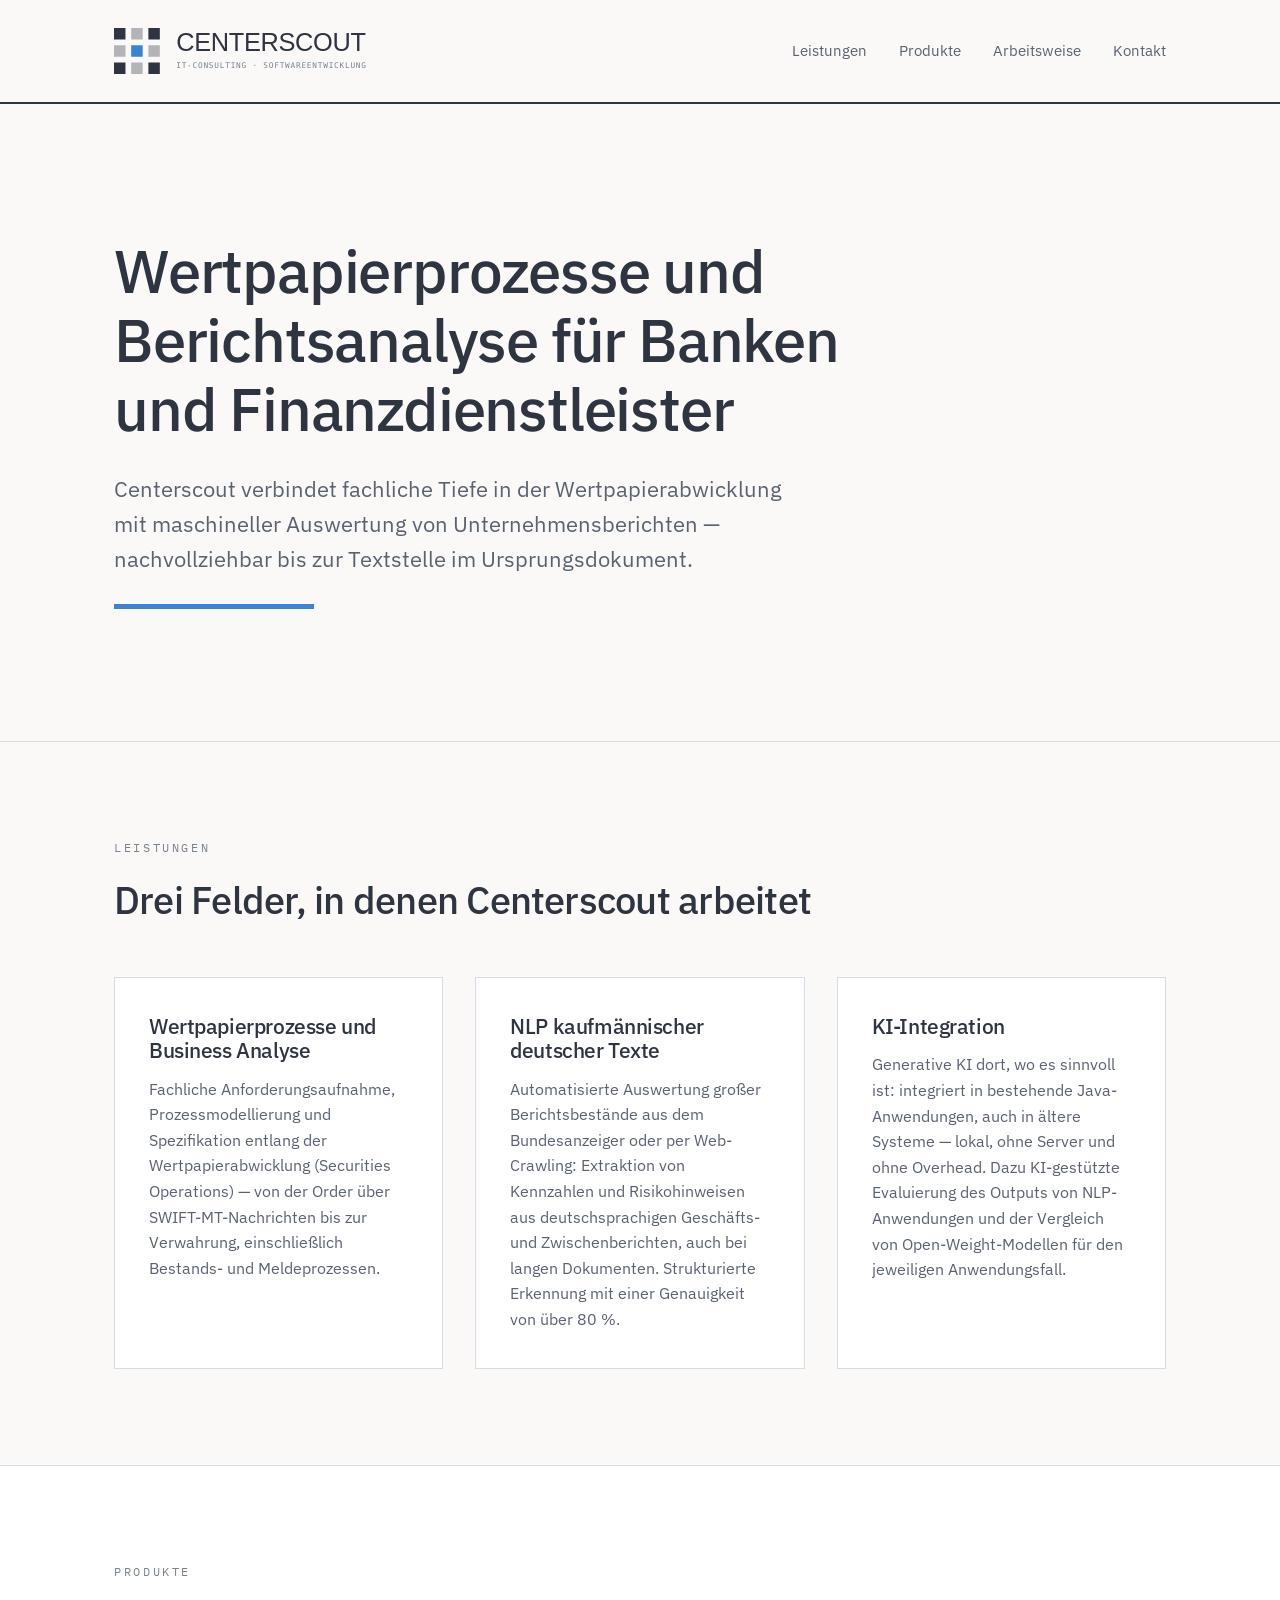
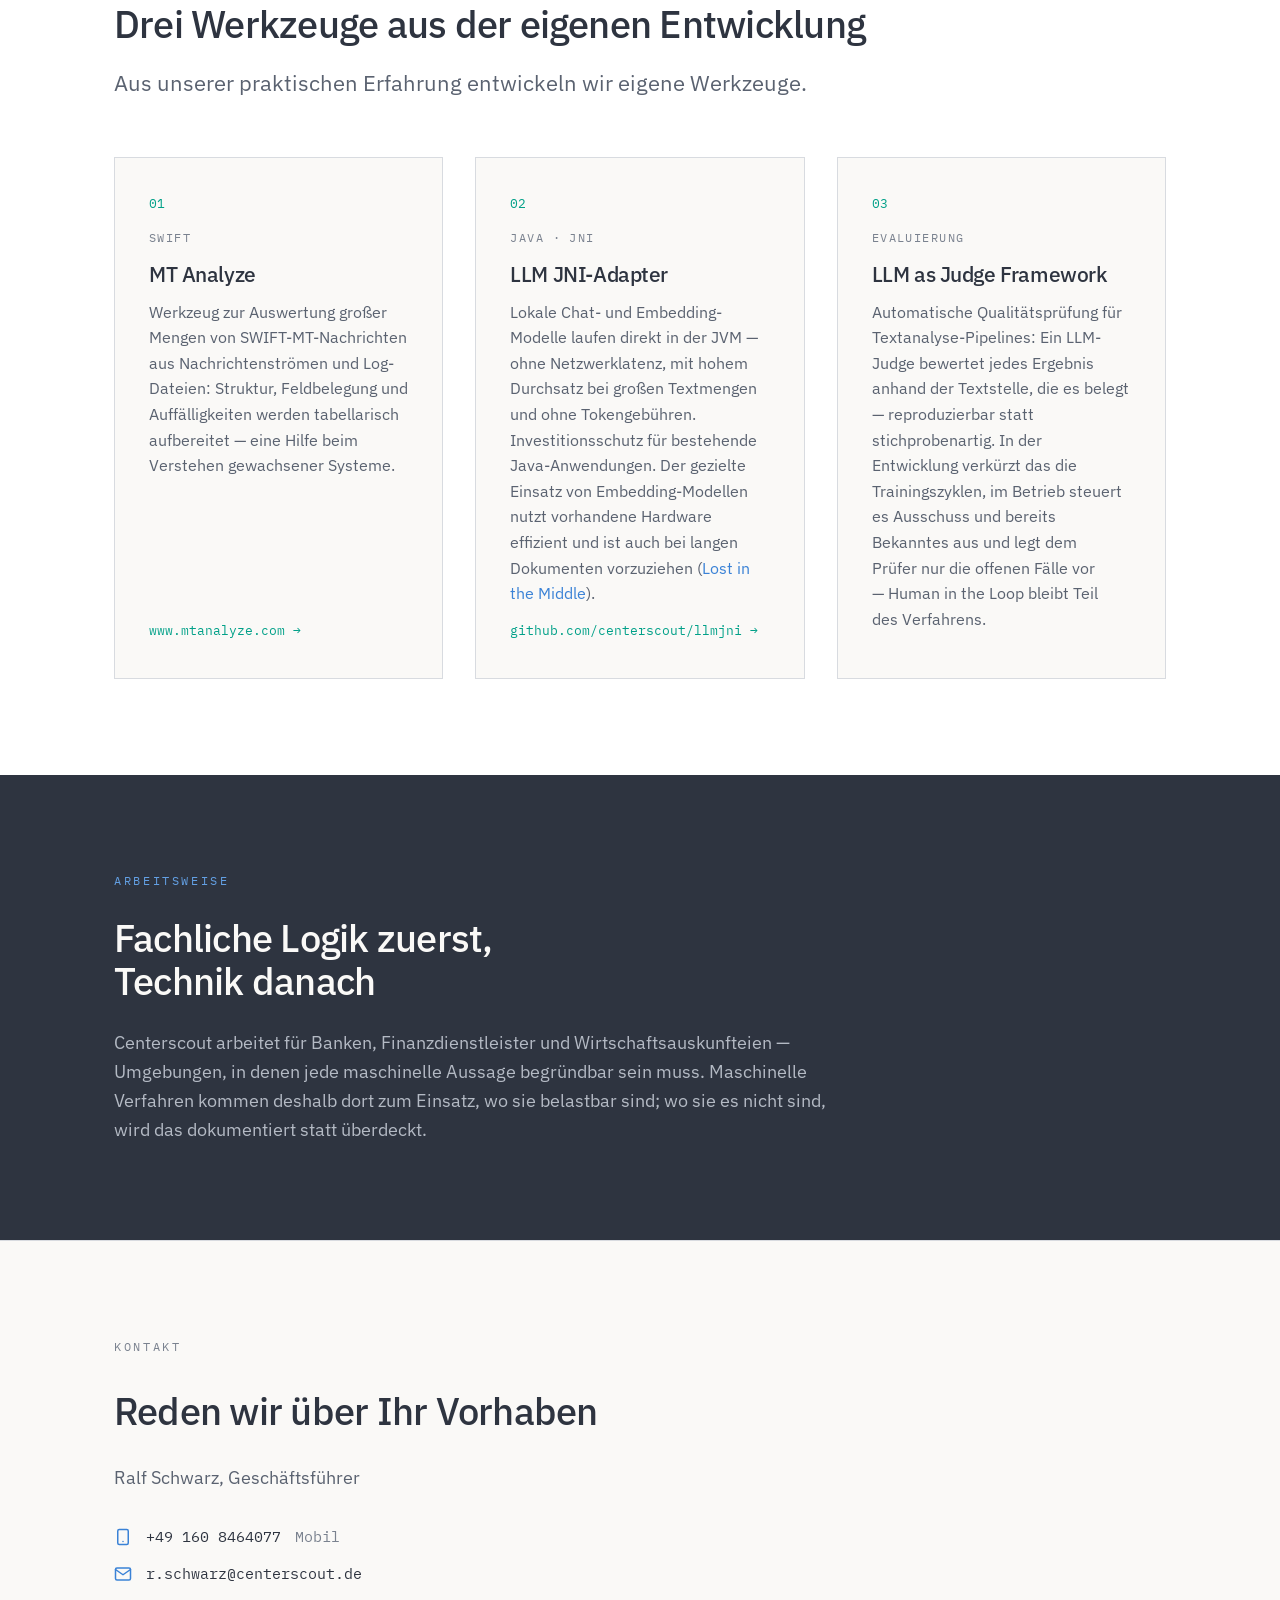
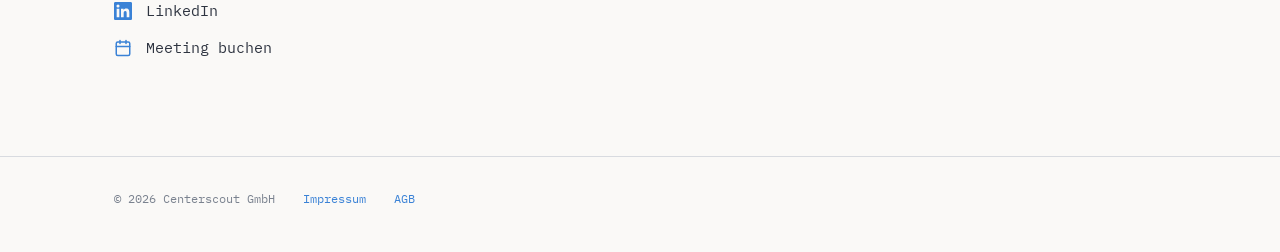
==== index.html @ 6a2b3384 "Update index.html" ====
<!DOCTYPE html>
<html lang="de">
<head>
<meta charset="utf-8">
<meta name="viewport" content="width=device-width, initial-scale=1">
<meta name="format-detection" content="telephone=no">
<meta name="msapplication-tap-highlight" content="no">
<title>Centerscout GmbH — IT-Consulting, Softwareentwicklung</title>
<meta name="description" content="Centerscout GmbH: IT-Consulting und Softwareentwicklung für Banken, Finanzdienstleister und Wirtschaftsauskunfteien. Wertpapierprozesse, SWIFT-MT-Analyse, NLP von Berichten und Bilanzen und Bilanzen.">
<link rel="preconnect" href="https://fonts.googleapis.com">
<link rel="preconnect" href="https://fonts.gstatic.com" crossorigin>
<link href="https://fonts.googleapis.com/css2?family=IBM+Plex+Sans:wght@400;500;600&family=IBM+Plex+Mono:wght@400&display=swap" rel="stylesheet">
<style>
/* ============================================================
   Centerscout GmbH — Design-Tokens
   Farben, Schriften und Maße aus dem Corporate Design.
   ============================================================ */
:root {
  --ink:    #2E3440;   /* Tinte, Text und dunkle Flächen  */
  --paper:  #FAF9F7;   /* Papier, Seitengrund             */
  --white:  #FFFFFF;
  --blue:   #3A82D6;   /* Signal Blau, führt die Marke    */
  --blue-lt:#63A0E4;   /* Blau auf dunklem Grund          */
  --teal:   #00A088;   /* Signal Teal, nur für Analytik   */
  --rule:   #D8DBE0;   /* Linien, Rahmen                  */
  --grey:   #7A828F;   /* Labels, Fußnoten                */
  --mid:    #5A6270;   /* Fließtext sekundär              */
  --light:  #B4BAC4;   /* Text auf dunklem Grund          */

  --sans: 'IBM Plex Sans', system-ui, sans-serif;
  --mono: 'IBM Plex Mono', ui-monospace, monospace;

  --measure: 68ch;     /* Lesebreite Fließtext */
  --page: 1180px;      /* Inhaltsbreite        */
  --gutter: clamp(24px, 5vw, 72px);
}

*, *::before, *::after { box-sizing: border-box; }

html { -webkit-text-size-adjust: 100%; }

body {
  margin: 0;
  background: var(--paper);
  color: var(--ink);
  font-family: var(--sans);
  font-size: 17px;
  line-height: 1.6;
  text-wrap: pretty;
}

a { color: var(--blue); text-decoration: none; }
a:hover { color: #2A5FA0; text-decoration: underline; }

h1, h2, h3 { margin: 0; font-weight: 500; letter-spacing: -0.02em; line-height: 1.15; }
p { margin: 0; }
ul { margin: 0; padding: 0; list-style: none; }

.wrap {
  width: 100%;
  max-width: var(--page);
  margin-inline: auto;
  padding-inline: var(--gutter);
}

/* Kleines Mono-Label über Abschnitten — als p.eyebrow, damit
   Abschnitts-Regeln wie .hero p den Grad nicht überschreiben. */
p.eyebrow,
.eyebrow {
  font-family: var(--mono);
  font-size: 12px;
  letter-spacing: 0.22em;
  text-transform: uppercase;
  color: var(--grey);
}

/* ---------- Kopf ---------- */
.site-header { border-bottom: 2px solid var(--ink); }
.site-header .wrap {
  display: flex;
  align-items: center;
  justify-content: space-between;
  gap: 32px;
  padding-block: 28px;
}
.logo { display: block; width: 252px; height: auto; }

.site-nav ul { display: flex; gap: 32px; font-size: 15px; }
.site-nav a { color: var(--mid); }
.site-nav a:hover { color: var(--ink); text-decoration: none; }

/* ---------- Hero ---------- */
.hero { padding-block: clamp(64px, 11vw, 132px); }
.hero__inner { display: flex; flex-direction: column; gap: 28px; }
.hero h1 { font-size: clamp(34px, 5.2vw, 60px); max-width: 22ch; }
.hero p:not(.eyebrow) { font-size: clamp(18px, 2vw, 22px); color: var(--mid); max-width: 54ch; }
.hero__rule { width: 200px; height: 5px; background: var(--blue); }

/* ---------- Abschnitt allgemein ---------- */
.section {
  padding-block: clamp(56px, 8vw, 96px);
  border-top: 1px solid var(--rule);
}
.section__head { display: flex; flex-direction: column; gap: 20px; margin-bottom: 56px; }
.section__head h2 { font-size: clamp(26px, 3.4vw, 38px); white-space: nowrap; }
@media (max-width: 620px) {
  .section__head h2 { white-space: normal; }
}
.section__head p:not(.eyebrow) { font-size: clamp(18px, 2vw, 22px); color: var(--mid); max-width: 54ch; }

.grid {
  display: grid;
  grid-template-columns: repeat(auto-fit, minmax(248px, 1fr));
  gap: 32px;
}
.card {
  background: var(--white);
  border: 1px solid var(--rule);
  padding: 36px 34px;
  display: flex;
  flex-direction: column;
  gap: 14px;
}
.card__no { font-family: var(--mono); font-size: 13px; color: var(--blue); }
.card h3 { font-size: 21px; }
.card p { color: var(--mid); font-size: 16px; }

/* Produkte: Teal als Analytik-Akzent */
.products { background: var(--white); }
.products .card { background: var(--paper); }
.products .card__no { color: var(--teal); }
.card__link { font-family: var(--mono); font-size: 13px; color: var(--teal); margin-top: auto; }
.card__tag {
  font-family: var(--mono);
  font-size: 12px;
  letter-spacing: 0.12em;
  text-transform: uppercase;
  color: var(--grey);
}

/* ---------- Arbeitsweise (dunkel) ---------- */
.approach {
  background: var(--ink);
  color: var(--paper);
  padding-block: clamp(56px, 8vw, 96px);
}
.approach .eyebrow { color: var(--blue-lt); }
.approach__inner { display: flex; flex-direction: column; gap: 26px; }
.approach h2 { font-size: clamp(26px, 3.4vw, 38px); max-width: 26ch; }
.approach p:not(.eyebrow) { color: var(--light); max-width: var(--measure); font-size: 18px; }

/* ---------- Kontakt ---------- */
.contact__inner { display: flex; flex-direction: column; gap: 32px; }
.contact h2 { font-size: clamp(26px, 3.4vw, 38px); }
.contact__lead { color: var(--mid); font-size: 18px; }
.contact-list { font-family: var(--mono); font-size: 15px; display: flex; flex-direction: column; gap: 13px; }
.contact-list li { display: flex; align-items: center; gap: 14px; }
.contact-list svg { width: 18px; height: 18px; flex-shrink: 0; color: var(--blue); }
.contact-list a { color: var(--ink); }
.contact-list a:hover { color: var(--blue); }
.contact-list .muted { color: var(--grey); }

/* ---------- Fuß / Impressum ---------- */
.site-footer { border-top: 1px solid var(--rule); padding-block: 32px 44px; }
.site-footer .wrap {
  display: flex; flex-wrap: wrap; align-items: baseline; gap: 12px 28px;
  font-family: var(--mono); font-size: 12px; color: var(--grey);
}

@media (max-width: 640px) {
  .site-header .wrap { flex-direction: column; align-items: flex-start; gap: 22px; }
  .site-nav ul { gap: 22px; flex-wrap: wrap; }
  .logo { width: 216px; }
}
</style>
</head>
<body>

<header class="site-header">
  <div class="wrap">
    <a href="#top" aria-label="Centerscout GmbH — Startseite">
      <img class="logo" src="centerscout-logo-1c.svg" alt="Centerscout — IT-Consulting, Softwareentwicklung">
    </a>
    <nav class="site-nav" aria-label="Hauptnavigation">
      <ul>
        <li><a href="#leistungen">Leistungen</a></li>
        <li><a href="#produkte">Produkte</a></li>
        <li><a href="#arbeitsweise">Arbeitsweise</a></li>
        <li><a href="#kontakt">Kontakt</a></li>
      </ul>
    </nav>
  </div>
</header>

<main id="top">

  <section class="hero">
    <div class="wrap hero__inner">
      <h1>Wertpapierprozesse und Berichtsanalyse für Banken und Finanzdienstleister</h1>
      <p>Centerscout verbindet fachliche Tiefe in der Wertpapierabwicklung mit maschineller Auswertung von Unternehmensberichten — nachvollziehbar bis zur Textstelle im Ursprungsdokument.</p>
      <div class="hero__rule" role="presentation"></div>
    </div>
  </section>

  <section class="section" id="leistungen">
    <div class="wrap">
      <div class="section__head">
        <p class="eyebrow">Leistungen</p>
        <h2>Drei Felder, in denen Centerscout arbeitet</h2>
      </div>
      <div class="grid">
        <article class="card">
          <h3>Wertpapierprozesse und Business Analyse</h3>
          <p>Fachliche Anforderungsaufnahme, Prozessmodellierung und Spezifikation entlang der Wertpapierabwicklung (Securities Operations) — von der Order über SWIFT-MT-Nachrichten bis zur Verwahrung, einschließlich Bestands- und Meldeprozessen.</p>
        </article>
        <article class="card">
          <h3>NLP kaufmännischer deutscher Texte</h3>
          <p>Automatisierte Auswertung großer Berichtsbestände aus dem Bundesanzeiger oder per Web-Crawling: Extraktion von Kennzahlen und Risikohinweisen aus deutschsprachigen Geschäfts- und Zwischenberichten, auch bei langen Dokumenten. Strukturierte Erkennung mit einer Genauigkeit von über 80 %.</p>
        </article>
        <article class="card">
          <h3>KI-Integration</h3>
          <p>Generative KI dort, wo es sinnvoll ist: integriert in bestehende Java-Anwendungen, auch in ältere Systeme — lokal, ohne Server und ohne Overhead. Dazu KI-gestützte Evaluierung des Outputs von NLP-Anwendungen und der Vergleich von Open-Weight-Modellen für den jeweiligen Anwendungsfall.</p>
        </article>
      </div>
    </div>
  </section>

  <section class="section products" id="produkte">
    <div class="wrap">
      <div class="section__head">
        <p class="eyebrow">Produkte</p>
        <h2>Drei Werkzeuge aus der eigenen Entwicklung</h2>
        <p>Aus unserer praktischen Erfahrung entwickeln wir eigene Werkzeuge.</p>
      </div>
      <div class="grid">
        <article class="card">
          <span class="card__no">01</span>
          <span class="card__tag">SWIFT</span>
          <h3>MT Analyze</h3>
          <p>Werkzeug zur Auswertung großer Mengen von SWIFT-MT-Nachrichten aus Nachrichtenströmen und Log-Dateien: Struktur, Feldbelegung und Auffälligkeiten werden tabellarisch aufbereitet — eine Hilfe beim Verstehen gewachsener Systeme.</p>
          <a class="card__link" href="https://www.mtanalyze.com">www.mtanalyze.com →</a>
        </article>
        <article class="card">
          <span class="card__no">02</span>
          <span class="card__tag">Java · JNI</span>
          <h3>LLM JNI-Adapter</h3>
          <p>Lokale Chat- und Embedding-Modelle laufen direkt in der JVM — ohne Netzwerklatenz, mit hohem Durchsatz bei großen Textmengen und ohne Tokengebühren. Investitionsschutz für bestehende Java-Anwendungen. Der gezielte Einsatz von Embedding-Modellen nutzt vorhandene Hardware effizient und ist auch bei langen Dokumenten vorzuziehen (<a href="https://arxiv.org/abs/2307.03172">Lost in the Middle</a>).</p>
          <a class="card__link" href="https://github.com/centerscout/llmjni">github.com/centerscout/llmjni →</a>
        </article>
        <article class="card">
          <span class="card__no">03</span>
          <span class="card__tag">Evaluierung</span>
          <h3>LLM as Judge Framework</h3>
          <p>Automatische Qualitätsprüfung für Textanalyse-Pipelines: Ein LLM-Judge bewertet jedes Ergebnis anhand der Textstelle, die es belegt — reproduzierbar statt stichprobenartig. In der Entwicklung verkürzt das die Trainingszyklen, im Betrieb steuert es Ausschuss und bereits Bekanntes aus und legt dem Prüfer nur die offenen Fälle vor — Human in the Loop bleibt Teil des Verfahrens.</p>
        </article>
      </div>
    </div>
  </section>

  <section class="approach" id="arbeitsweise">
    <div class="wrap approach__inner">
      <p class="eyebrow">Arbeitsweise</p>
      <h2>Fachliche Logik zuerst, Technik danach</h2>
      <p>Centerscout arbeitet für Banken, Finanzdienstleister und Wirtschaftsauskunfteien — Umgebungen, in denen jede maschinelle Aussage begründbar sein muss. Maschinelle Verfahren kommen deshalb dort zum Einsatz, wo sie belastbar sind; wo sie es nicht sind, wird das dokumentiert statt überdeckt.</p>
    </div>
  </section>

  <section class="section contact" id="kontakt">
    <div class="wrap contact__inner">
      <p class="eyebrow">Kontakt</p>
      <h2>Reden wir über Ihr Vorhaben</h2>
      <p class="contact__lead">Ralf Schwarz, Geschäftsführer</p>
      <ul class="contact-list">
        <li>
          <svg viewBox="0 0 24 24" fill="none" stroke="currentColor" stroke-width="2" stroke-linecap="round" stroke-linejoin="round" aria-hidden="true"><rect x="5" y="2" width="14" height="20" rx="2"></rect><line x1="12" y1="18" x2="12.01" y2="18"></line></svg>
          <a href="tel:+491608464077">+49 160 8464077</a> <span class="muted">Mobil</span>
        </li>
        <li>
          <svg viewBox="0 0 24 24" fill="none" stroke="currentColor" stroke-width="2" stroke-linecap="round" stroke-linejoin="round" aria-hidden="true"><rect x="2" y="4" width="20" height="16" rx="2"></rect><path d="m22 6-10 7L2 6"></path></svg>
          <a href="mailto:r.schwarz@centerscout.de">r.schwarz@centerscout.de</a>
        </li>
        <li>
          <svg viewBox="0 0 24 24" fill="currentColor" aria-hidden="true"><path d="M20.45 20.45h-3.56v-5.57c0-1.33-.02-3.04-1.85-3.04-1.85 0-2.14 1.45-2.14 2.94v5.67H9.35V9h3.41v1.56h.05c.48-.9 1.64-1.85 3.37-1.85 3.6 0 4.27 2.37 4.27 5.46v6.28zM5.34 7.43a2.06 2.06 0 1 1 0-4.13 2.06 2.06 0 0 1 0 4.13zm1.78 13.02H3.56V9h3.56v11.45zM22.22 0H1.77C.8 0 0 .78 0 1.74v20.52C0 23.22.8 24 1.77 24h20.45c.98 0 1.78-.78 1.78-1.74V1.74C24 .78 23.2 0 22.22 0z"></path></svg>
          <a href="https://www.linkedin.com/in/ralfschwarz/">LinkedIn</a>
        </li>
        <li>
          <svg viewBox="0 0 24 24" fill="none" stroke="currentColor" stroke-width="2" stroke-linecap="round" stroke-linejoin="round" aria-hidden="true"><rect x="3" y="4" width="18" height="18" rx="2"></rect><path d="M16 2v4M8 2v4M3 10h18"></path></svg>
          <a href="https://outlook.office.com/bookwithme/user/fe2103555724467bb8f1732cab780a8d@centerscout.net/meetingtype/-0tv2Tduv0uOp73d7A0fvA2?anonymous&amp;ismsaljsauthenabled&amp;ep=mlink" target="_blank" rel="noopener">Meeting buchen</a>
        </li>
      </ul>
    </div>
  </section>

</main>

<footer class="site-footer">
  <div class="wrap">
    <span>© 2026 Centerscout GmbH</span>
    <a href="impressum.html">Impressum</a>
    <a href="cs_agb.pdf">AGB</a>
  </div>
</footer>

</body>
</html>
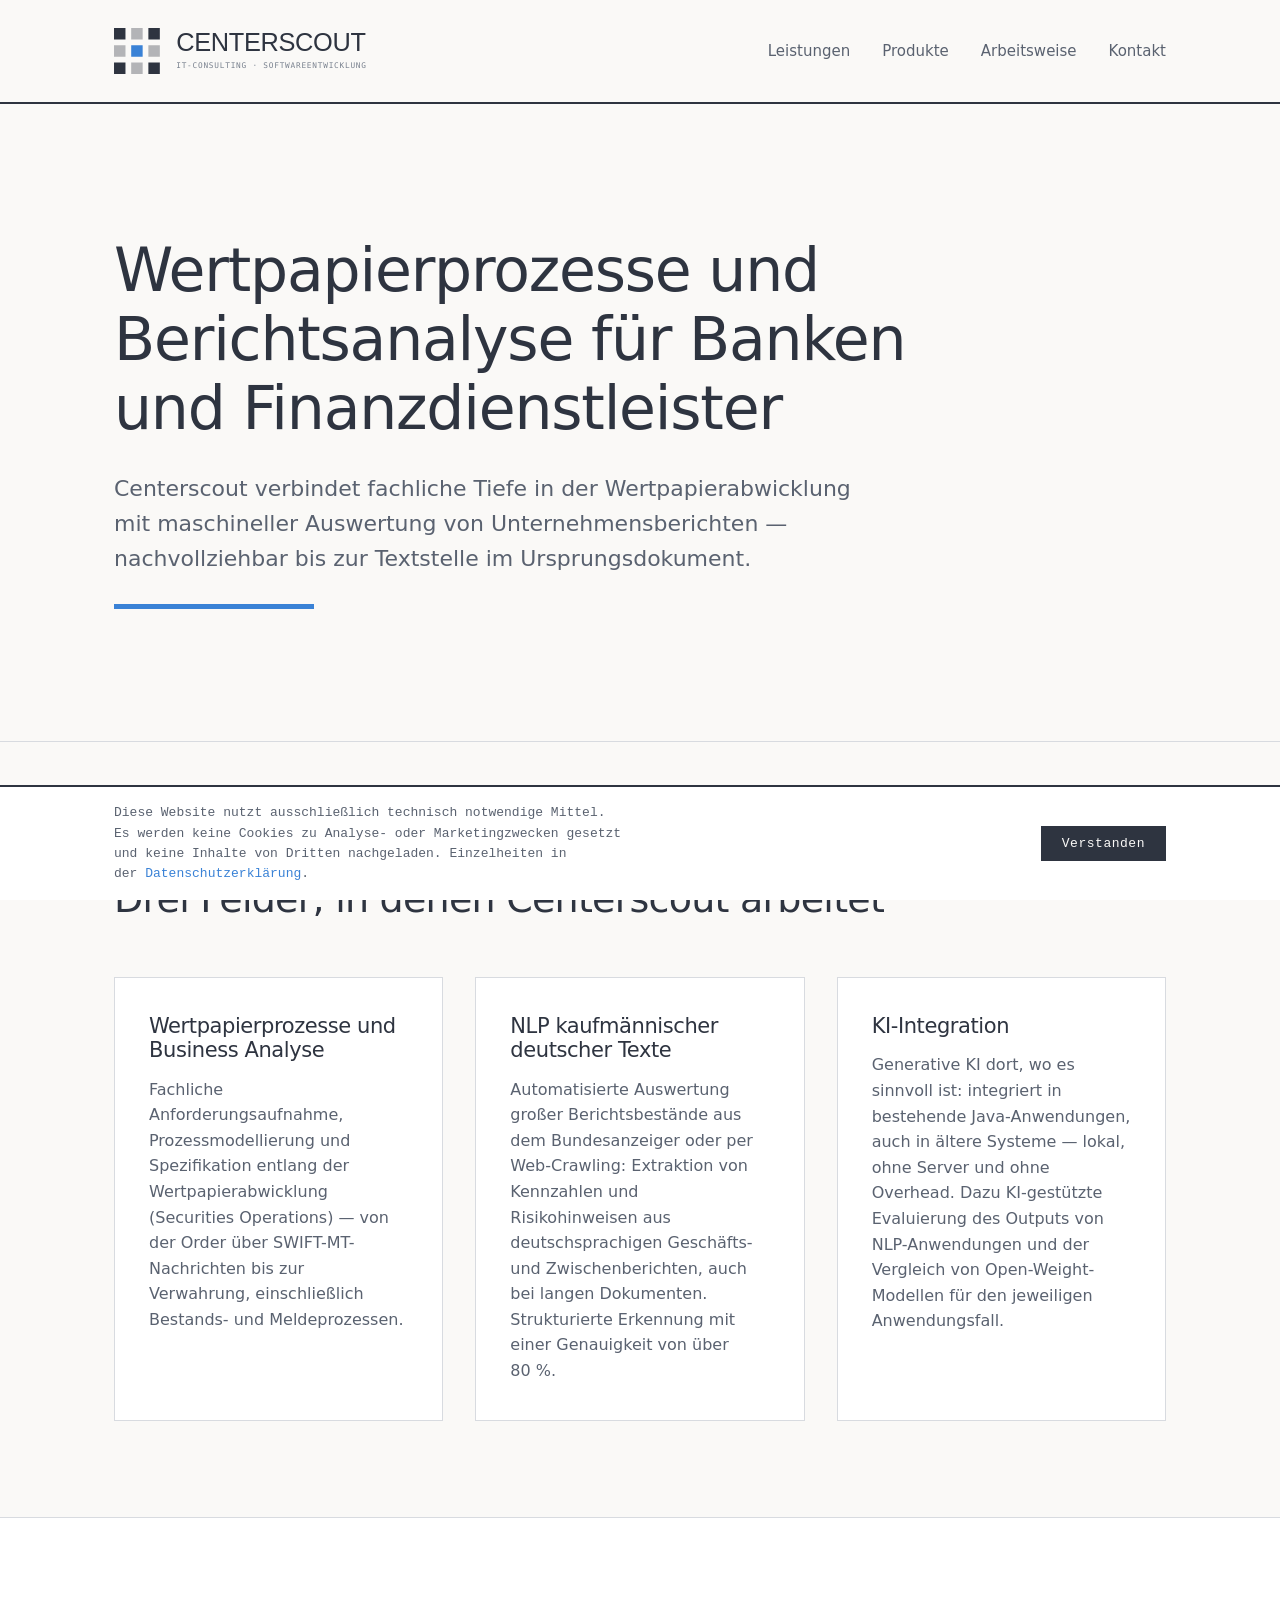
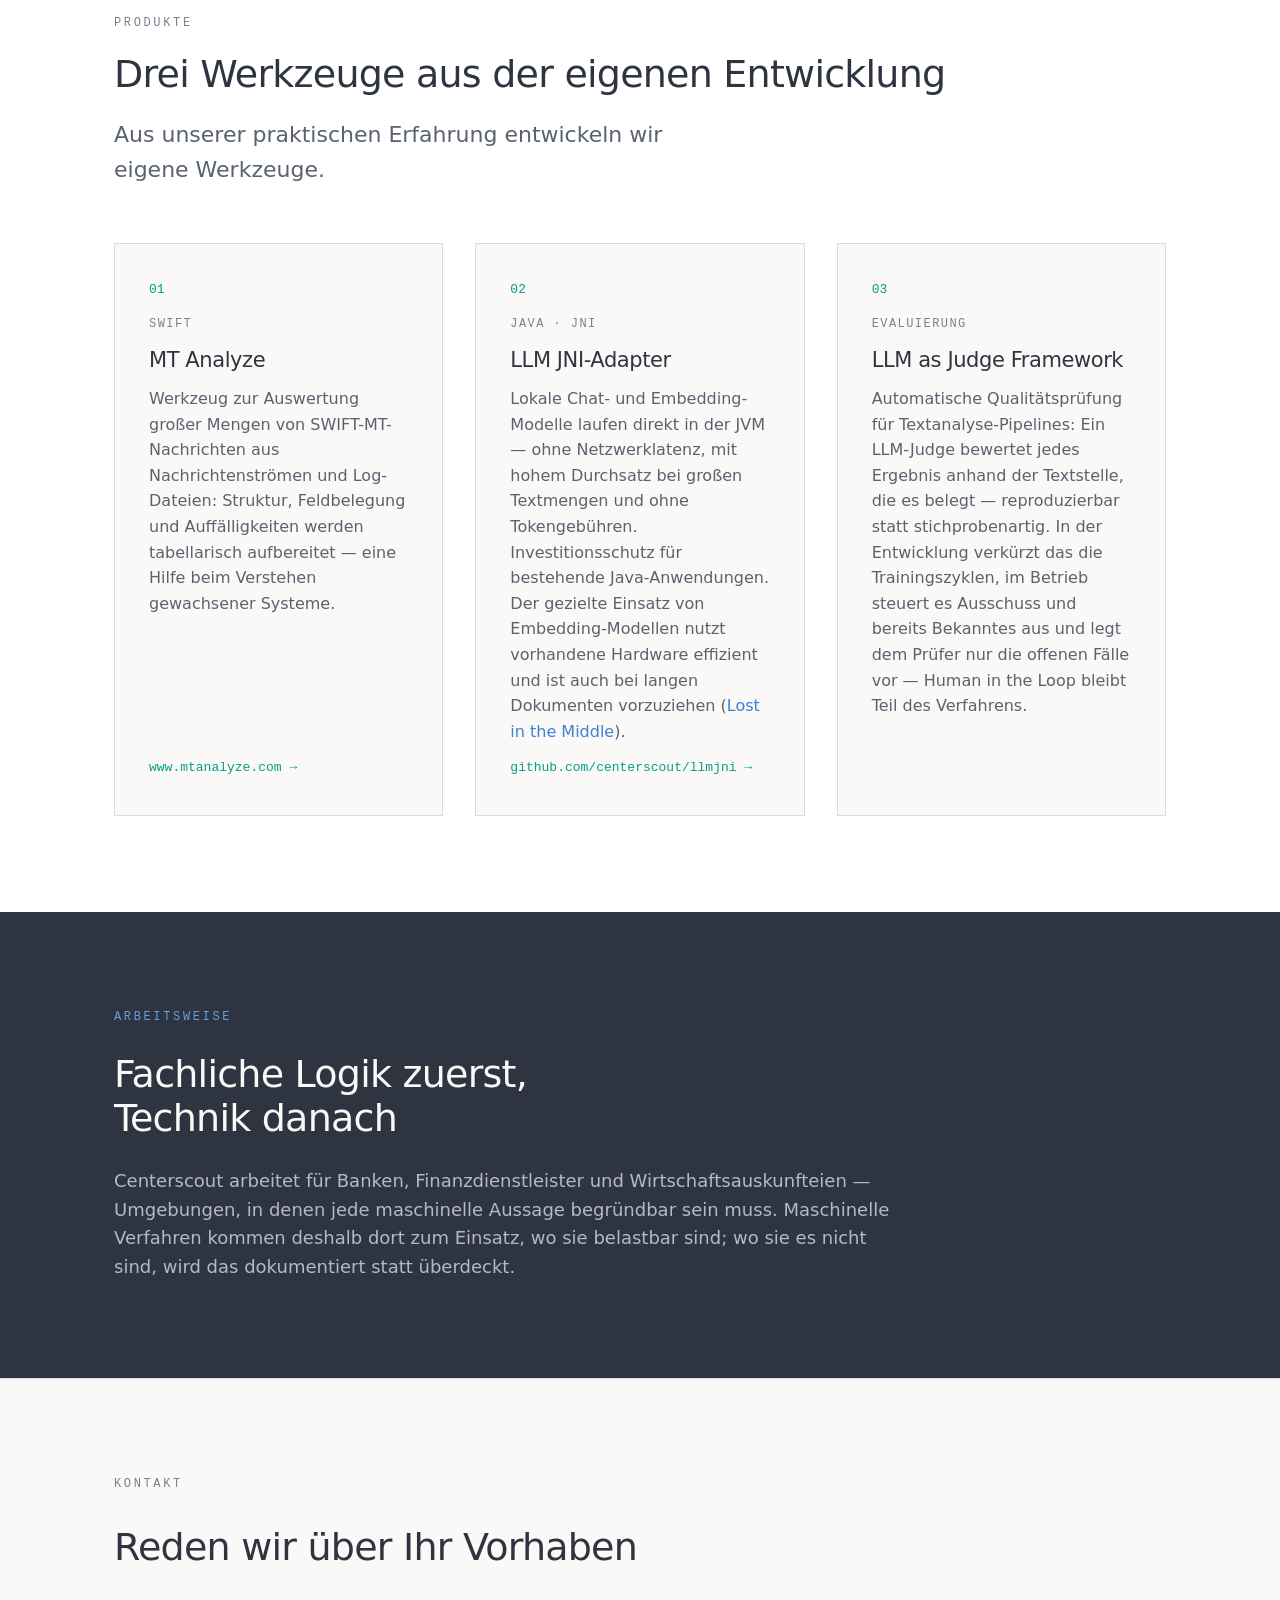
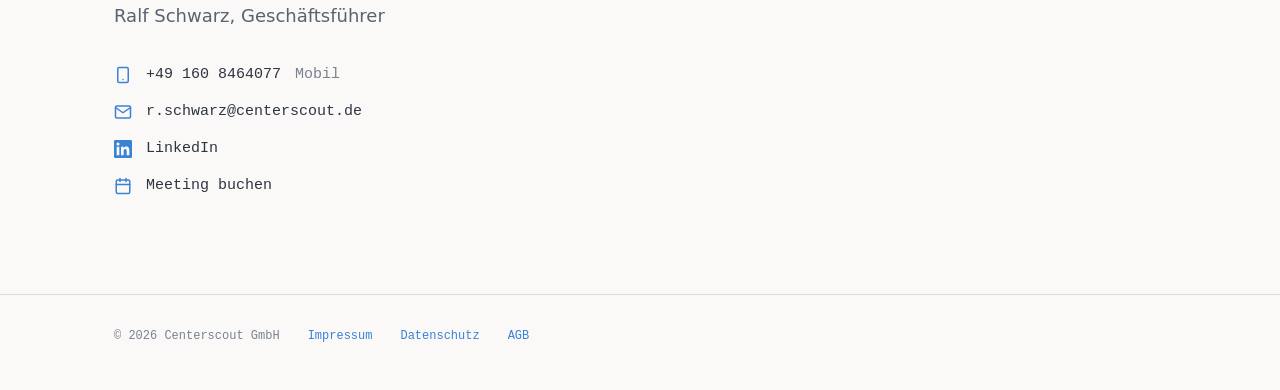
==== commit d07831f7: "Update" ====
--- a/index.html
+++ b/index.html
@@ -6,10 +6,10 @@
 <meta name="format-detection" content="telephone=no">
 <meta name="msapplication-tap-highlight" content="no">
 <title>Centerscout GmbH — IT-Consulting, Softwareentwicklung</title>
-<meta name="description" content="Centerscout GmbH: IT-Consulting und Softwareentwicklung für Banken, Finanzdienstleister und Wirtschaftsauskunfteien. Wertpapierprozesse, SWIFT-MT-Analyse, NLP von Berichten und Bilanzen und Bilanzen.">
-<link rel="preconnect" href="https://fonts.googleapis.com">
-<link rel="preconnect" href="https://fonts.gstatic.com" crossorigin>
-<link href="https://fonts.googleapis.com/css2?family=IBM+Plex+Sans:wght@400;500;600&family=IBM+Plex+Mono:wght@400&display=swap" rel="stylesheet">
+<meta name="description" content="Centerscout GmbH: IT-Consulting und Softwareentwicklung für Banken, Finanzdienstleister und Wirtschaftsauskunfteien. Wertpapierprozesse, SWIFT-MT-Analyse, NLP von Berichten und Bilanzen.">
+<link rel="preload" href="fonts/ibm-plex-sans-latin.woff2" as="font" type="font/woff2" crossorigin>
+<link rel="preload" href="fonts/ibm-plex-mono-latin.woff2" as="font" type="font/woff2" crossorigin>
+<link rel="stylesheet" href="fonts/fonts.css">
 <style>
 /* ============================================================
    Centerscout GmbH — Design-Tokens
@@ -297,9 +297,11 @@
   <div class="wrap">
     <span>© 2026 Centerscout GmbH</span>
     <a href="impressum.html">Impressum</a>
+    <a href="datenschutz.html">Datenschutz</a>
     <a href="cs_agb.pdf">AGB</a>
   </div>
 </footer>
 
+<script src="assets/cookie-notice.js" defer></script>
 </body>
 </html>
--- a/fonts/fonts.css
+++ b/fonts/fonts.css
@@ -0,0 +1,42 @@
+/* ============================================================
+   IBM Plex Sans & IBM Plex Mono — lokal gehostet
+   Lizenz: SIL Open Font License 1.1 (github.com/IBM/plex)
+   Subsets aus Google Fonts (v23 / v20), latin + latin-ext.
+   Keine externen Requests — kein Datenabfluss an Dritte.
+   ============================================================ */
+
+/* IBM Plex Sans — variabler Schnitt, deckt 400–600 ab */
+@font-face {
+  font-family: 'IBM Plex Sans';
+  font-style: normal;
+  font-weight: 400 600;
+  font-display: swap;
+  src: url('ibm-plex-sans-latin.woff2') format('woff2');
+  unicode-range: U+0000-00FF, U+0131, U+0152-0153, U+02BB-02BC, U+02C6, U+02DA, U+02DC, U+0304, U+0308, U+0329, U+2000-206F, U+20AC, U+2122, U+2191, U+2193, U+2212, U+2215, U+FEFF, U+FFFD;
+}
+@font-face {
+  font-family: 'IBM Plex Sans';
+  font-style: normal;
+  font-weight: 400 600;
+  font-display: swap;
+  src: url('ibm-plex-sans-latin-ext.woff2') format('woff2');
+  unicode-range: U+0100-02BA, U+02BD-02C5, U+02C7-02CC, U+02CE-02D7, U+02DD-02FF, U+0304, U+0308, U+0329, U+1D00-1DBF, U+1E00-1E9F, U+1EF2-1EFF, U+2020, U+20A0-20AB, U+20AD-20C0, U+2113, U+2C60-2C7F, U+A720-A7FF;
+}
+
+/* IBM Plex Mono — Schnitt 400 */
+@font-face {
+  font-family: 'IBM Plex Mono';
+  font-style: normal;
+  font-weight: 400;
+  font-display: swap;
+  src: url('ibm-plex-mono-latin.woff2') format('woff2');
+  unicode-range: U+0000-00FF, U+0131, U+0152-0153, U+02BB-02BC, U+02C6, U+02DA, U+02DC, U+0304, U+0308, U+0329, U+2000-206F, U+20AC, U+2122, U+2191, U+2193, U+2212, U+2215, U+FEFF, U+FFFD;
+}
+@font-face {
+  font-family: 'IBM Plex Mono';
+  font-style: normal;
+  font-weight: 400;
+  font-display: swap;
+  src: url('ibm-plex-mono-latin-ext.woff2') format('woff2');
+  unicode-range: U+0100-02BA, U+02BD-02C5, U+02C7-02CC, U+02CE-02D7, U+02DD-02FF, U+0304, U+0308, U+0329, U+1D00-1DBF, U+1E00-1E9F, U+1EF2-1EFF, U+2020, U+20A0-20AB, U+20AD-20C0, U+2113, U+2C60-2C7F, U+A720-A7FF;
+}
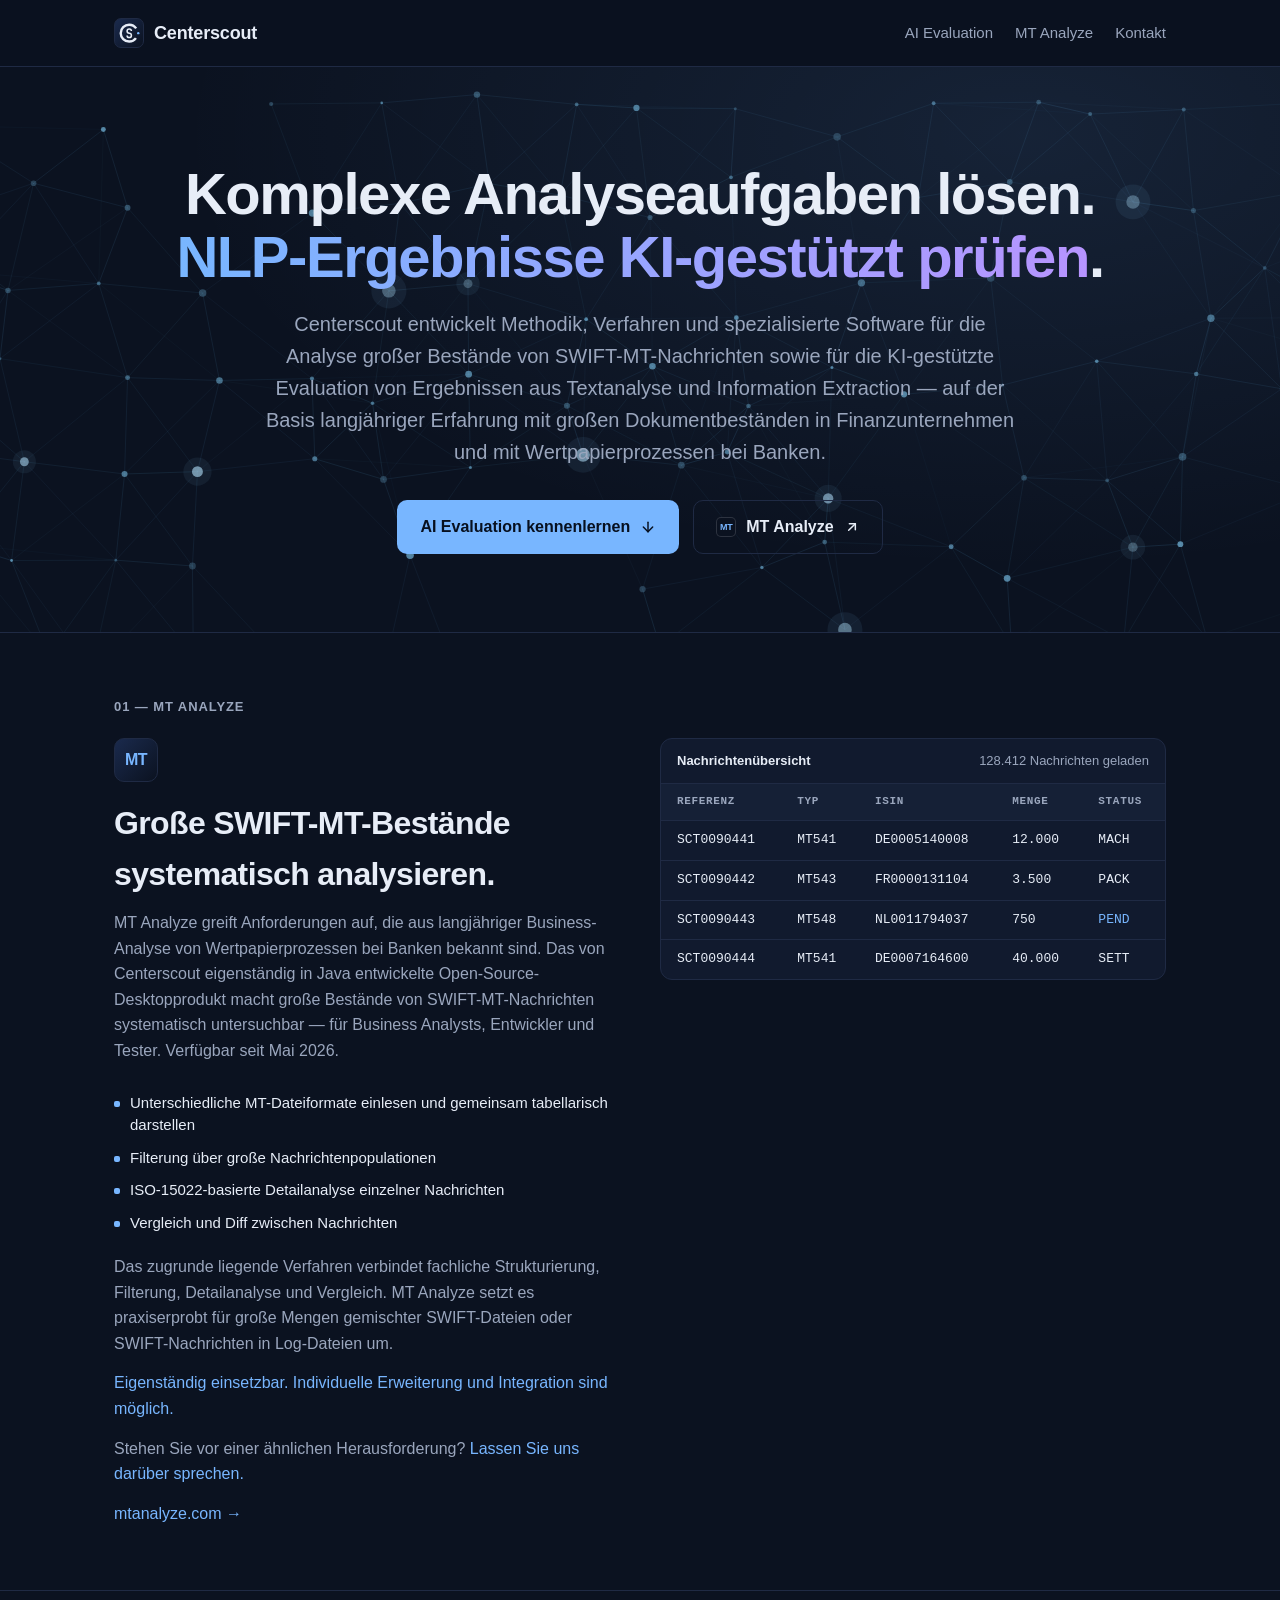
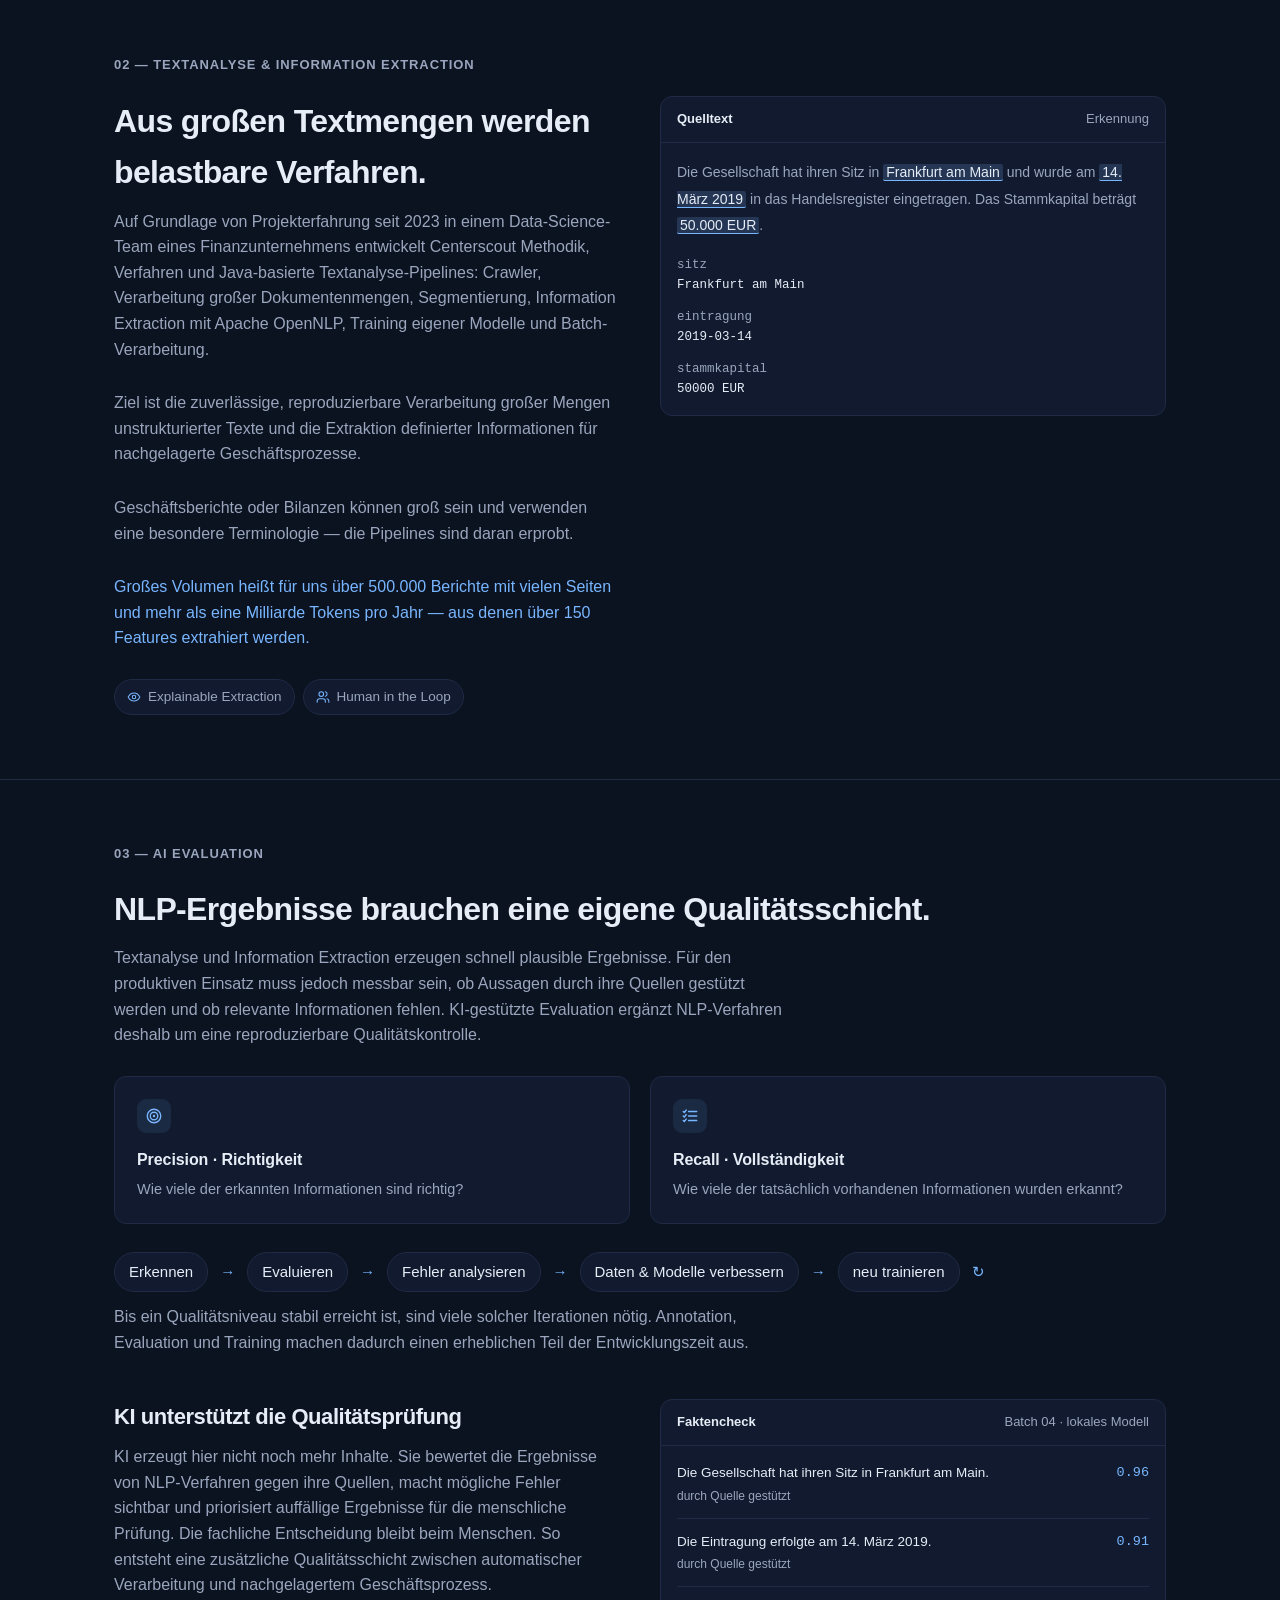
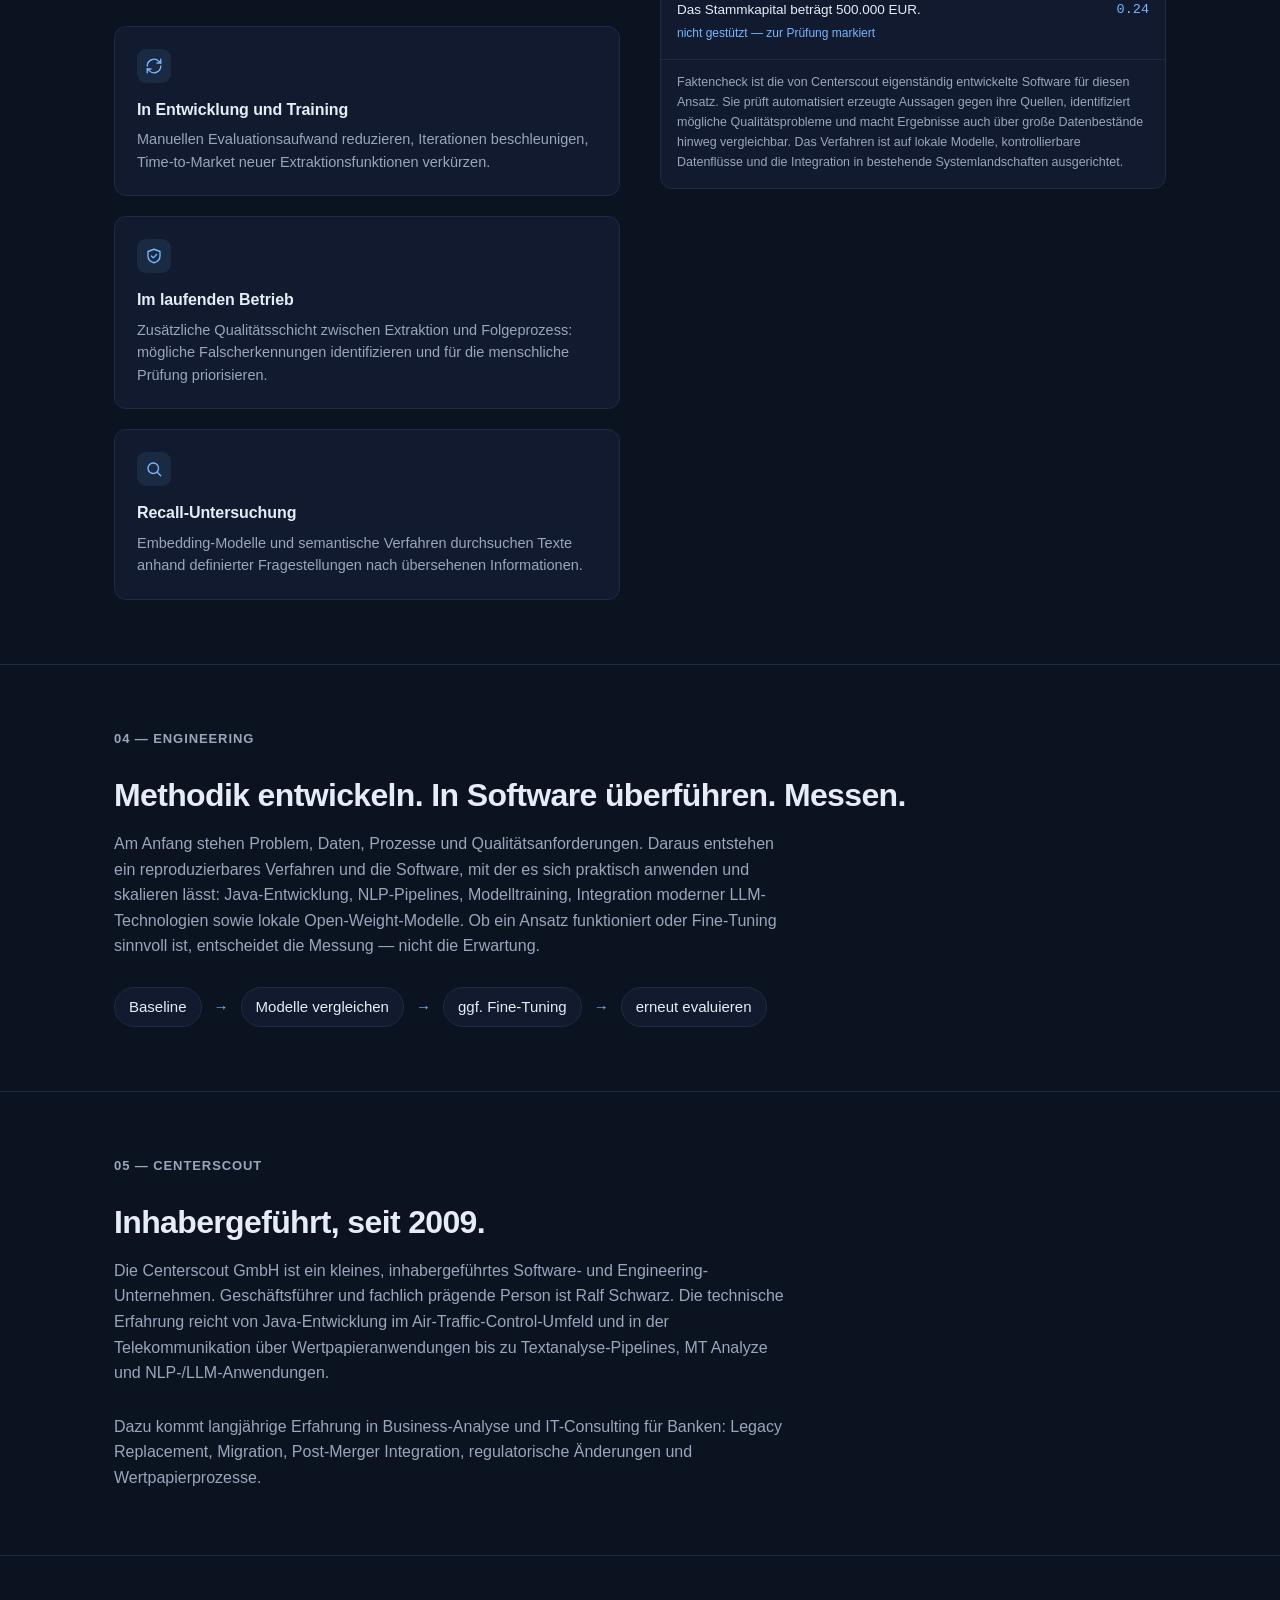
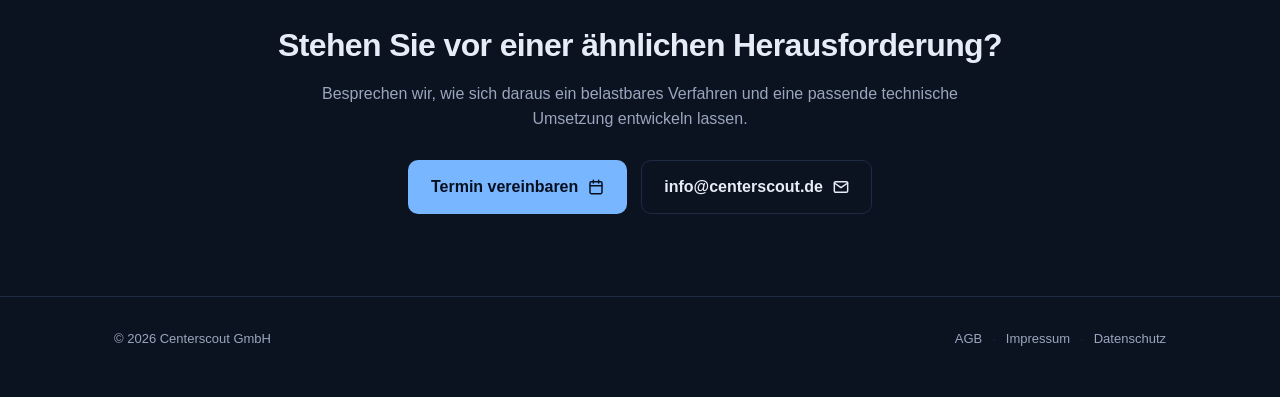
==== commit e24449d2: "Update" ====
--- a/index.html
+++ b/index.html
@@ -1,307 +1,727 @@
-<!DOCTYPE html>
+<!doctype html>
 <html lang="de">
 <head>
-<meta charset="utf-8">
-<meta name="viewport" content="width=device-width, initial-scale=1">
-<meta name="format-detection" content="telephone=no">
-<meta name="msapplication-tap-highlight" content="no">
-<title>Centerscout GmbH — IT-Consulting, Softwareentwicklung</title>
-<meta name="description" content="Centerscout GmbH: IT-Consulting und Softwareentwicklung für Banken, Finanzdienstleister und Wirtschaftsauskunfteien. Wertpapierprozesse, SWIFT-MT-Analyse, NLP von Berichten und Bilanzen.">
-<link rel="preload" href="fonts/ibm-plex-sans-latin.woff2" as="font" type="font/woff2" crossorigin>
-<link rel="preload" href="fonts/ibm-plex-mono-latin.woff2" as="font" type="font/woff2" crossorigin>
-<link rel="stylesheet" href="fonts/fonts.css">
-<style>
-/* ============================================================
-   Centerscout GmbH — Design-Tokens
-   Farben, Schriften und Maße aus dem Corporate Design.
-   ============================================================ */
-:root {
-  --ink:    #2E3440;   /* Tinte, Text und dunkle Flächen  */
-  --paper:  #FAF9F7;   /* Papier, Seitengrund             */
-  --white:  #FFFFFF;
-  --blue:   #3A82D6;   /* Signal Blau, führt die Marke    */
-  --blue-lt:#63A0E4;   /* Blau auf dunklem Grund          */
-  --teal:   #00A088;   /* Signal Teal, nur für Analytik   */
-  --rule:   #D8DBE0;   /* Linien, Rahmen                  */
-  --grey:   #7A828F;   /* Labels, Fußnoten                */
-  --mid:    #5A6270;   /* Fließtext sekundär              */
-  --light:  #B4BAC4;   /* Text auf dunklem Grund          */
-
-  --sans: 'IBM Plex Sans', system-ui, sans-serif;
-  --mono: 'IBM Plex Mono', ui-monospace, monospace;
-
-  --measure: 68ch;     /* Lesebreite Fließtext */
-  --page: 1180px;      /* Inhaltsbreite        */
-  --gutter: clamp(24px, 5vw, 72px);
-}
-
-*, *::before, *::after { box-sizing: border-box; }
-
-html { -webkit-text-size-adjust: 100%; }
-
-body {
-  margin: 0;
-  background: var(--paper);
-  color: var(--ink);
-  font-family: var(--sans);
-  font-size: 17px;
-  line-height: 1.6;
-  text-wrap: pretty;
-}
-
-a { color: var(--blue); text-decoration: none; }
-a:hover { color: #2A5FA0; text-decoration: underline; }
-
-h1, h2, h3 { margin: 0; font-weight: 500; letter-spacing: -0.02em; line-height: 1.15; }
-p { margin: 0; }
-ul { margin: 0; padding: 0; list-style: none; }
-
-.wrap {
-  width: 100%;
-  max-width: var(--page);
-  margin-inline: auto;
-  padding-inline: var(--gutter);
-}
-
-/* Kleines Mono-Label über Abschnitten — als p.eyebrow, damit
-   Abschnitts-Regeln wie .hero p den Grad nicht überschreiben. */
-p.eyebrow,
-.eyebrow {
-  font-family: var(--mono);
-  font-size: 12px;
-  letter-spacing: 0.22em;
-  text-transform: uppercase;
-  color: var(--grey);
-}
-
-/* ---------- Kopf ---------- */
-.site-header { border-bottom: 2px solid var(--ink); }
-.site-header .wrap {
-  display: flex;
-  align-items: center;
-  justify-content: space-between;
-  gap: 32px;
-  padding-block: 28px;
-}
-.logo { display: block; width: 252px; height: auto; }
-
-.site-nav ul { display: flex; gap: 32px; font-size: 15px; }
-.site-nav a { color: var(--mid); }
-.site-nav a:hover { color: var(--ink); text-decoration: none; }
-
-/* ---------- Hero ---------- */
-.hero { padding-block: clamp(64px, 11vw, 132px); }
-.hero__inner { display: flex; flex-direction: column; gap: 28px; }
-.hero h1 { font-size: clamp(34px, 5.2vw, 60px); max-width: 22ch; }
-.hero p:not(.eyebrow) { font-size: clamp(18px, 2vw, 22px); color: var(--mid); max-width: 54ch; }
-.hero__rule { width: 200px; height: 5px; background: var(--blue); }
-
-/* ---------- Abschnitt allgemein ---------- */
-.section {
-  padding-block: clamp(56px, 8vw, 96px);
-  border-top: 1px solid var(--rule);
-}
-.section__head { display: flex; flex-direction: column; gap: 20px; margin-bottom: 56px; }
-.section__head h2 { font-size: clamp(26px, 3.4vw, 38px); white-space: nowrap; }
-@media (max-width: 620px) {
-  .section__head h2 { white-space: normal; }
-}
-.section__head p:not(.eyebrow) { font-size: clamp(18px, 2vw, 22px); color: var(--mid); max-width: 54ch; }
-
-.grid {
-  display: grid;
-  grid-template-columns: repeat(auto-fit, minmax(248px, 1fr));
-  gap: 32px;
-}
-.card {
-  background: var(--white);
-  border: 1px solid var(--rule);
-  padding: 36px 34px;
-  display: flex;
-  flex-direction: column;
-  gap: 14px;
-}
-.card__no { font-family: var(--mono); font-size: 13px; color: var(--blue); }
-.card h3 { font-size: 21px; }
-.card p { color: var(--mid); font-size: 16px; }
-
-/* Produkte: Teal als Analytik-Akzent */
-.products { background: var(--white); }
-.products .card { background: var(--paper); }
-.products .card__no { color: var(--teal); }
-.card__link { font-family: var(--mono); font-size: 13px; color: var(--teal); margin-top: auto; }
-.card__tag {
-  font-family: var(--mono);
-  font-size: 12px;
-  letter-spacing: 0.12em;
-  text-transform: uppercase;
-  color: var(--grey);
-}
-
-/* ---------- Arbeitsweise (dunkel) ---------- */
-.approach {
-  background: var(--ink);
-  color: var(--paper);
-  padding-block: clamp(56px, 8vw, 96px);
-}
-.approach .eyebrow { color: var(--blue-lt); }
-.approach__inner { display: flex; flex-direction: column; gap: 26px; }
-.approach h2 { font-size: clamp(26px, 3.4vw, 38px); max-width: 26ch; }
-.approach p:not(.eyebrow) { color: var(--light); max-width: var(--measure); font-size: 18px; }
-
-/* ---------- Kontakt ---------- */
-.contact__inner { display: flex; flex-direction: column; gap: 32px; }
-.contact h2 { font-size: clamp(26px, 3.4vw, 38px); }
-.contact__lead { color: var(--mid); font-size: 18px; }
-.contact-list { font-family: var(--mono); font-size: 15px; display: flex; flex-direction: column; gap: 13px; }
-.contact-list li { display: flex; align-items: center; gap: 14px; }
-.contact-list svg { width: 18px; height: 18px; flex-shrink: 0; color: var(--blue); }
-.contact-list a { color: var(--ink); }
-.contact-list a:hover { color: var(--blue); }
-.contact-list .muted { color: var(--grey); }
-
-/* ---------- Fuß / Impressum ---------- */
-.site-footer { border-top: 1px solid var(--rule); padding-block: 32px 44px; }
-.site-footer .wrap {
-  display: flex; flex-wrap: wrap; align-items: baseline; gap: 12px 28px;
-  font-family: var(--mono); font-size: 12px; color: var(--grey);
-}
-
-@media (max-width: 640px) {
-  .site-header .wrap { flex-direction: column; align-items: flex-start; gap: 22px; }
-  .site-nav ul { gap: 22px; flex-wrap: wrap; }
-  .logo { width: 216px; }
-}
-</style>
+  <meta charset="utf-8">
+  <meta name="viewport" content="width=device-width, initial-scale=1">
+  <title>Centerscout GmbH — KI-gestützte Evaluation und spezialisierte Analysesoftware</title>
+  <meta name="description" content="Centerscout entwickelt Methodik, Verfahren und Software für die KI-gestützte Evaluation von NLP-Ergebnissen, Information Extraction und die Analyse von SWIFT-MT-Nachrichten.">
+  <meta name="theme-color" content="#0b1220">
+
+  <meta property="og:title" content="Centerscout GmbH">
+  <meta property="og:description" content="KI-gestützte Evaluation von NLP-Ergebnissen, Information Extraction und eigenständig entwickelte Analysesoftware.">
+  <meta property="og:type" content="website">
+  <meta property="og:url" content="https://www.centerscout.de">
+
+  <link rel="icon" type="image/svg+xml" href="favicon.svg">
+
+  <style>
+    :root {
+      --bg: #0b1220;
+      --bg-elev: #111a2e;
+      --fg: #e7edf7;
+      --fg-muted: #9aa6bd;
+      --accent: #78b6ff;
+      --accent-strong: #4f9bff;
+      --border: #1f2a44;
+      --max: 1100px;
+    }
+
+    * { box-sizing: border-box; }
+
+    html, body {
+      margin: 0;
+      padding: 0;
+      background: var(--bg);
+      color: var(--fg);
+      font-family: -apple-system, BlinkMacSystemFont, "Segoe UI", Inter, Roboto, "Helvetica Neue", Arial, sans-serif;
+      font-size: 17px;
+      line-height: 1.6;
+      -webkit-font-smoothing: antialiased;
+      text-rendering: optimizeLegibility;
+    }
+
+    a { color: var(--accent); text-decoration: none; }
+    a:hover { color: var(--accent-strong); text-decoration: underline; }
+
+    mark {
+      background: rgba(120, 182, 255, 0.18);
+      color: var(--fg);
+      border-bottom: 1px solid var(--accent);
+      border-radius: 2px;
+      padding: 0 3px;
+    }
+
+    .container {
+      max-width: var(--max);
+      margin: 0 auto;
+      padding: 0 24px;
+    }
+
+    /* ------- nav ------- */
+    header.nav {
+      padding: 18px 0;
+      border-bottom: 1px solid var(--border);
+      position: sticky;
+      top: 0;
+      background: rgba(11, 18, 32, 0.85);
+      backdrop-filter: blur(10px);
+      z-index: 10;
+    }
+    .nav-inner {
+      display: flex;
+      align-items: center;
+      justify-content: space-between;
+      gap: 16px;
+    }
+    .brand {
+      display: inline-flex;
+      align-items: center;
+      gap: 10px;
+      color: var(--fg);
+      font-weight: 700;
+      letter-spacing: -0.01em;
+    }
+    .brand:hover { text-decoration: none; }
+    .brand-mark {
+      width: 30px;
+      height: 30px;
+      flex: none;
+      border-radius: 7px;
+      background: linear-gradient(135deg, #1a2a4d, #0b1220);
+      border: 1px solid var(--border);
+      display: inline-flex;
+      align-items: center;
+      justify-content: center;
+      color: var(--accent);
+    }
+    .brand-mark svg { display: block; width: 21px; height: auto; }
+    .brand-name { font-size: 18px; }
+    .nav-links { display: flex; gap: 22px; align-items: center; }
+    .nav-links a { color: var(--fg-muted); font-size: 15px; }
+    .nav-links a:hover { color: var(--fg); text-decoration: none; }
+
+    /* ------- hero ------- */
+    .hero {
+      padding: 96px 0 60px;
+      text-align: center;
+      position: relative;
+      background:
+        url("hero-bg.svg") center top / cover no-repeat,
+        radial-gradient(120% 140% at 80% 12%, rgba(120, 182, 255, 0.10), rgba(120, 182, 255, 0) 55%),
+        var(--bg);
+      border-bottom: 1px solid var(--border);
+    }
+    .hero .container { position: relative; z-index: 1; }
+    .hero h1 {
+      font-size: clamp(34px, 5.2vw, 58px);
+      line-height: 1.08;
+      margin: 0 0 20px;
+      letter-spacing: -0.025em;
+      font-weight: 800;
+    }
+    .hero h1 .accent {
+      background: linear-gradient(90deg, #78b6ff, #b794ff);
+      -webkit-background-clip: text;
+      background-clip: text;
+      color: transparent;
+    }
+    .hero p.tagline {
+      font-size: clamp(17px, 2vw, 20px);
+      color: var(--fg-muted);
+      max-width: 760px;
+      margin: 0 auto 32px;
+    }
+    .cta-row {
+      display: flex;
+      gap: 14px;
+      justify-content: center;
+      flex-wrap: wrap;
+      margin-bottom: 18px;
+    }
+    .btn {
+      display: inline-flex;
+      align-items: center;
+      gap: 10px;
+      padding: 13px 22px;
+      border-radius: 10px;
+      font-weight: 600;
+      font-size: 16px;
+      border: 1px solid transparent;
+      transition: transform 0.05s ease, background 0.15s ease, border-color 0.15s ease;
+      cursor: pointer;
+    }
+    .btn:hover { text-decoration: none; transform: translateY(-1px); }
+    .btn svg { display: block; flex-shrink: 0; }
+    .btn-mt {
+      display: inline-flex;
+      align-items: center;
+      justify-content: center;
+      width: 20px;
+      height: 20px;
+      border-radius: 5px;
+      background: #0b1220;
+      border: 1px solid rgba(255, 255, 255, 0.14);
+      color: var(--accent);
+      font-weight: 800;
+      font-size: 9px;
+      letter-spacing: -0.04em;
+      flex-shrink: 0;
+    }
+    .btn-primary { background: var(--accent); color: #07101f; }
+    .btn-primary:hover { background: #95c5ff; color: #07101f; }
+    .btn-secondary { background: transparent; color: var(--fg); border-color: var(--border); }
+    .btn-secondary:hover { border-color: var(--accent); color: var(--fg); }
+
+    /* ------- generic section ------- */
+    .section {
+      padding: 64px 0;
+      border-bottom: 1px solid var(--border);
+    }
+    .section:last-of-type { border-bottom: none; }
+    .section-label {
+      font-size: 13px;
+      font-weight: 600;
+      text-transform: uppercase;
+      letter-spacing: 0.07em;
+      color: var(--fg-muted);
+      margin: 0 0 20px;
+    }
+    .section h2 {
+      font-size: clamp(24px, 3vw, 32px);
+      margin: 0 0 10px;
+      letter-spacing: -0.02em;
+      font-weight: 700;
+    }
+    .section .lead {
+      color: var(--fg-muted);
+      font-size: 16px;
+      margin: 0 0 28px;
+      max-width: 680px;
+    }
+    .section .lead:last-child { margin-bottom: 0; }
+    .mt-mark {
+      display: inline-flex;
+      align-items: center;
+      justify-content: center;
+      width: 44px;
+      height: 44px;
+      border-radius: 10px;
+      background: linear-gradient(135deg, #1a2a4d, #0b1220);
+      border: 1px solid var(--border);
+      color: var(--accent);
+      font-weight: 800;
+      font-size: 16px;
+      letter-spacing: -0.03em;
+      margin-bottom: 16px;
+    }
+    .mt-mark:hover { text-decoration: none; }
+
+    /* ------- chain strip ------- */
+    .chain {
+      display: flex;
+      flex-wrap: wrap;
+      align-items: center;
+      gap: 10px 12px;
+    }
+    .chain span.node {
+      font-size: 15px;
+      color: var(--fg);
+      background: var(--bg-elev);
+      border: 1px solid var(--border);
+      border-radius: 999px;
+      padding: 7px 14px;
+    }
+    .chain span.arrow { color: var(--accent); font-size: 15px; }
+
+    /* ------- cards ------- */
+    .cards {
+      display: grid;
+      grid-template-columns: repeat(3, 1fr);
+      gap: 20px;
+    }
+    .cards.two { grid-template-columns: repeat(2, 1fr); }
+    .card {
+      background: var(--bg-elev);
+      border: 1px solid var(--border);
+      border-radius: 12px;
+      padding: 22px;
+    }
+    .card-icon {
+      width: 34px;
+      height: 34px;
+      border-radius: 9px;
+      background: rgba(120, 182, 255, 0.10);
+      color: var(--accent);
+      display: inline-flex;
+      align-items: center;
+      justify-content: center;
+      margin-bottom: 14px;
+    }
+    .card-icon svg { display: block; width: 18px; height: 18px; }
+    .card h3 {
+      font-size: 16px;
+      margin: 0 0 6px;
+      color: var(--fg);
+      font-weight: 600;
+      letter-spacing: -0.005em;
+    }
+    .card p {
+      margin: 0;
+      color: var(--fg-muted);
+      font-size: 14.5px;
+      line-height: 1.55;
+    }
+    .card .num {
+      font-family: ui-monospace, SFMono-Regular, Menlo, Consolas, monospace;
+      font-size: 12px;
+      font-weight: 700;
+      color: var(--accent);
+      letter-spacing: 0.04em;
+    }
+    @media (max-width: 900px) {
+      .cards { grid-template-columns: repeat(2, 1fr); }
+    }
+    @media (max-width: 560px) {
+      .cards, .cards.two { grid-template-columns: 1fr; }
+    }
+
+    /* ------- feature block (text + panel) ------- */
+    .feature {
+      display: grid;
+      grid-template-columns: 1fr 1fr;
+      gap: 40px;
+      align-items: start;
+    }
+    @media (max-width: 860px) {
+      .feature { grid-template-columns: 1fr; gap: 28px; }
+    }
+    .bullets { list-style: none; margin: 0; padding: 0; display: grid; gap: 10px; }
+    .bullets li {
+      display: flex;
+      gap: 10px;
+      font-size: 15px;
+      color: var(--fg);
+      line-height: 1.5;
+    }
+    .bullets li::before {
+      content: "";
+      flex-shrink: 0;
+      width: 6px;
+      height: 6px;
+      margin-top: 9px;
+      border-radius: 2px;
+      background: var(--accent);
+    }
+    .chips { display: flex; flex-wrap: wrap; gap: 8px; margin-top: 4px; }
+    .chip {
+      display: inline-flex;
+      align-items: center;
+      padding: 6px 12px;
+      border-radius: 999px;
+      background: var(--bg-elev);
+      border: 1px solid var(--border);
+      color: var(--fg-muted);
+      font-size: 13.5px;
+    }
+    .chip svg { display: block; width: 14px; height: 14px; margin-right: 7px; flex-shrink: 0; color: var(--accent); }
+
+    .panel {
+      background: var(--bg-elev);
+      border: 1px solid var(--border);
+      border-radius: 12px;
+      overflow: hidden;
+    }
+    .panel-head {
+      display: flex;
+      align-items: center;
+      gap: 10px;
+      padding: 12px 16px;
+      border-bottom: 1px solid var(--border);
+      font-size: 13px;
+      color: var(--fg-muted);
+    }
+    .panel-head strong { color: var(--fg); font-weight: 600; }
+    .panel-head .right { margin-left: auto; font-variant-numeric: tabular-nums; }
+    table.grid-table {
+      width: 100%;
+      border-collapse: collapse;
+      font-size: 13px;
+      font-family: ui-monospace, SFMono-Regular, Menlo, Consolas, monospace;
+    }
+    .grid-table th, .grid-table td {
+      text-align: left;
+      padding: 9px 16px;
+      border-bottom: 1px solid var(--border);
+      white-space: nowrap;
+    }
+    .grid-table tr:last-child td { border-bottom: none; }
+    .grid-table th {
+      color: var(--fg-muted);
+      font-weight: 600;
+      font-size: 11px;
+      text-transform: uppercase;
+      letter-spacing: 0.06em;
+      background: rgba(120, 182, 255, 0.04);
+    }
+    .grid-table td { color: var(--fg); }
+    .grid-table .accent-cell { color: var(--accent); }
+    .panel-body { padding: 16px; }
+    .kv { display: grid; gap: 12px; font-family: ui-monospace, SFMono-Regular, Menlo, Consolas, monospace; font-size: 12.5px; }
+    .kv > div > span { display: block; }
+    .kv .k { color: var(--fg-muted); }
+    .kv .v { color: var(--fg); }
+    .score {
+      display: flex;
+      justify-content: space-between;
+      gap: 12px;
+      padding-bottom: 12px;
+      border-bottom: 1px solid var(--border);
+      font-size: 13.5px;
+    }
+    .score:last-child { border-bottom: none; padding-bottom: 0; }
+    .score .sub { display: block; font-size: 12px; color: var(--fg-muted); margin-top: 3px; }
+    .score .val { font-family: ui-monospace, SFMono-Regular, Menlo, Consolas, monospace; color: var(--accent); }
+
+    /* ------- contact ------- */
+    .contact { text-align: center; }
+    .contact .cta-row { margin-top: 26px; }
+
+    /* ------- footer ------- */
+    footer {
+      border-top: 1px solid var(--border);
+      padding: 32px 0 48px;
+      color: var(--fg-muted);
+      font-size: 13px;
+    }
+    .foot-inner {
+      display: flex;
+      justify-content: space-between;
+      gap: 16px;
+      flex-wrap: wrap;
+    }
+    .foot-inner a { color: var(--fg-muted); }
+    .foot-inner a:hover { color: var(--fg); }
+    .foot-links { display: inline-flex; align-items: center; gap: 10px; flex-wrap: wrap; }
+    .foot-sep { color: var(--border); }
+
+    @media (max-width: 720px) {
+      .hero { padding-top: 64px; }
+      .nav-links { gap: 16px; }
+      .nav-links a { display: none; }
+    }
+  </style>
 </head>
 <body>
 
-<header class="site-header">
-  <div class="wrap">
-    <a href="#top" aria-label="Centerscout GmbH — Startseite">
-      <img class="logo" src="centerscout-logo-1c.svg" alt="Centerscout — IT-Consulting, Softwareentwicklung">
-    </a>
-    <nav class="site-nav" aria-label="Hauptnavigation">
-      <ul>
-        <li><a href="#leistungen">Leistungen</a></li>
-        <li><a href="#produkte">Produkte</a></li>
-        <li><a href="#arbeitsweise">Arbeitsweise</a></li>
-        <li><a href="#kontakt">Kontakt</a></li>
-      </ul>
-    </nav>
-  </div>
-</header>
-
-<main id="top">
-
-  <section class="hero">
-    <div class="wrap hero__inner">
-      <h1>Wertpapierprozesse und Berichtsanalyse für Banken und Finanzdienstleister</h1>
-      <p>Centerscout verbindet fachliche Tiefe in der Wertpapierabwicklung mit maschineller Auswertung von Unternehmensberichten — nachvollziehbar bis zur Textstelle im Ursprungsdokument.</p>
-      <div class="hero__rule" role="presentation"></div>
+  <header class="nav">
+    <div class="container nav-inner">
+      <a href="index.html" class="brand" aria-label="Centerscout GmbH — Startseite">
+        <span class="brand-mark">
+          <svg viewBox="4 10 244 236" fill="none" aria-hidden="true">
+            <circle cx="122" cy="128" r="98" stroke="var(--fg)" stroke-width="28" stroke-dasharray="492 124" stroke-dashoffset="-62"/>
+            <path d="M 148 104 A 25 25 0 1 0 123 129 A 25 25 0 1 1 98 154" stroke="var(--fg)" stroke-width="18"/>
+            <circle cx="228" cy="128" r="14" fill="var(--accent)"/>
+          </svg>
+        </span>
+        <span class="brand-name">Centerscout</span>
+      </a>
+      <nav class="nav-links">
+        <a href="#ai-evaluation">AI Evaluation</a>
+        <a href="#mt-analyze">MT Analyze</a>
+        <a href="#kontakt">Kontakt</a>
+      </nav>
     </div>
-  </section>
-
-  <section class="section" id="leistungen">
-    <div class="wrap">
-      <div class="section__head">
-        <p class="eyebrow">Leistungen</p>
-        <h2>Drei Felder, in denen Centerscout arbeitet</h2>
+  </header>
+
+  <main>
+    <section class="hero">
+      <div class="container">
+        <h1>Komplexe Analyseaufgaben lösen. <span class="accent">NLP-Ergebnisse KI-gestützt prüfen</span>.</h1>
+        <p class="tagline">
+          Centerscout entwickelt Methodik, Verfahren und spezialisierte Software für die Analyse großer Bestände von
+          SWIFT-MT-Nachrichten sowie für die KI-gestützte Evaluation von Ergebnissen aus Textanalyse und Information
+          Extraction — auf der Basis langjähriger Erfahrung mit großen Dokumentbeständen in Finanzunternehmen und mit
+          Wertpapierprozessen bei Banken.
+        </p>
+        <div class="cta-row">
+          <a class="btn btn-primary" href="#ai-evaluation">
+            AI Evaluation kennenlernen
+            <svg width="16" height="16" viewBox="0 0 24 24" fill="none" stroke="currentColor" stroke-width="2.2" stroke-linecap="round" stroke-linejoin="round" aria-hidden="true"><path d="M12 5v14"/><path d="m19 12-7 7-7-7"/></svg>
+          </a>
+          <a class="btn btn-secondary" href="https://www.mtanalyze.com/" target="_blank" rel="noopener">
+            <span class="btn-mt" aria-hidden="true">MT</span>
+            MT Analyze
+            <svg width="16" height="16" viewBox="0 0 24 24" fill="none" stroke="currentColor" stroke-width="2.2" stroke-linecap="round" stroke-linejoin="round" aria-hidden="true"><path d="M7 17 17 7"/><path d="M8 7h9v9"/></svg>
+          </a>
+        </div>
       </div>
-      <div class="grid">
-        <article class="card">
-          <h3>Wertpapierprozesse und Business Analyse</h3>
-          <p>Fachliche Anforderungsaufnahme, Prozessmodellierung und Spezifikation entlang der Wertpapierabwicklung (Securities Operations) — von der Order über SWIFT-MT-Nachrichten bis zur Verwahrung, einschließlich Bestands- und Meldeprozessen.</p>
-        </article>
-        <article class="card">
-          <h3>NLP kaufmännischer deutscher Texte</h3>
-          <p>Automatisierte Auswertung großer Berichtsbestände aus dem Bundesanzeiger oder per Web-Crawling: Extraktion von Kennzahlen und Risikohinweisen aus deutschsprachigen Geschäfts- und Zwischenberichten, auch bei langen Dokumenten. Strukturierte Erkennung mit einer Genauigkeit von über 80 %.</p>
-        </article>
-        <article class="card">
-          <h3>KI-Integration</h3>
-          <p>Generative KI dort, wo es sinnvoll ist: integriert in bestehende Java-Anwendungen, auch in ältere Systeme — lokal, ohne Server und ohne Overhead. Dazu KI-gestützte Evaluierung des Outputs von NLP-Anwendungen und der Vergleich von Open-Weight-Modellen für den jeweiligen Anwendungsfall.</p>
-        </article>
+    </section>
+
+    <section class="section" id="mt-analyze">
+      <div class="container">
+        <p class="section-label">01 — MT Analyze</p>
+        <div class="feature">
+          <div>
+            <a class="mt-mark" href="https://www.mtanalyze.com/" target="_blank" rel="noopener" aria-label="MT Analyze">MT</a>
+            <h2>Große SWIFT-MT-Bestände systematisch analysieren.</h2>
+            <p class="lead">
+              MT Analyze greift Anforderungen auf, die aus langjähriger Business-Analyse von Wertpapierprozessen bei Banken
+              bekannt sind. Das von Centerscout eigenständig in Java entwickelte Open-Source-Desktopprodukt macht große
+              Bestände von SWIFT-MT-Nachrichten systematisch untersuchbar — für Business Analysts, Entwickler und Tester.
+              Verfügbar seit Mai 2026.
+            </p>
+            <ul class="bullets">
+              <li>Unterschiedliche MT-Dateiformate einlesen und gemeinsam tabellarisch darstellen</li>
+              <li>Filterung über große Nachrichtenpopulationen</li>
+              <li>ISO-15022-basierte Detailanalyse einzelner Nachrichten</li>
+              <li>Vergleich und Diff zwischen Nachrichten</li>
+            </ul>
+            <p class="lead" style="margin: 20px 0 0;">
+              Das zugrunde liegende Verfahren verbindet fachliche Strukturierung, Filterung, Detailanalyse und Vergleich.
+              MT Analyze setzt es praxiserprobt für große Mengen gemischter SWIFT-Dateien oder SWIFT-Nachrichten in
+              Log-Dateien um.
+            </p>
+            <p class="lead" style="margin: 14px 0 0; color: var(--accent);">Eigenständig einsetzbar. Individuelle Erweiterung und Integration sind möglich.</p>
+            <p class="lead" style="margin: 14px 0 0;">
+              Stehen Sie vor einer ähnlichen Herausforderung? <a href="#kontakt">Lassen Sie uns darüber sprechen.</a>
+            </p>
+            <p class="lead" style="margin: 14px 0 0;"><a href="https://www.mtanalyze.com/" target="_blank" rel="noopener">mtanalyze.com →</a></p>
+          </div>
+          <figure class="panel" style="margin: 0;">
+            <div class="panel-head">
+              <strong>Nachrichtenübersicht</strong>
+              <span class="right">128.412 Nachrichten geladen</span>
+            </div>
+            <div style="overflow-x: auto;">
+              <table class="grid-table">
+                <thead>
+                  <tr><th>Referenz</th><th>Typ</th><th>ISIN</th><th>Menge</th><th>Status</th></tr>
+                </thead>
+                <tbody>
+                  <tr><td>SCT0090441</td><td>MT541</td><td>DE0005140008</td><td>12.000</td><td>MACH</td></tr>
+                  <tr><td>SCT0090442</td><td>MT543</td><td>FR0000131104</td><td>3.500</td><td>PACK</td></tr>
+                  <tr><td>SCT0090443</td><td>MT548</td><td>NL0011794037</td><td>750</td><td class="accent-cell">PEND</td></tr>
+                  <tr><td>SCT0090444</td><td>MT541</td><td>DE0007164600</td><td>40.000</td><td>SETT</td></tr>
+                </tbody>
+              </table>
+            </div>
+          </figure>
+        </div>
+      </div>
+    </section>
+
+    <section class="section" id="textanalyse">
+      <div class="container">
+        <p class="section-label">02 — Textanalyse &amp; Information Extraction</p>
+        <div class="feature">
+          <div>
+            <h2>Aus großen Textmengen werden belastbare Verfahren.</h2>
+            <p class="lead">
+              Auf Grundlage von Projekterfahrung seit 2023 in einem Data-Science-Team eines Finanzunternehmens entwickelt
+              Centerscout Methodik, Verfahren und Java-basierte Textanalyse-Pipelines: Crawler, Verarbeitung großer
+              Dokumentenmengen, Segmentierung, Information Extraction mit Apache OpenNLP, Training eigener Modelle und
+              Batch-Verarbeitung.
+            </p>
+            <p class="lead">
+              Ziel ist die zuverlässige, reproduzierbare Verarbeitung großer Mengen unstrukturierter Texte und die
+              Extraktion definierter Informationen für nachgelagerte Geschäftsprozesse.
+            </p>
+            <p class="lead">
+              Geschäftsberichte oder Bilanzen können groß sein und verwenden eine besondere Terminologie —
+              die Pipelines sind daran erprobt.
+            </p>
+            <p class="lead" style="color: var(--accent);">
+              Großes Volumen heißt für uns über 500.000 Berichte mit vielen Seiten und mehr als
+              eine Milliarde Tokens pro Jahr — aus denen über 150 Features extrahiert werden.
+            </p>
+            <div class="chips">
+              <span class="chip"><svg viewBox="0 0 24 24" fill="none" stroke="currentColor" stroke-width="1.8" stroke-linecap="round" stroke-linejoin="round" aria-hidden="true"><path d="M2 12s3.5-7 10-7 10 7 10 7-3.5 7-10 7-10-7-10-7Z"/><circle cx="12" cy="12" r="3"/></svg>Explainable Extraction</span>
+              <span class="chip"><svg viewBox="0 0 24 24" fill="none" stroke="currentColor" stroke-width="1.8" stroke-linecap="round" stroke-linejoin="round" aria-hidden="true"><path d="M16 21v-2a4 4 0 0 0-4-4H6a4 4 0 0 0-4 4v2"/><circle cx="9" cy="7" r="4"/><path d="M22 21v-2a4 4 0 0 0-3-3.87"/><path d="M16 3.13a4 4 0 0 1 0 7.75"/></svg>Human in the Loop</span>
+            </div>
+          </div>
+          <figure class="panel" style="margin: 0;">
+            <div class="panel-head"><strong>Quelltext</strong> <span class="right">Erkennung</span></div>
+            <div class="panel-body">
+              <p style="font-size: 14px; line-height: 1.9; margin: 0 0 16px; color: var(--fg-muted);">
+                Die Gesellschaft hat ihren Sitz in <mark>Frankfurt am Main</mark> und wurde am
+                <mark>14. März 2019</mark> in das Handelsregister eingetragen. Das Stammkapital beträgt <mark>50.000 EUR</mark>.
+              </p>
+              <div class="kv">
+                <div><span class="k">sitz</span><span class="v">Frankfurt am Main</span></div>
+                <div><span class="k">eintragung</span><span class="v">2019-03-14</span></div>
+                <div><span class="k">stammkapital</span><span class="v">50000 EUR</span></div>
+              </div>
+            </div>
+          </figure>
+        </div>
+      </div>
+    </section>
+
+    <section class="section" id="ai-evaluation">
+      <div class="container">
+        <p class="section-label">03 — AI Evaluation</p>
+        <h2>NLP-Ergebnisse brauchen eine eigene Qualitätsschicht.</h2>
+        <p class="lead">
+          Textanalyse und Information Extraction erzeugen schnell plausible Ergebnisse. Für den produktiven Einsatz muss
+          jedoch messbar sein, ob Aussagen durch ihre Quellen gestützt werden und ob relevante Informationen fehlen.
+          KI-gestützte Evaluation ergänzt NLP-Verfahren deshalb um eine reproduzierbare Qualitätskontrolle.
+        </p>
+        <div class="cards two" style="margin-bottom: 28px;">
+          <div class="card">
+            <span class="card-icon"><svg viewBox="0 0 24 24" fill="none" stroke="currentColor" stroke-width="1.8" stroke-linecap="round" stroke-linejoin="round" aria-hidden="true"><circle cx="12" cy="12" r="9"/><circle cx="12" cy="12" r="5"/><circle cx="12" cy="12" r="1.6" fill="currentColor" stroke="none"/></svg></span>
+            <h3>Precision · Richtigkeit</h3>
+            <p>Wie viele der erkannten Informationen sind richtig?</p>
+          </div>
+          <div class="card">
+            <span class="card-icon"><svg viewBox="0 0 24 24" fill="none" stroke="currentColor" stroke-width="1.8" stroke-linecap="round" stroke-linejoin="round" aria-hidden="true"><path d="M10 6h11"/><path d="M10 12h11"/><path d="M10 18h11"/><path d="m3 6 1.4 1.4L7 4"/><path d="m3 12 1.4 1.4L7 10"/><path d="m3 18 1.4 1.4L7 16"/></svg></span>
+            <h3>Recall · Vollständigkeit</h3>
+            <p>Wie viele der tatsächlich vorhandenen Informationen wurden erkannt?</p>
+          </div>
+        </div>
+        <div class="chain" style="margin-bottom: 12px;">
+          <span class="node">Erkennen</span>
+          <span class="arrow" aria-hidden="true">→</span>
+          <span class="node">Evaluieren</span>
+          <span class="arrow" aria-hidden="true">→</span>
+          <span class="node">Fehler analysieren</span>
+          <span class="arrow" aria-hidden="true">→</span>
+          <span class="node">Daten &amp; Modelle verbessern</span>
+          <span class="arrow" aria-hidden="true">→</span>
+          <span class="node">neu trainieren</span>
+          <span class="arrow" aria-hidden="true">↻</span>
+        </div>
+        <p class="lead">
+          Bis ein Qualitätsniveau stabil erreicht ist, sind viele solcher Iterationen nötig. Annotation, Evaluation und
+          Training machen dadurch einen erheblichen Teil der Entwicklungszeit aus.
+        </p>
+
+        <div class="feature" style="margin-top: 44px;">
+          <div>
+            <h2 style="font-size: 22px;">KI unterstützt die Qualitätsprüfung</h2>
+            <p class="lead">
+              KI erzeugt hier nicht noch mehr Inhalte. Sie bewertet die Ergebnisse von NLP-Verfahren gegen
+              ihre Quellen, macht mögliche Fehler sichtbar und priorisiert auffällige Ergebnisse für die menschliche Prüfung.
+              Die fachliche Entscheidung bleibt beim Menschen. So entsteht eine zusätzliche Qualitätsschicht zwischen
+              automatischer Verarbeitung und nachgelagertem Geschäftsprozess.
+            </p>
+            <div class="cards" style="grid-template-columns: 1fr;">
+              <div class="card">
+                <span class="card-icon"><svg viewBox="0 0 24 24" fill="none" stroke="currentColor" stroke-width="1.8" stroke-linecap="round" stroke-linejoin="round" aria-hidden="true"><path d="M3 12a9 9 0 0 1 15.5-6.2L21 8"/><path d="M21 3v5h-5"/><path d="M21 12a9 9 0 0 1-15.5 6.2L3 16"/><path d="M3 21v-5h5"/></svg></span>
+                <h3>In Entwicklung und Training</h3>
+                <p>Manuellen Evaluationsaufwand reduzieren, Iterationen beschleunigen, Time-to-Market neuer Extraktionsfunktionen verkürzen.</p>
+              </div>
+              <div class="card">
+                <span class="card-icon"><svg viewBox="0 0 24 24" fill="none" stroke="currentColor" stroke-width="1.8" stroke-linecap="round" stroke-linejoin="round" aria-hidden="true"><path d="M12 3 4 6v6c0 5 3.4 7.7 8 9 4.6-1.3 8-4 8-9V6l-8-3Z"/><path d="m8.5 12 2.5 2.5 4.5-4.5"/></svg></span>
+                <h3>Im laufenden Betrieb</h3>
+                <p>Zusätzliche Qualitätsschicht zwischen Extraktion und Folgeprozess: mögliche Falscherkennungen identifizieren und für die menschliche Prüfung priorisieren.</p>
+              </div>
+              <div class="card">
+                <span class="card-icon"><svg viewBox="0 0 24 24" fill="none" stroke="currentColor" stroke-width="1.8" stroke-linecap="round" stroke-linejoin="round" aria-hidden="true"><circle cx="11" cy="11" r="7"/><path d="m21 21-4.3-4.3"/></svg></span>
+                <h3>Recall-Untersuchung</h3>
+                <p>Embedding-Modelle und semantische Verfahren durchsuchen Texte anhand definierter Fragestellungen nach übersehenen Informationen.</p>
+              </div>
+            </div>
+          </div>
+          <figure class="panel" style="margin: 0;">
+            <div class="panel-head"><strong>Faktencheck</strong> <span class="right">Batch 04 · lokales Modell</span></div>
+            <div class="panel-body" style="display: grid; gap: 12px;">
+              <div class="score">
+                <span>Die Gesellschaft hat ihren Sitz in Frankfurt am Main. <span class="sub">durch Quelle gestützt</span></span>
+                <span class="val">0.96</span>
+              </div>
+              <div class="score">
+                <span>Die Eintragung erfolgte am 14. März 2019. <span class="sub">durch Quelle gestützt</span></span>
+                <span class="val">0.91</span>
+              </div>
+              <div class="score">
+                <span>Das Stammkapital beträgt 500.000 EUR. <span class="sub" style="color: var(--accent);">nicht gestützt — zur Prüfung markiert</span></span>
+                <span class="val">0.24</span>
+              </div>
+            </div>
+            <p style="margin: 0; padding: 12px 16px 16px; border-top: 1px solid var(--border); font-size: 12.5px; line-height: 1.6; color: var(--fg-muted);">
+              Faktencheck ist die von Centerscout eigenständig entwickelte Software für diesen Ansatz. Sie prüft automatisiert
+              erzeugte Aussagen gegen ihre Quellen, identifiziert mögliche Qualitätsprobleme und macht Ergebnisse auch über
+              große Datenbestände hinweg vergleichbar. Das Verfahren ist auf lokale Modelle, kontrollierbare Datenflüsse und
+              die Integration in bestehende Systemlandschaften ausgerichtet.
+            </p>
+          </figure>
+        </div>
+      </div>
+    </section>
+
+    <section class="section" id="engineering">
+      <div class="container">
+        <p class="section-label">04 — Engineering</p>
+        <h2>Methodik entwickeln. In Software überführen. Messen.</h2>
+        <p class="lead">
+          Am Anfang stehen Problem, Daten, Prozesse und Qualitätsanforderungen. Daraus entstehen ein reproduzierbares
+          Verfahren und die Software, mit der es sich praktisch anwenden und skalieren lässt: Java-Entwicklung, NLP-Pipelines,
+          Modelltraining, Integration moderner LLM-Technologien sowie lokale Open-Weight-Modelle. Ob ein Ansatz funktioniert
+          oder Fine-Tuning sinnvoll ist, entscheidet die Messung — nicht die Erwartung.
+        </p>
+        <div class="chain">
+          <span class="node">Baseline</span>
+          <span class="arrow" aria-hidden="true">→</span>
+          <span class="node">Modelle vergleichen</span>
+          <span class="arrow" aria-hidden="true">→</span>
+          <span class="node">ggf. Fine-Tuning</span>
+          <span class="arrow" aria-hidden="true">→</span>
+          <span class="node">erneut evaluieren</span>
+        </div>
+      </div>
+    </section>
+
+    <section class="section" id="unternehmen">
+      <div class="container">
+        <p class="section-label">05 — Centerscout</p>
+        <h2>Inhabergeführt, seit 2009.</h2>
+        <p class="lead">
+          Die Centerscout GmbH ist ein kleines, inhabergeführtes Software- und Engineering-Unternehmen. Geschäftsführer und
+          fachlich prägende Person ist Ralf Schwarz. Die technische Erfahrung reicht von Java-Entwicklung im
+          Air-Traffic-Control-Umfeld und in der Telekommunikation über Wertpapieranwendungen bis zu Textanalyse-Pipelines,
+          MT Analyze und NLP-/LLM-Anwendungen.
+        </p>
+        <p class="lead">
+          Dazu kommt langjährige Erfahrung in Business-Analyse und IT-Consulting für Banken: Legacy Replacement, Migration,
+          Post-Merger Integration, regulatorische Änderungen und Wertpapierprozesse.
+        </p>
+      </div>
+    </section>
+
+    <section class="section contact" id="kontakt">
+      <div class="container">
+        <h2>Stehen Sie vor einer ähnlichen Herausforderung?</h2>
+        <p class="lead" style="margin-left: auto; margin-right: auto;">
+          Besprechen wir, wie sich daraus ein belastbares Verfahren und eine passende technische Umsetzung entwickeln lassen.
+        </p>
+        <div class="cta-row">
+          <a class="btn btn-primary" href="https://outlook.office.com/bookwithme/user/fe2103555724467bb8f1732cab780a8d@centerscout.net/meetingtype/-0tv2Tduv0uOp73d7A0fvA2?anonymous&amp;ismsaljsauthenabled&amp;ep=mlink" target="_blank" rel="noopener">
+            Termin vereinbaren
+            <svg width="16" height="16" viewBox="0 0 24 24" fill="none" stroke="currentColor" stroke-width="2.2" stroke-linecap="round" stroke-linejoin="round" aria-hidden="true"><rect x="3" y="4" width="18" height="18" rx="2"/><path d="M16 2v4M8 2v4M3 10h18"/></svg>
+          </a>
+          <a class="btn btn-secondary" href="mailto:info@centerscout.de">
+            info@centerscout.de
+            <svg width="16" height="16" viewBox="0 0 24 24" fill="none" stroke="currentColor" stroke-width="2.2" stroke-linecap="round" stroke-linejoin="round" aria-hidden="true"><rect x="2" y="4" width="20" height="16" rx="2"/><path d="m22 6-10 7L2 6"/></svg>
+          </a>
+        </div>
+      </div>
+    </section>
+  </main>
+
+  <footer>
+    <div class="container">
+      <div class="foot-inner">
+        <div>&copy; 2026 Centerscout GmbH</div>
+        <div class="foot-links">
+          <a href="cs_agb.pdf" target="_blank" rel="noopener">AGB</a>
+          <span class="foot-sep">&middot;</span>
+          <a href="impressum.html">Impressum</a>
+          <span class="foot-sep">&middot;</span>
+          <a href="datenschutz.html">Datenschutz</a>
+        </div>
       </div>
     </div>
-  </section>
-
-  <section class="section products" id="produkte">
-    <div class="wrap">
-      <div class="section__head">
-        <p class="eyebrow">Produkte</p>
-        <h2>Drei Werkzeuge aus der eigenen Entwicklung</h2>
-        <p>Aus unserer praktischen Erfahrung entwickeln wir eigene Werkzeuge.</p>
-      </div>
-      <div class="grid">
-        <article class="card">
-          <span class="card__no">01</span>
-          <span class="card__tag">SWIFT</span>
-          <h3>MT Analyze</h3>
-          <p>Werkzeug zur Auswertung großer Mengen von SWIFT-MT-Nachrichten aus Nachrichtenströmen und Log-Dateien: Struktur, Feldbelegung und Auffälligkeiten werden tabellarisch aufbereitet — eine Hilfe beim Verstehen gewachsener Systeme.</p>
-          <a class="card__link" href="https://www.mtanalyze.com">www.mtanalyze.com →</a>
-        </article>
-        <article class="card">
-          <span class="card__no">02</span>
-          <span class="card__tag">Java · JNI</span>
-          <h3>LLM JNI-Adapter</h3>
-          <p>Lokale Chat- und Embedding-Modelle laufen direkt in der JVM — ohne Netzwerklatenz, mit hohem Durchsatz bei großen Textmengen und ohne Tokengebühren. Investitionsschutz für bestehende Java-Anwendungen. Der gezielte Einsatz von Embedding-Modellen nutzt vorhandene Hardware effizient und ist auch bei langen Dokumenten vorzuziehen (<a href="https://arxiv.org/abs/2307.03172">Lost in the Middle</a>).</p>
-          <a class="card__link" href="https://github.com/centerscout/llmjni">github.com/centerscout/llmjni →</a>
-        </article>
-        <article class="card">
-          <span class="card__no">03</span>
-          <span class="card__tag">Evaluierung</span>
-          <h3>LLM as Judge Framework</h3>
-          <p>Automatische Qualitätsprüfung für Textanalyse-Pipelines: Ein LLM-Judge bewertet jedes Ergebnis anhand der Textstelle, die es belegt — reproduzierbar statt stichprobenartig. In der Entwicklung verkürzt das die Trainingszyklen, im Betrieb steuert es Ausschuss und bereits Bekanntes aus und legt dem Prüfer nur die offenen Fälle vor — Human in the Loop bleibt Teil des Verfahrens.</p>
-        </article>
-      </div>
-    </div>
-  </section>
-
-  <section class="approach" id="arbeitsweise">
-    <div class="wrap approach__inner">
-      <p class="eyebrow">Arbeitsweise</p>
-      <h2>Fachliche Logik zuerst, Technik danach</h2>
-      <p>Centerscout arbeitet für Banken, Finanzdienstleister und Wirtschaftsauskunfteien — Umgebungen, in denen jede maschinelle Aussage begründbar sein muss. Maschinelle Verfahren kommen deshalb dort zum Einsatz, wo sie belastbar sind; wo sie es nicht sind, wird das dokumentiert statt überdeckt.</p>
-    </div>
-  </section>
-
-  <section class="section contact" id="kontakt">
-    <div class="wrap contact__inner">
-      <p class="eyebrow">Kontakt</p>
-      <h2>Reden wir über Ihr Vorhaben</h2>
-      <p class="contact__lead">Ralf Schwarz, Geschäftsführer</p>
-      <ul class="contact-list">
-        <li>
-          <svg viewBox="0 0 24 24" fill="none" stroke="currentColor" stroke-width="2" stroke-linecap="round" stroke-linejoin="round" aria-hidden="true"><rect x="5" y="2" width="14" height="20" rx="2"></rect><line x1="12" y1="18" x2="12.01" y2="18"></line></svg>
-          <a href="tel:+491608464077">+49 160 8464077</a> <span class="muted">Mobil</span>
-        </li>
-        <li>
-          <svg viewBox="0 0 24 24" fill="none" stroke="currentColor" stroke-width="2" stroke-linecap="round" stroke-linejoin="round" aria-hidden="true"><rect x="2" y="4" width="20" height="16" rx="2"></rect><path d="m22 6-10 7L2 6"></path></svg>
-          <a href="mailto:r.schwarz@centerscout.de">r.schwarz@centerscout.de</a>
-        </li>
-        <li>
-          <svg viewBox="0 0 24 24" fill="currentColor" aria-hidden="true"><path d="M20.45 20.45h-3.56v-5.57c0-1.33-.02-3.04-1.85-3.04-1.85 0-2.14 1.45-2.14 2.94v5.67H9.35V9h3.41v1.56h.05c.48-.9 1.64-1.85 3.37-1.85 3.6 0 4.27 2.37 4.27 5.46v6.28zM5.34 7.43a2.06 2.06 0 1 1 0-4.13 2.06 2.06 0 0 1 0 4.13zm1.78 13.02H3.56V9h3.56v11.45zM22.22 0H1.77C.8 0 0 .78 0 1.74v20.52C0 23.22.8 24 1.77 24h20.45c.98 0 1.78-.78 1.78-1.74V1.74C24 .78 23.2 0 22.22 0z"></path></svg>
-          <a href="https://www.linkedin.com/in/ralfschwarz/">LinkedIn</a>
-        </li>
-        <li>
-          <svg viewBox="0 0 24 24" fill="none" stroke="currentColor" stroke-width="2" stroke-linecap="round" stroke-linejoin="round" aria-hidden="true"><rect x="3" y="4" width="18" height="18" rx="2"></rect><path d="M16 2v4M8 2v4M3 10h18"></path></svg>
-          <a href="https://outlook.office.com/bookwithme/user/fe2103555724467bb8f1732cab780a8d@centerscout.net/meetingtype/-0tv2Tduv0uOp73d7A0fvA2?anonymous&amp;ismsaljsauthenabled&amp;ep=mlink" target="_blank" rel="noopener">Meeting buchen</a>
-        </li>
-      </ul>
-    </div>
-  </section>
-
-</main>
-
-<footer class="site-footer">
-  <div class="wrap">
-    <span>© 2026 Centerscout GmbH</span>
-    <a href="impressum.html">Impressum</a>
-    <a href="datenschutz.html">Datenschutz</a>
-    <a href="cs_agb.pdf">AGB</a>
-  </div>
-</footer>
-
-<script src="assets/cookie-notice.js" defer></script>
+  </footer>
+
 </body>
 </html>
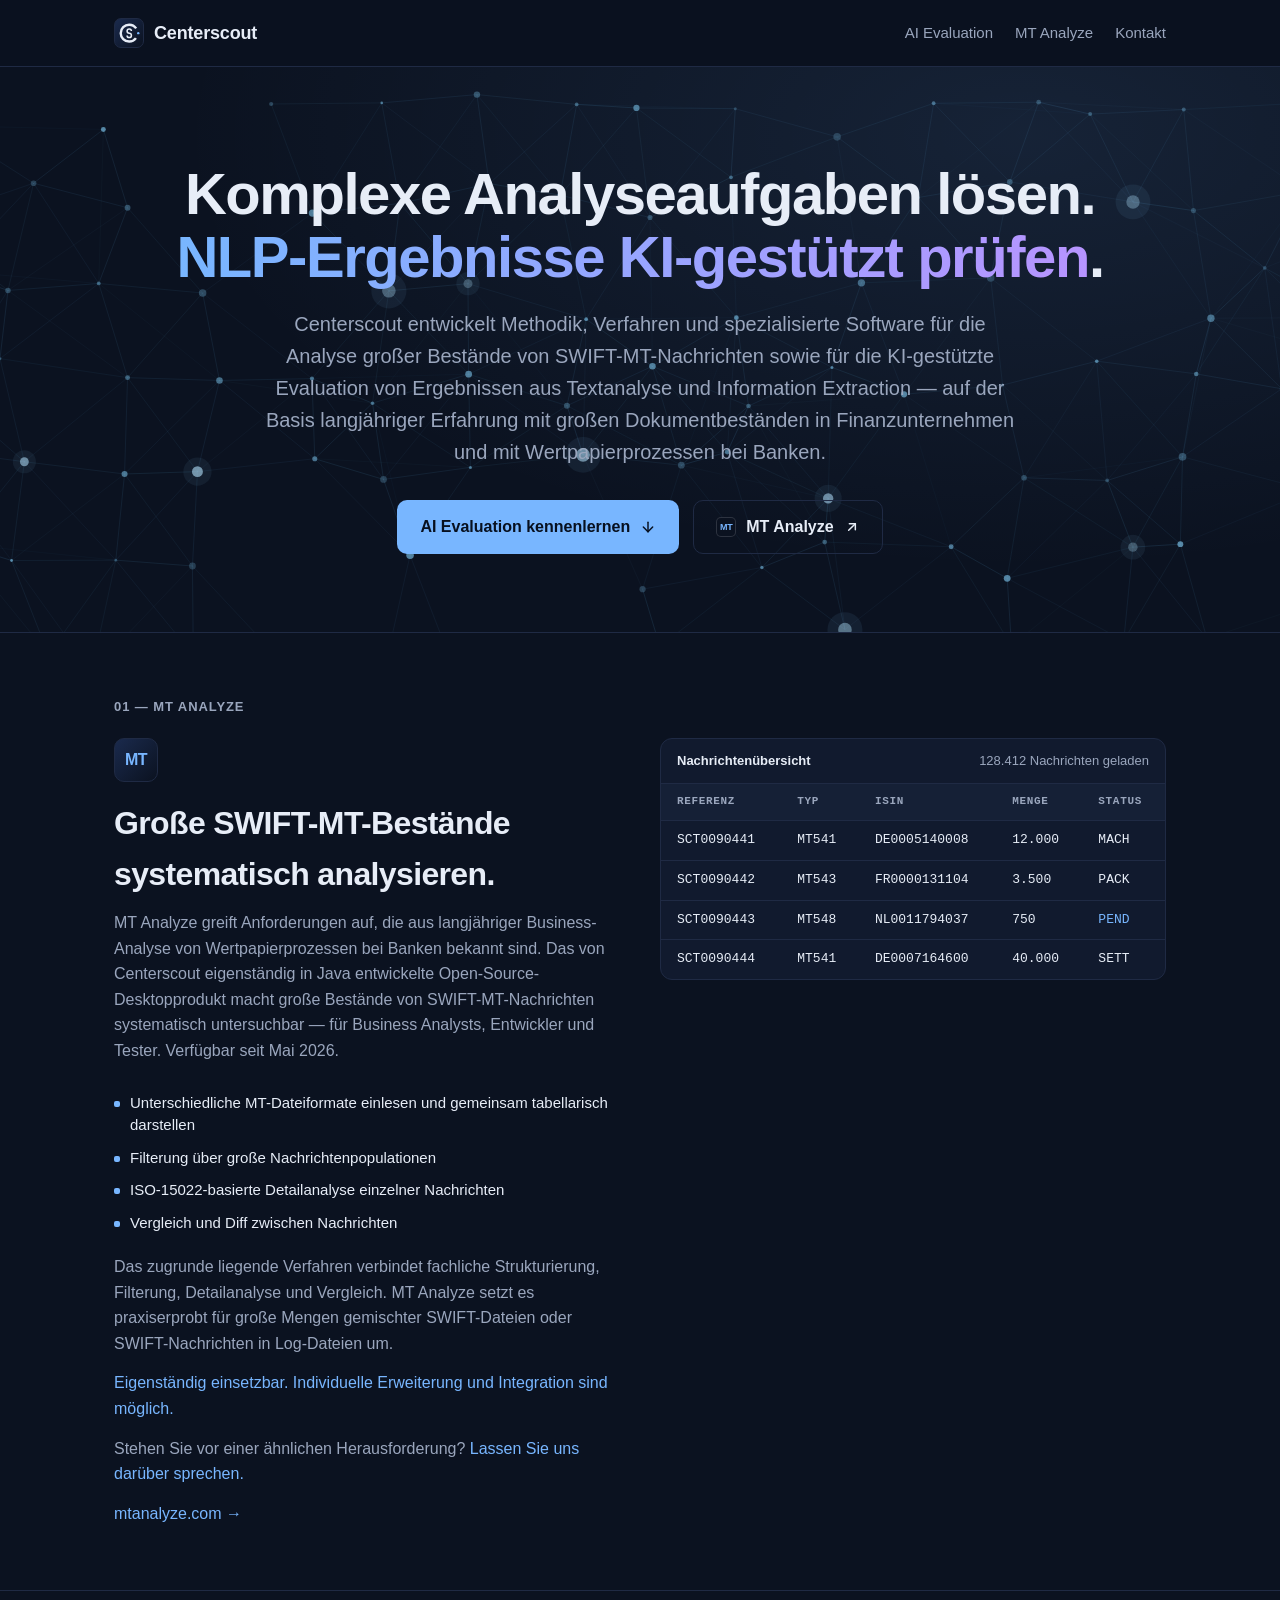
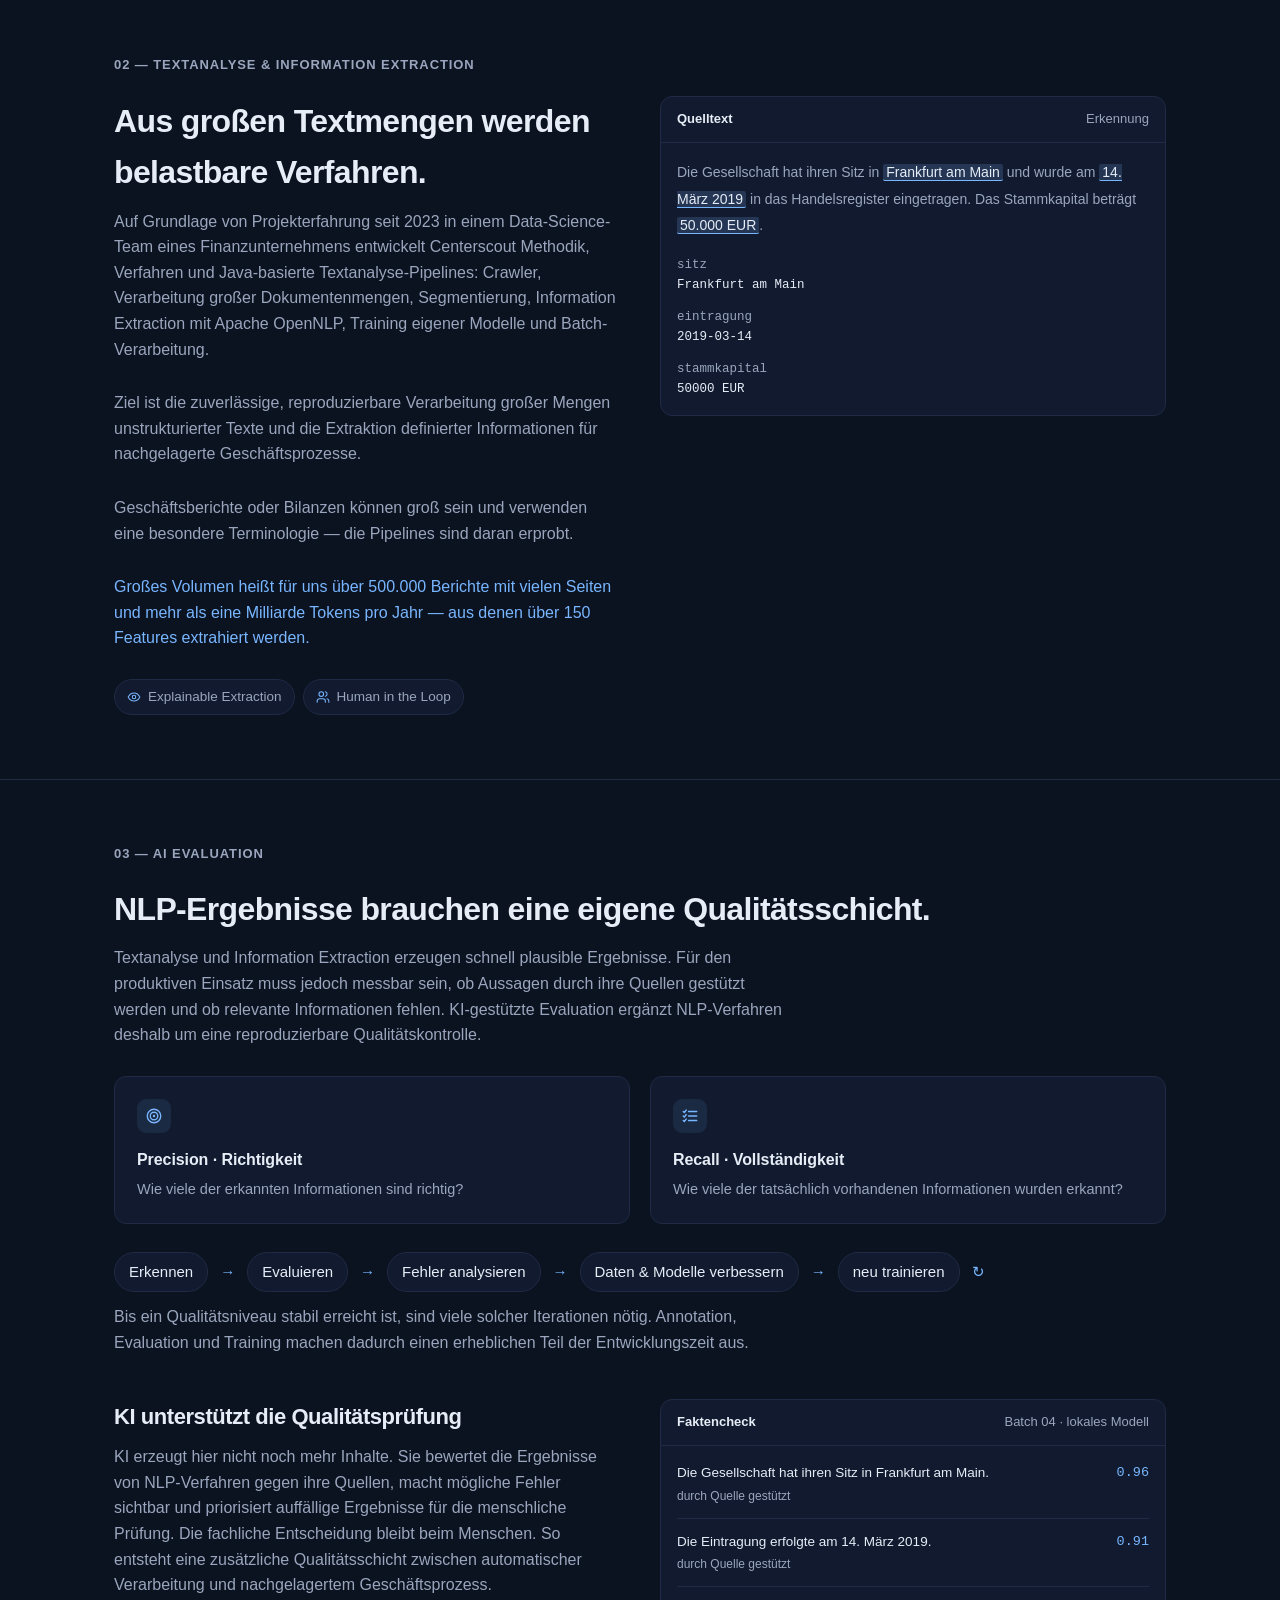
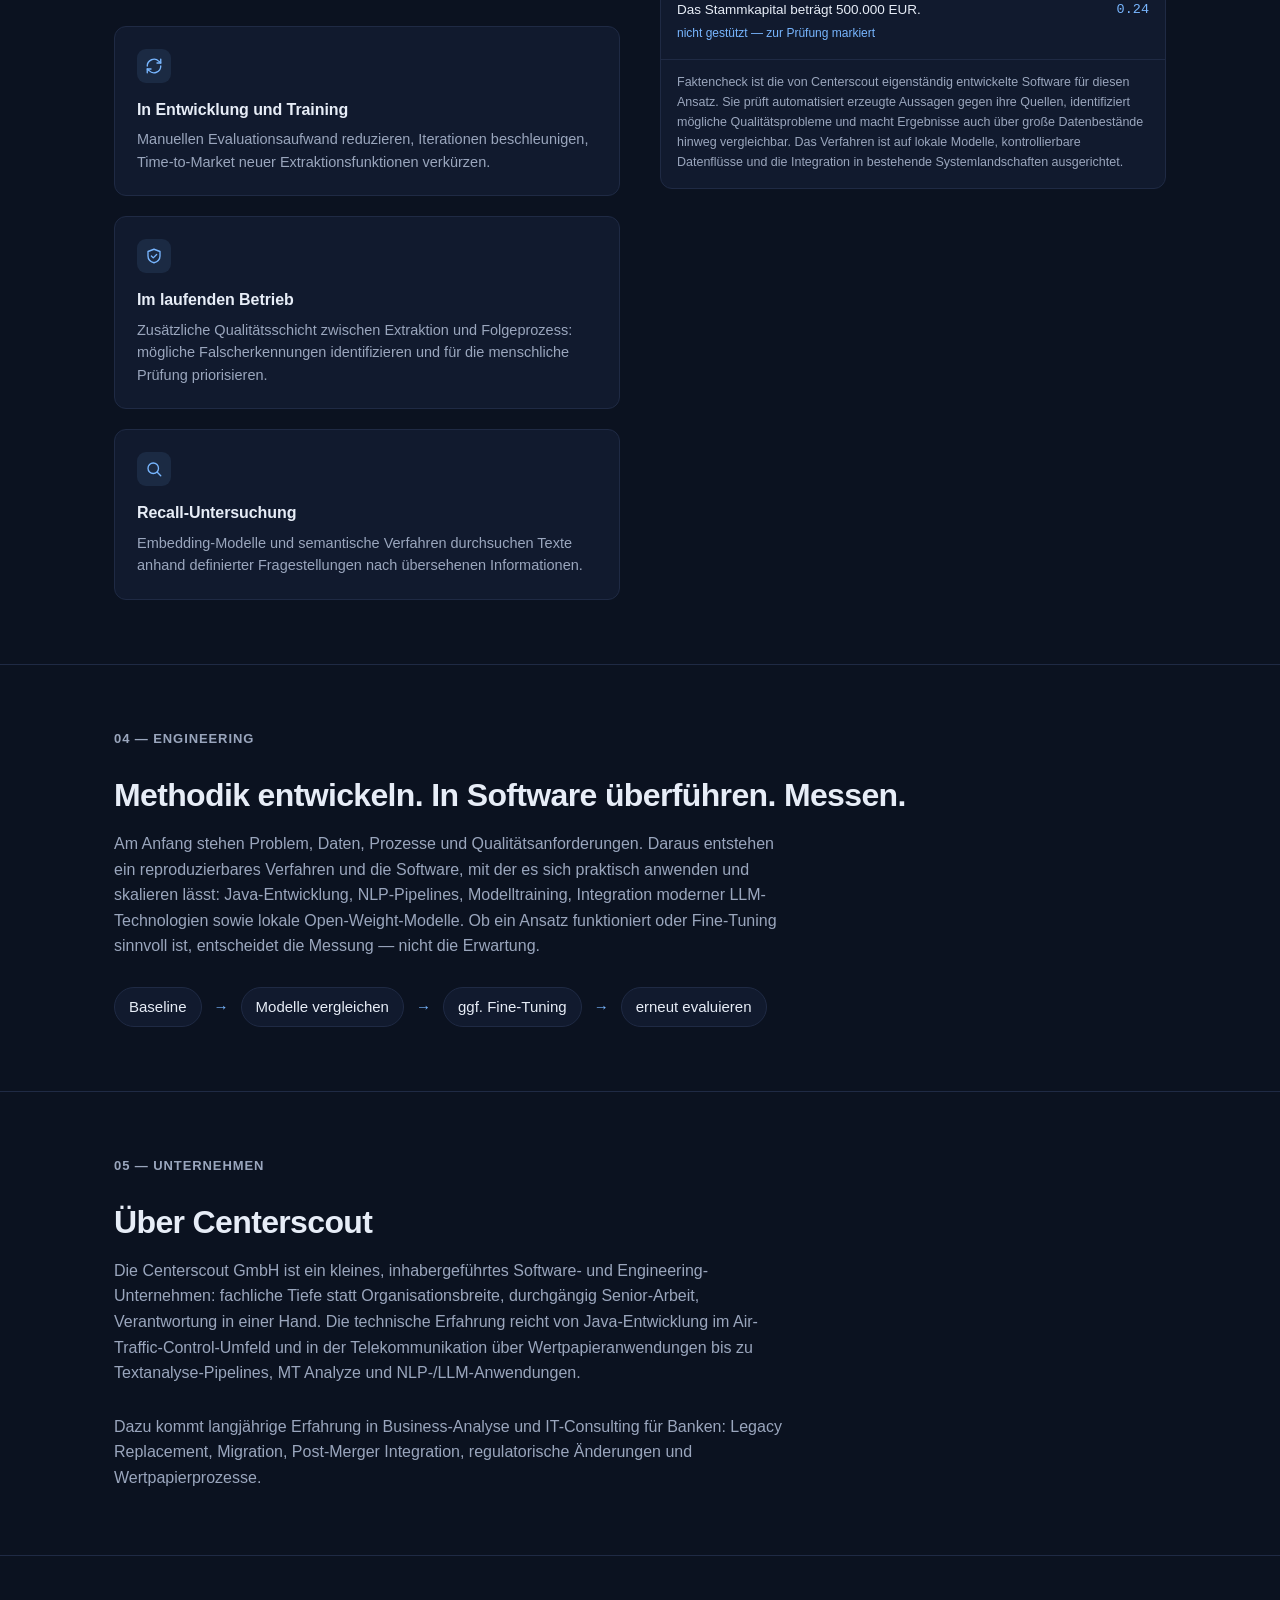
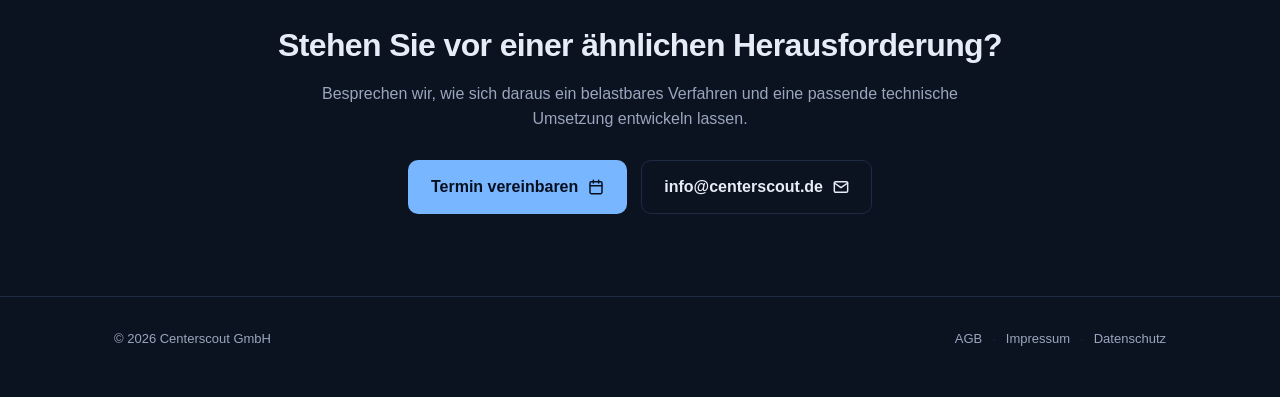
==== commit 48658543: "Update index.html" ====
--- a/index.html
+++ b/index.html
@@ -673,13 +673,13 @@
 
     <section class="section" id="unternehmen">
       <div class="container">
-        <p class="section-label">05 — Centerscout</p>
-        <h2>Inhabergeführt, seit 2009.</h2>
+        <p class="section-label">05 — Unternehmen</p>
+        <h2>Über Centerscout</h2>
         <p class="lead">
-          Die Centerscout GmbH ist ein kleines, inhabergeführtes Software- und Engineering-Unternehmen. Geschäftsführer und
-          fachlich prägende Person ist Ralf Schwarz. Die technische Erfahrung reicht von Java-Entwicklung im
-          Air-Traffic-Control-Umfeld und in der Telekommunikation über Wertpapieranwendungen bis zu Textanalyse-Pipelines,
-          MT Analyze und NLP-/LLM-Anwendungen.
+          Die Centerscout GmbH ist ein kleines, inhabergeführtes Software- und Engineering-Unternehmen: fachliche Tiefe
+          statt Organisationsbreite, durchgängig Senior-Arbeit, Verantwortung in einer Hand. Die technische Erfahrung
+          reicht von Java-Entwicklung im Air-Traffic-Control-Umfeld und in der Telekommunikation über Wertpapieranwendungen
+          bis zu Textanalyse-Pipelines, MT Analyze und NLP-/LLM-Anwendungen.
         </p>
         <p class="lead">
           Dazu kommt langjährige Erfahrung in Business-Analyse und IT-Consulting für Banken: Legacy Replacement, Migration,
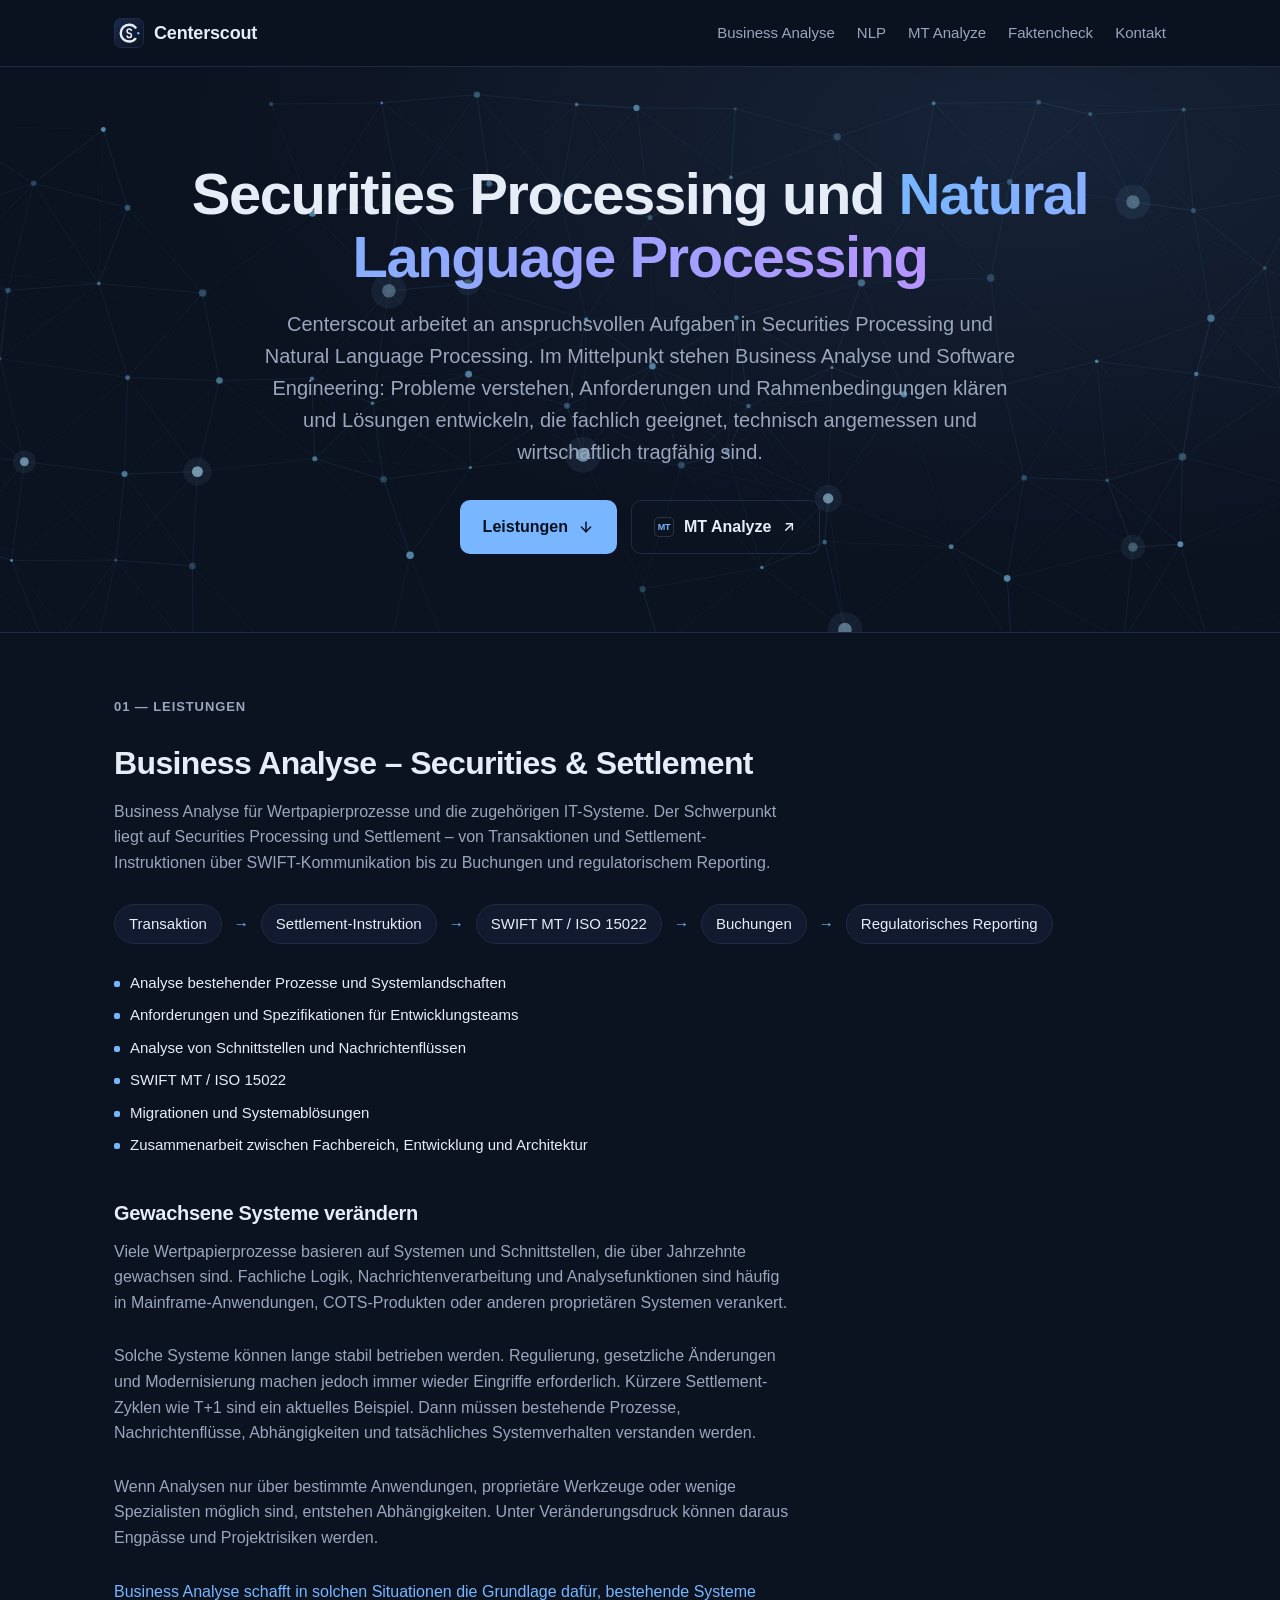
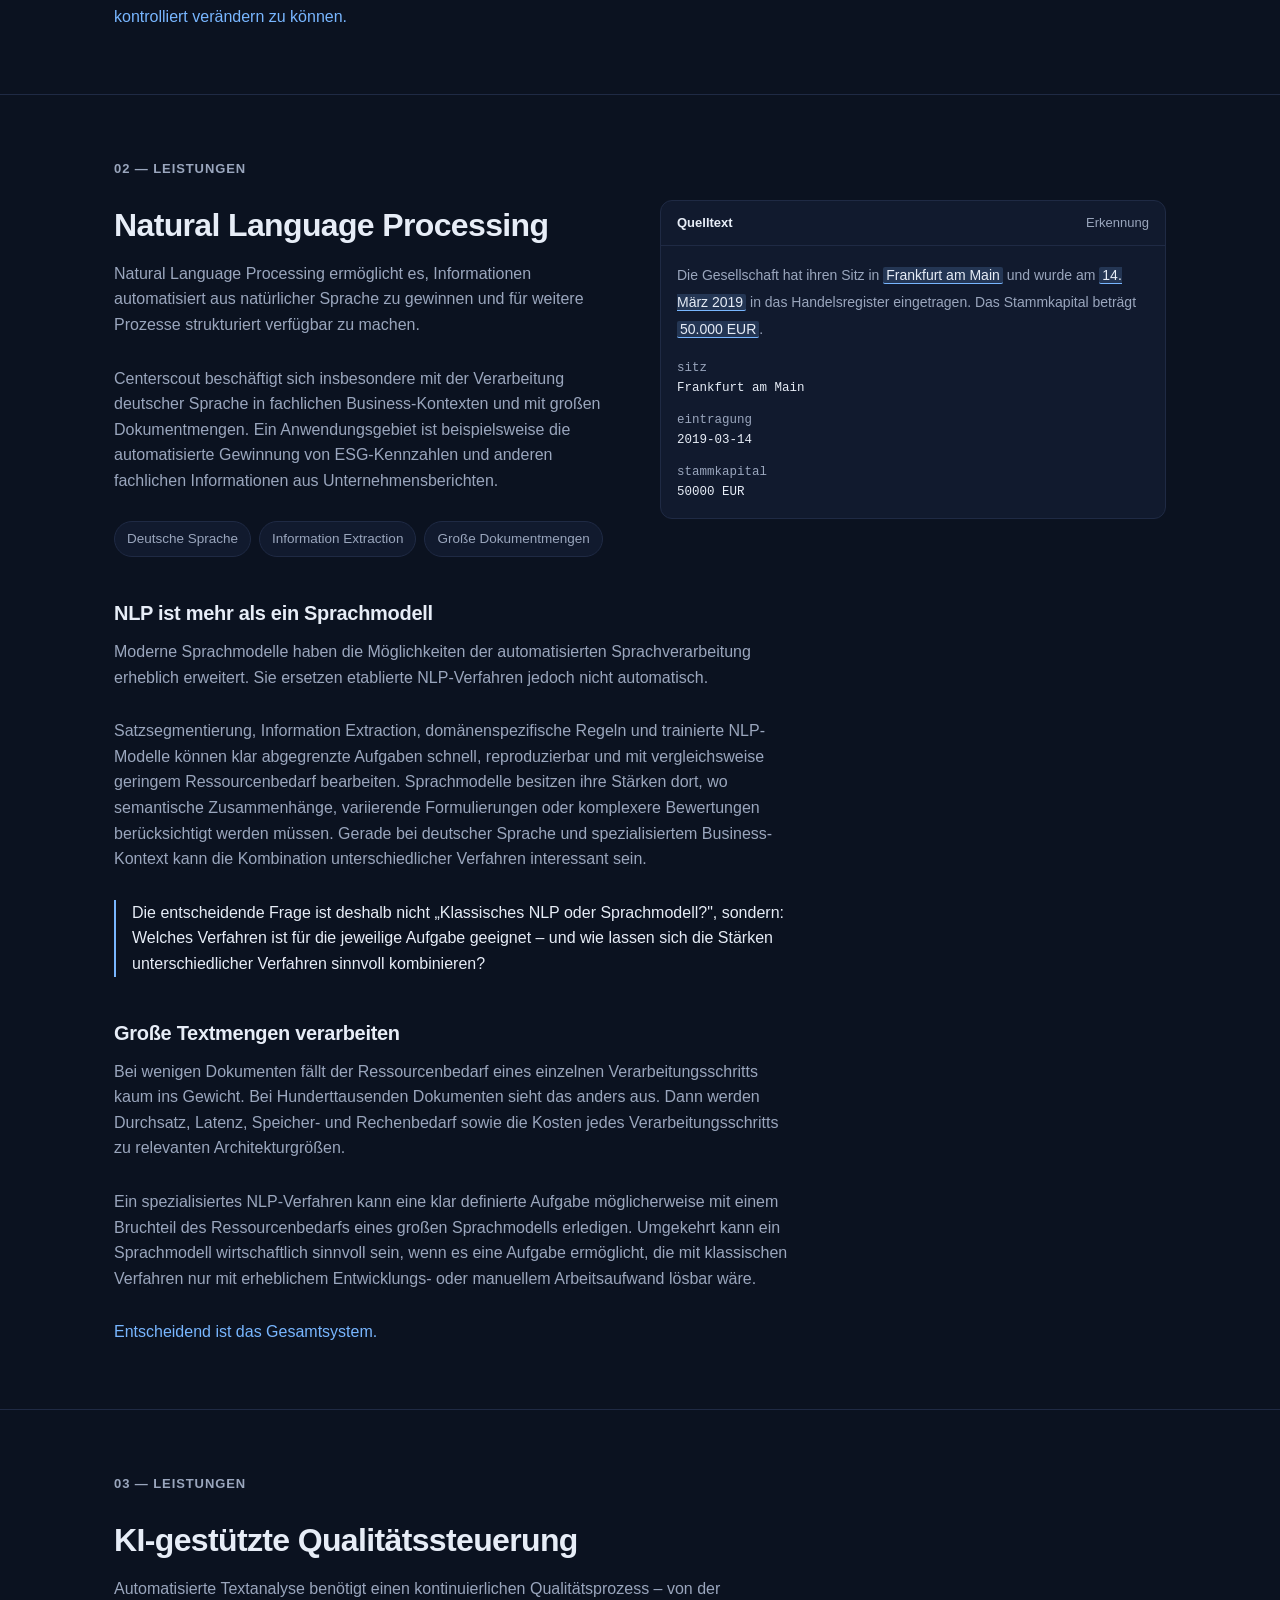
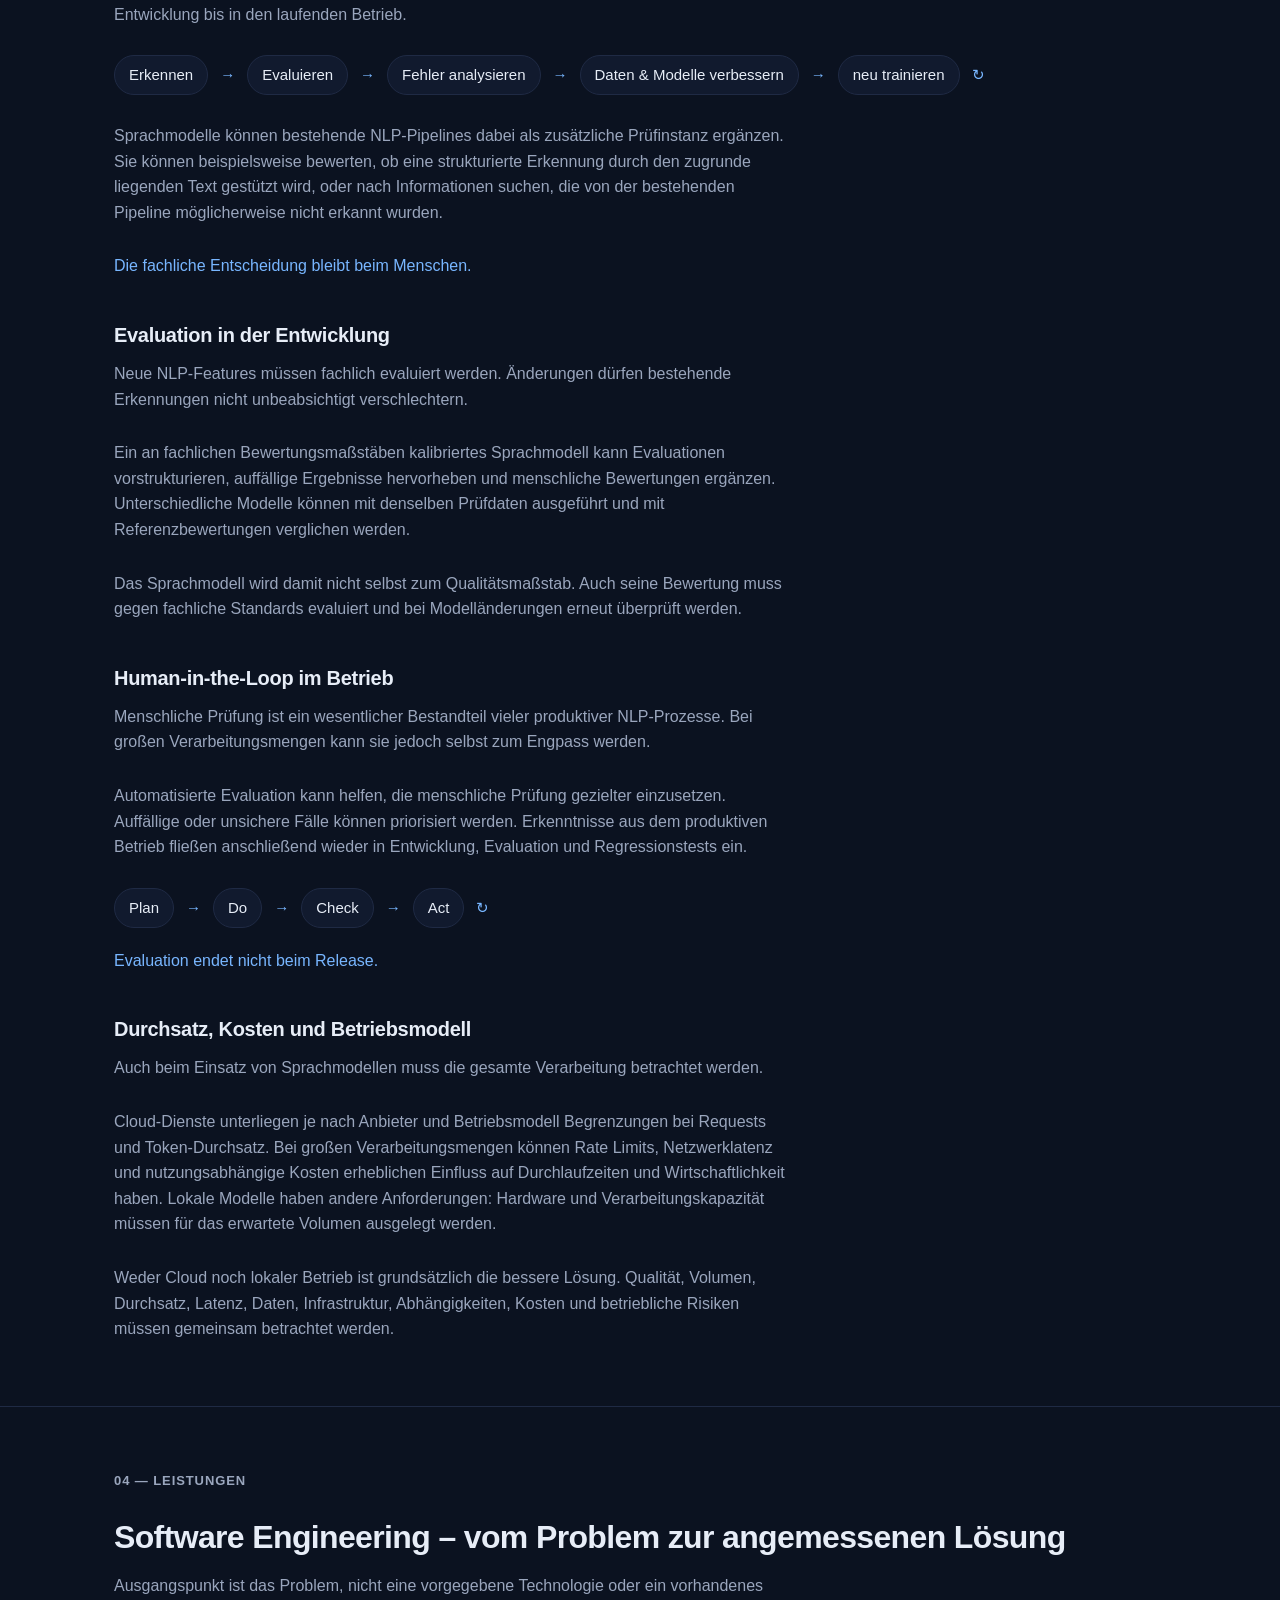
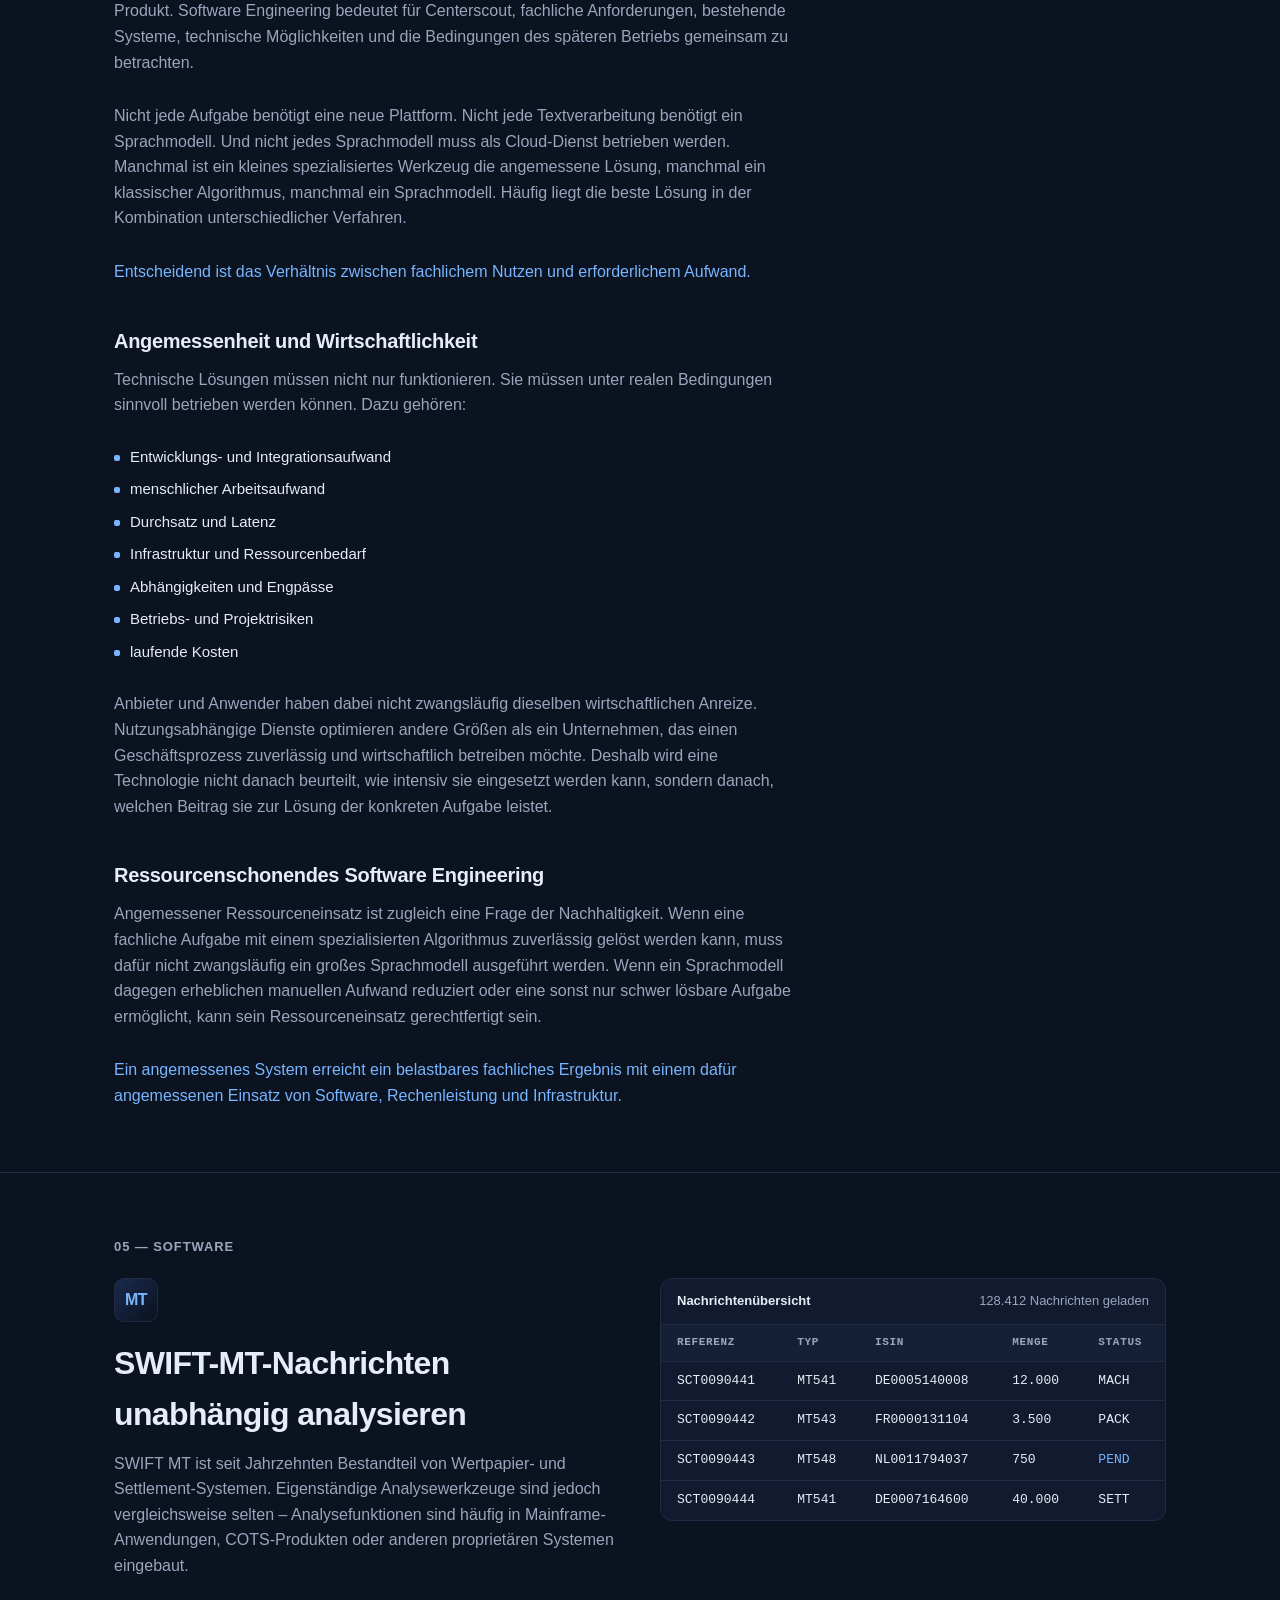
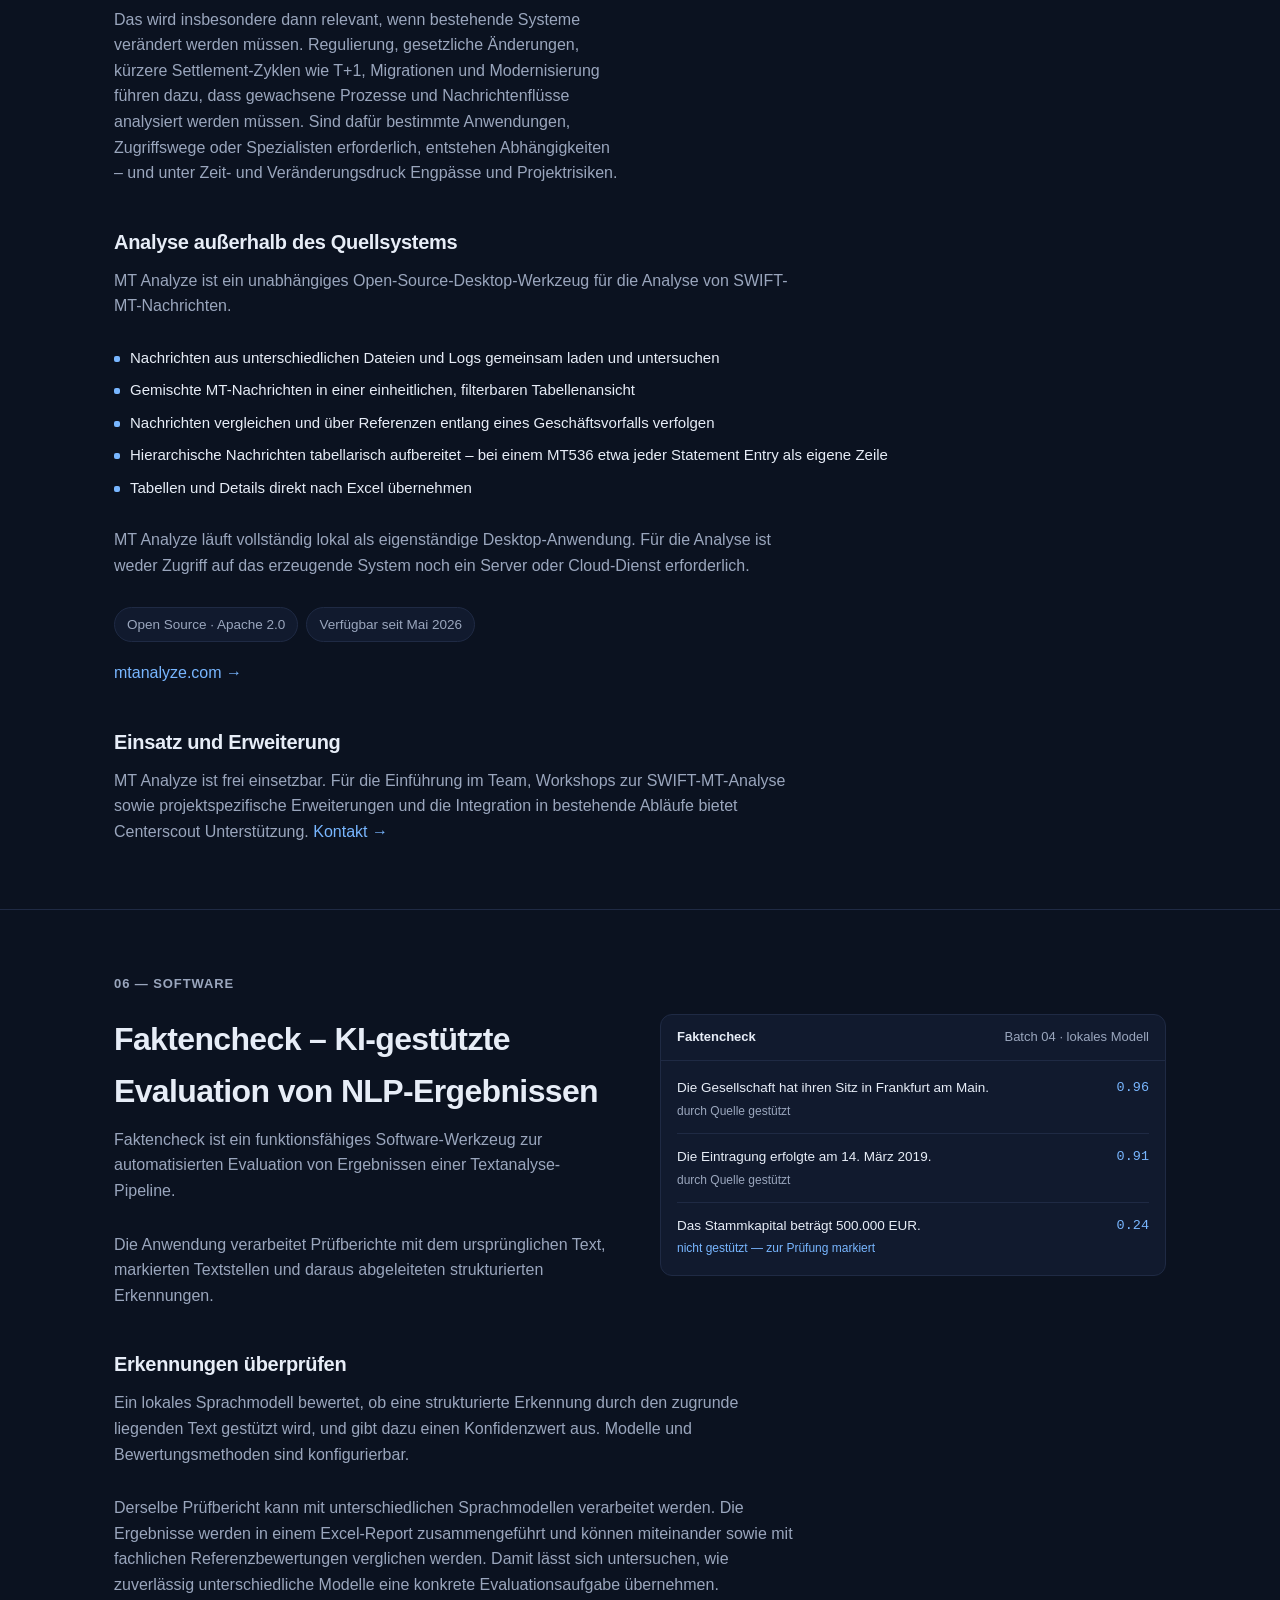
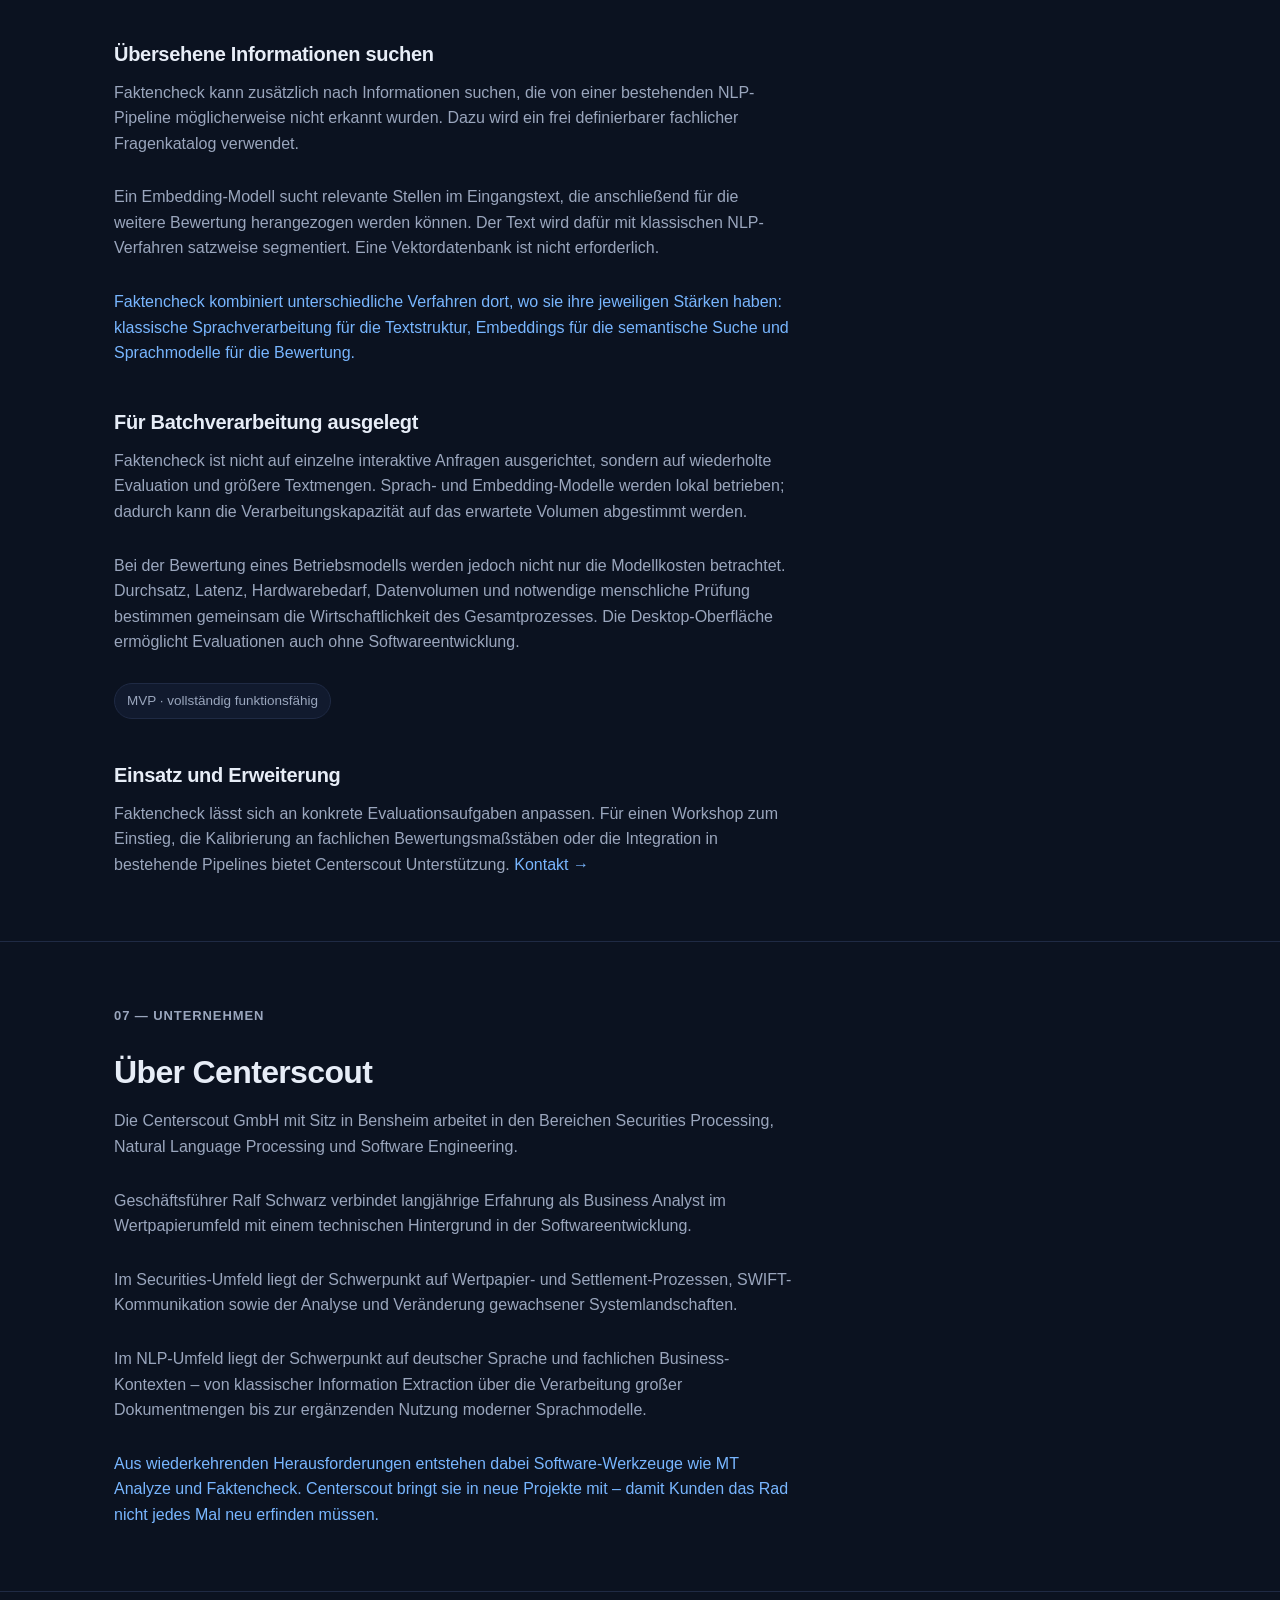
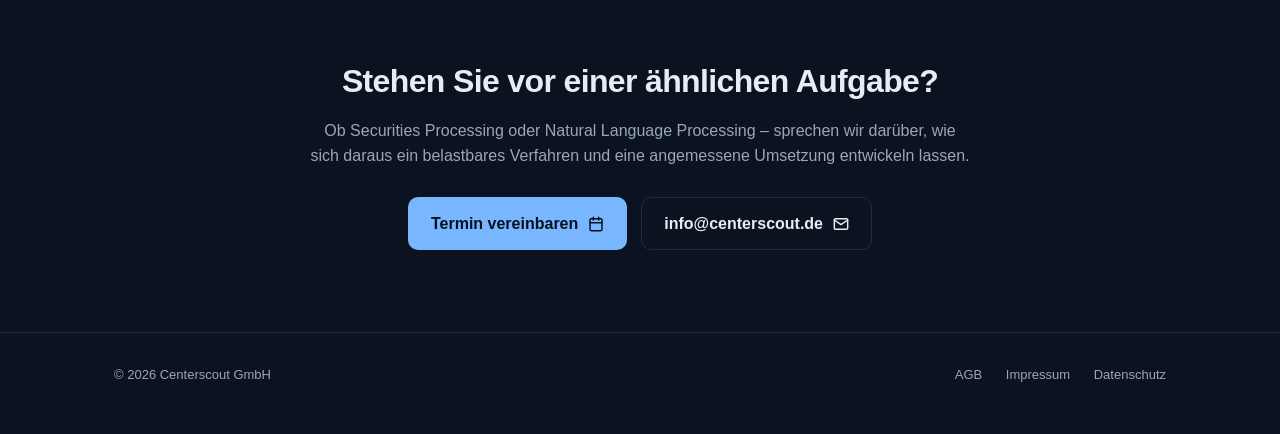
==== commit a29bc6ac: "Update index.html" ====
--- a/index.html
+++ b/index.html
@@ -3,12 +3,12 @@
 <head>
   <meta charset="utf-8">
   <meta name="viewport" content="width=device-width, initial-scale=1">
-  <title>Centerscout GmbH — KI-gestützte Evaluation und spezialisierte Analysesoftware</title>
-  <meta name="description" content="Centerscout entwickelt Methodik, Verfahren und Software für die KI-gestützte Evaluation von NLP-Ergebnissen, Information Extraction und die Analyse von SWIFT-MT-Nachrichten.">
+  <title>Centerscout GmbH — Securities Processing und Natural Language Processing</title>
+  <meta name="description" content="Centerscout arbeitet an anspruchsvollen Aufgaben in Securities Processing und Natural Language Processing. Im Mittelpunkt stehen Business Analyse und Software Engineering — dazu eigene Werkzeuge wie MT Analyze und Faktencheck.">
   <meta name="theme-color" content="#0b1220">
 
   <meta property="og:title" content="Centerscout GmbH">
-  <meta property="og:description" content="KI-gestützte Evaluation von NLP-Ergebnissen, Information Extraction und eigenständig entwickelte Analysesoftware.">
+  <meta property="og:description" content="Securities Processing, Natural Language Processing und Software Engineering — mit eigener Analysesoftware.">
   <meta property="og:type" content="website">
   <meta property="og:url" content="https://www.centerscout.de">
 
@@ -192,11 +192,24 @@
       letter-spacing: -0.02em;
       font-weight: 700;
     }
+    .section h3.sub {
+      font-size: 20px;
+      font-weight: 700;
+      letter-spacing: -0.015em;
+      margin: 40px 0 10px;
+    }
     .section .lead {
       color: var(--fg-muted);
       font-size: 16px;
       margin: 0 0 28px;
       max-width: 680px;
+    }
+    .section .lead.tight { margin-bottom: 14px; }
+    .section .lead.accent-text { color: var(--accent); }
+    .section .lead.quote {
+      border-left: 2px solid var(--accent);
+      padding-left: 16px;
+      color: var(--fg);
     }
     .section .lead:last-child { margin-bottom: 0; }
     .mt-mark {
@@ -295,7 +308,7 @@
     @media (max-width: 860px) {
       .feature { grid-template-columns: 1fr; gap: 28px; }
     }
-    .bullets { list-style: none; margin: 0; padding: 0; display: grid; gap: 10px; }
+    .bullets { list-style: none; margin: 0 0 28px; padding: 0; display: grid; gap: 10px; }
     .bullets li {
       display: flex;
       gap: 10px;
@@ -426,8 +439,10 @@
         <span class="brand-name">Centerscout</span>
       </a>
       <nav class="nav-links">
-        <a href="#ai-evaluation">AI Evaluation</a>
+        <a href="#business-analyse">Business Analyse</a>
+        <a href="#nlp">NLP</a>
         <a href="#mt-analyze">MT Analyze</a>
+        <a href="#faktencheck">Faktencheck</a>
         <a href="#kontakt">Kontakt</a>
       </nav>
     </div>
@@ -436,16 +451,16 @@
   <main>
     <section class="hero">
       <div class="container">
-        <h1>Komplexe Analyseaufgaben lösen. <span class="accent">NLP-Ergebnisse KI-gestützt prüfen</span>.</h1>
+        <h1>Securities Processing und <span class="accent">Natural Language Processing</span></h1>
         <p class="tagline">
-          Centerscout entwickelt Methodik, Verfahren und spezialisierte Software für die Analyse großer Bestände von
-          SWIFT-MT-Nachrichten sowie für die KI-gestützte Evaluation von Ergebnissen aus Textanalyse und Information
-          Extraction — auf der Basis langjähriger Erfahrung mit großen Dokumentbeständen in Finanzunternehmen und mit
-          Wertpapierprozessen bei Banken.
+          Centerscout arbeitet an anspruchsvollen Aufgaben in Securities Processing und Natural Language Processing.
+          Im Mittelpunkt stehen Business Analyse und Software Engineering: Probleme verstehen, Anforderungen und
+          Rahmenbedingungen klären und Lösungen entwickeln, die fachlich geeignet, technisch angemessen und
+          wirtschaftlich tragfähig sind.
         </p>
         <div class="cta-row">
-          <a class="btn btn-primary" href="#ai-evaluation">
-            AI Evaluation kennenlernen
+          <a class="btn btn-primary" href="#business-analyse">
+            Leistungen
             <svg width="16" height="16" viewBox="0 0 24 24" fill="none" stroke="currentColor" stroke-width="2.2" stroke-linecap="round" stroke-linejoin="round" aria-hidden="true"><path d="M12 5v14"/><path d="m19 12-7 7-7-7"/></svg>
           </a>
           <a class="btn btn-secondary" href="https://www.mtanalyze.com/" target="_blank" rel="noopener">
@@ -457,35 +472,290 @@
       </div>
     </section>
 
+    <!-- ============ 01 — Business Analyse ============ -->
+    <section class="section" id="business-analyse">
+      <div class="container">
+        <p class="section-label">01 — Leistungen</p>
+        <h2>Business Analyse – Securities &amp; Settlement</h2>
+        <p class="lead">
+          Business Analyse für Wertpapierprozesse und die zugehörigen IT-Systeme. Der Schwerpunkt liegt auf
+          Securities Processing und Settlement – von Transaktionen und Settlement-Instruktionen über
+          SWIFT-Kommunikation bis zu Buchungen und regulatorischem Reporting.
+        </p>
+        <div class="chain" style="margin-bottom: 28px;">
+          <span class="node">Transaktion</span>
+          <span class="arrow" aria-hidden="true">→</span>
+          <span class="node">Settlement-Instruktion</span>
+          <span class="arrow" aria-hidden="true">→</span>
+          <span class="node">SWIFT MT / ISO 15022</span>
+          <span class="arrow" aria-hidden="true">→</span>
+          <span class="node">Buchungen</span>
+          <span class="arrow" aria-hidden="true">→</span>
+          <span class="node">Regulatorisches Reporting</span>
+        </div>
+        <ul class="bullets">
+          <li>Analyse bestehender Prozesse und Systemlandschaften</li>
+          <li>Anforderungen und Spezifikationen für Entwicklungsteams</li>
+          <li>Analyse von Schnittstellen und Nachrichtenflüssen</li>
+          <li>SWIFT MT / ISO 15022</li>
+          <li>Migrationen und Systemablösungen</li>
+          <li>Zusammenarbeit zwischen Fachbereich, Entwicklung und Architektur</li>
+        </ul>
+
+        <h3 class="sub">Gewachsene Systeme verändern</h3>
+        <p class="lead">
+          Viele Wertpapierprozesse basieren auf Systemen und Schnittstellen, die über Jahrzehnte gewachsen sind.
+          Fachliche Logik, Nachrichtenverarbeitung und Analysefunktionen sind häufig in Mainframe-Anwendungen,
+          COTS-Produkten oder anderen proprietären Systemen verankert.
+        </p>
+        <p class="lead">
+          Solche Systeme können lange stabil betrieben werden. Regulierung, gesetzliche Änderungen und Modernisierung
+          machen jedoch immer wieder Eingriffe erforderlich. Kürzere Settlement-Zyklen wie T+1 sind ein aktuelles
+          Beispiel. Dann müssen bestehende Prozesse, Nachrichtenflüsse, Abhängigkeiten und tatsächliches
+          Systemverhalten verstanden werden.
+        </p>
+        <p class="lead">
+          Wenn Analysen nur über bestimmte Anwendungen, proprietäre Werkzeuge oder wenige Spezialisten möglich sind,
+          entstehen Abhängigkeiten. Unter Veränderungsdruck können daraus Engpässe und Projektrisiken werden.
+        </p>
+        <p class="lead accent-text">
+          Business Analyse schafft in solchen Situationen die Grundlage dafür, bestehende Systeme kontrolliert
+          verändern zu können.
+        </p>
+      </div>
+    </section>
+
+    <!-- ============ 02 — Natural Language Processing ============ -->
+    <section class="section" id="nlp">
+      <div class="container">
+        <p class="section-label">02 — Leistungen</p>
+        <div class="feature">
+          <div>
+            <h2>Natural Language Processing</h2>
+            <p class="lead">
+              Natural Language Processing ermöglicht es, Informationen automatisiert aus natürlicher Sprache zu
+              gewinnen und für weitere Prozesse strukturiert verfügbar zu machen.
+            </p>
+            <p class="lead">
+              Centerscout beschäftigt sich insbesondere mit der Verarbeitung deutscher Sprache in fachlichen
+              Business-Kontexten und mit großen Dokumentmengen. Ein Anwendungsgebiet ist beispielsweise die
+              automatisierte Gewinnung von ESG-Kennzahlen und anderen fachlichen Informationen aus
+              Unternehmensberichten.
+            </p>
+            <div class="chips">
+              <span class="chip">Deutsche Sprache</span>
+              <span class="chip">Information Extraction</span>
+              <span class="chip">Große Dokumentmengen</span>
+            </div>
+          </div>
+          <figure class="panel" style="margin: 0;">
+            <div class="panel-head"><strong>Quelltext</strong> <span class="right">Erkennung</span></div>
+            <div class="panel-body">
+              <p style="font-size: 14px; line-height: 1.9; margin: 0 0 16px; color: var(--fg-muted);">
+                Die Gesellschaft hat ihren Sitz in <mark>Frankfurt am Main</mark> und wurde am
+                <mark>14. März 2019</mark> in das Handelsregister eingetragen. Das Stammkapital beträgt <mark>50.000 EUR</mark>.
+              </p>
+              <div class="kv">
+                <div><span class="k">sitz</span><span class="v">Frankfurt am Main</span></div>
+                <div><span class="k">eintragung</span><span class="v">2019-03-14</span></div>
+                <div><span class="k">stammkapital</span><span class="v">50000 EUR</span></div>
+              </div>
+            </div>
+          </figure>
+        </div>
+
+        <h3 class="sub">NLP ist mehr als ein Sprachmodell</h3>
+        <p class="lead">
+          Moderne Sprachmodelle haben die Möglichkeiten der automatisierten Sprachverarbeitung erheblich erweitert.
+          Sie ersetzen etablierte NLP-Verfahren jedoch nicht automatisch.
+        </p>
+        <p class="lead">
+          Satzsegmentierung, Information Extraction, domänenspezifische Regeln und trainierte NLP-Modelle können klar
+          abgegrenzte Aufgaben schnell, reproduzierbar und mit vergleichsweise geringem Ressourcenbedarf bearbeiten.
+          Sprachmodelle besitzen ihre Stärken dort, wo semantische Zusammenhänge, variierende Formulierungen oder
+          komplexere Bewertungen berücksichtigt werden müssen. Gerade bei deutscher Sprache und spezialisiertem
+          Business-Kontext kann die Kombination unterschiedlicher Verfahren interessant sein.
+        </p>
+        <p class="lead quote">
+          Die entscheidende Frage ist deshalb nicht „Klassisches NLP oder Sprachmodell?", sondern: Welches Verfahren
+          ist für die jeweilige Aufgabe geeignet – und wie lassen sich die Stärken unterschiedlicher Verfahren
+          sinnvoll kombinieren?
+        </p>
+
+        <h3 class="sub">Große Textmengen verarbeiten</h3>
+        <p class="lead">
+          Bei wenigen Dokumenten fällt der Ressourcenbedarf eines einzelnen Verarbeitungsschritts kaum ins Gewicht.
+          Bei Hunderttausenden Dokumenten sieht das anders aus. Dann werden Durchsatz, Latenz, Speicher- und
+          Rechenbedarf sowie die Kosten jedes Verarbeitungsschritts zu relevanten Architekturgrößen.
+        </p>
+        <p class="lead">
+          Ein spezialisiertes NLP-Verfahren kann eine klar definierte Aufgabe möglicherweise mit einem Bruchteil des
+          Ressourcenbedarfs eines großen Sprachmodells erledigen. Umgekehrt kann ein Sprachmodell wirtschaftlich
+          sinnvoll sein, wenn es eine Aufgabe ermöglicht, die mit klassischen Verfahren nur mit erheblichem
+          Entwicklungs- oder manuellem Arbeitsaufwand lösbar wäre.
+        </p>
+        <p class="lead accent-text">Entscheidend ist das Gesamtsystem.</p>
+      </div>
+    </section>
+
+    <!-- ============ 03 — KI-gestützte Qualitätssteuerung ============ -->
+    <section class="section" id="qualitaet">
+      <div class="container">
+        <p class="section-label">03 — Leistungen</p>
+        <h2>KI-gestützte Qualitätssteuerung</h2>
+        <p class="lead">
+          Automatisierte Textanalyse benötigt einen kontinuierlichen Qualitätsprozess – von der Entwicklung bis in
+          den laufenden Betrieb.
+        </p>
+        <div class="chain" style="margin-bottom: 28px;">
+          <span class="node">Erkennen</span>
+          <span class="arrow" aria-hidden="true">→</span>
+          <span class="node">Evaluieren</span>
+          <span class="arrow" aria-hidden="true">→</span>
+          <span class="node">Fehler analysieren</span>
+          <span class="arrow" aria-hidden="true">→</span>
+          <span class="node">Daten &amp; Modelle verbessern</span>
+          <span class="arrow" aria-hidden="true">→</span>
+          <span class="node">neu trainieren</span>
+          <span class="arrow" aria-hidden="true">↻</span>
+        </div>
+        <p class="lead">
+          Sprachmodelle können bestehende NLP-Pipelines dabei als zusätzliche Prüfinstanz ergänzen. Sie können
+          beispielsweise bewerten, ob eine strukturierte Erkennung durch den zugrunde liegenden Text gestützt wird,
+          oder nach Informationen suchen, die von der bestehenden Pipeline möglicherweise nicht erkannt wurden.
+        </p>
+        <p class="lead accent-text">Die fachliche Entscheidung bleibt beim Menschen.</p>
+
+        <h3 class="sub">Evaluation in der Entwicklung</h3>
+        <p class="lead">
+          Neue NLP-Features müssen fachlich evaluiert werden. Änderungen dürfen bestehende Erkennungen nicht
+          unbeabsichtigt verschlechtern.
+        </p>
+        <p class="lead">
+          Ein an fachlichen Bewertungsmaßstäben kalibriertes Sprachmodell kann Evaluationen vorstrukturieren,
+          auffällige Ergebnisse hervorheben und menschliche Bewertungen ergänzen. Unterschiedliche Modelle können mit
+          denselben Prüfdaten ausgeführt und mit Referenzbewertungen verglichen werden.
+        </p>
+        <p class="lead">
+          Das Sprachmodell wird damit nicht selbst zum Qualitätsmaßstab. Auch seine Bewertung muss gegen fachliche
+          Standards evaluiert und bei Modelländerungen erneut überprüft werden.
+        </p>
+
+        <h3 class="sub">Human-in-the-Loop im Betrieb</h3>
+        <p class="lead">
+          Menschliche Prüfung ist ein wesentlicher Bestandteil vieler produktiver NLP-Prozesse. Bei großen
+          Verarbeitungsmengen kann sie jedoch selbst zum Engpass werden.
+        </p>
+        <p class="lead">
+          Automatisierte Evaluation kann helfen, die menschliche Prüfung gezielter einzusetzen. Auffällige oder
+          unsichere Fälle können priorisiert werden. Erkenntnisse aus dem produktiven Betrieb fließen anschließend
+          wieder in Entwicklung, Evaluation und Regressionstests ein.
+        </p>
+        <div class="chain" style="margin-bottom: 20px;">
+          <span class="node">Plan</span>
+          <span class="arrow" aria-hidden="true">→</span>
+          <span class="node">Do</span>
+          <span class="arrow" aria-hidden="true">→</span>
+          <span class="node">Check</span>
+          <span class="arrow" aria-hidden="true">→</span>
+          <span class="node">Act</span>
+          <span class="arrow" aria-hidden="true">↻</span>
+        </div>
+        <p class="lead accent-text">Evaluation endet nicht beim Release.</p>
+
+        <h3 class="sub">Durchsatz, Kosten und Betriebsmodell</h3>
+        <p class="lead">
+          Auch beim Einsatz von Sprachmodellen muss die gesamte Verarbeitung betrachtet werden.
+        </p>
+        <p class="lead">
+          Cloud-Dienste unterliegen je nach Anbieter und Betriebsmodell Begrenzungen bei Requests und
+          Token-Durchsatz. Bei großen Verarbeitungsmengen können Rate Limits, Netzwerklatenz und nutzungsabhängige
+          Kosten erheblichen Einfluss auf Durchlaufzeiten und Wirtschaftlichkeit haben. Lokale Modelle haben andere
+          Anforderungen: Hardware und Verarbeitungskapazität müssen für das erwartete Volumen ausgelegt werden.
+        </p>
+        <p class="lead">
+          Weder Cloud noch lokaler Betrieb ist grundsätzlich die bessere Lösung. Qualität, Volumen, Durchsatz,
+          Latenz, Daten, Infrastruktur, Abhängigkeiten, Kosten und betriebliche Risiken müssen gemeinsam betrachtet
+          werden.
+        </p>
+      </div>
+    </section>
+
+    <!-- ============ 04 — Software Engineering ============ -->
+    <section class="section" id="engineering">
+      <div class="container">
+        <p class="section-label">04 — Leistungen</p>
+        <h2>Software Engineering – vom Problem zur angemessenen Lösung</h2>
+        <p class="lead">
+          Ausgangspunkt ist das Problem, nicht eine vorgegebene Technologie oder ein vorhandenes Produkt. Software
+          Engineering bedeutet für Centerscout, fachliche Anforderungen, bestehende Systeme, technische Möglichkeiten
+          und die Bedingungen des späteren Betriebs gemeinsam zu betrachten.
+        </p>
+        <p class="lead">
+          Nicht jede Aufgabe benötigt eine neue Plattform. Nicht jede Textverarbeitung benötigt ein Sprachmodell.
+          Und nicht jedes Sprachmodell muss als Cloud-Dienst betrieben werden. Manchmal ist ein kleines
+          spezialisiertes Werkzeug die angemessene Lösung, manchmal ein klassischer Algorithmus, manchmal ein
+          Sprachmodell. Häufig liegt die beste Lösung in der Kombination unterschiedlicher Verfahren.
+        </p>
+        <p class="lead accent-text">
+          Entscheidend ist das Verhältnis zwischen fachlichem Nutzen und erforderlichem Aufwand.
+        </p>
+
+        <h3 class="sub">Angemessenheit und Wirtschaftlichkeit</h3>
+        <p class="lead">
+          Technische Lösungen müssen nicht nur funktionieren. Sie müssen unter realen Bedingungen sinnvoll betrieben
+          werden können. Dazu gehören:
+        </p>
+        <ul class="bullets">
+          <li>Entwicklungs- und Integrationsaufwand</li>
+          <li>menschlicher Arbeitsaufwand</li>
+          <li>Durchsatz und Latenz</li>
+          <li>Infrastruktur und Ressourcenbedarf</li>
+          <li>Abhängigkeiten und Engpässe</li>
+          <li>Betriebs- und Projektrisiken</li>
+          <li>laufende Kosten</li>
+        </ul>
+        <p class="lead">
+          Anbieter und Anwender haben dabei nicht zwangsläufig dieselben wirtschaftlichen Anreize. Nutzungsabhängige
+          Dienste optimieren andere Größen als ein Unternehmen, das einen Geschäftsprozess zuverlässig und
+          wirtschaftlich betreiben möchte. Deshalb wird eine Technologie nicht danach beurteilt, wie intensiv sie
+          eingesetzt werden kann, sondern danach, welchen Beitrag sie zur Lösung der konkreten Aufgabe leistet.
+        </p>
+
+        <h3 class="sub">Ressourcenschonendes Software Engineering</h3>
+        <p class="lead">
+          Angemessener Ressourceneinsatz ist zugleich eine Frage der Nachhaltigkeit. Wenn eine fachliche Aufgabe mit
+          einem spezialisierten Algorithmus zuverlässig gelöst werden kann, muss dafür nicht zwangsläufig ein großes
+          Sprachmodell ausgeführt werden. Wenn ein Sprachmodell dagegen erheblichen manuellen Aufwand reduziert oder
+          eine sonst nur schwer lösbare Aufgabe ermöglicht, kann sein Ressourceneinsatz gerechtfertigt sein.
+        </p>
+        <p class="lead accent-text">
+          Ein angemessenes System erreicht ein belastbares fachliches Ergebnis mit einem dafür angemessenen Einsatz
+          von Software, Rechenleistung und Infrastruktur.
+        </p>
+      </div>
+    </section>
+
+    <!-- ============ 05 — MT Analyze ============ -->
     <section class="section" id="mt-analyze">
       <div class="container">
-        <p class="section-label">01 — MT Analyze</p>
+        <p class="section-label">05 — Software</p>
         <div class="feature">
           <div>
             <a class="mt-mark" href="https://www.mtanalyze.com/" target="_blank" rel="noopener" aria-label="MT Analyze">MT</a>
-            <h2>Große SWIFT-MT-Bestände systematisch analysieren.</h2>
+            <h2>SWIFT-MT-Nachrichten unabhängig analysieren</h2>
             <p class="lead">
-              MT Analyze greift Anforderungen auf, die aus langjähriger Business-Analyse von Wertpapierprozessen bei Banken
-              bekannt sind. Das von Centerscout eigenständig in Java entwickelte Open-Source-Desktopprodukt macht große
-              Bestände von SWIFT-MT-Nachrichten systematisch untersuchbar — für Business Analysts, Entwickler und Tester.
-              Verfügbar seit Mai 2026.
+              SWIFT MT ist seit Jahrzehnten Bestandteil von Wertpapier- und Settlement-Systemen. Eigenständige
+              Analysewerkzeuge sind jedoch vergleichsweise selten – Analysefunktionen sind häufig in
+              Mainframe-Anwendungen, COTS-Produkten oder anderen proprietären Systemen eingebaut.
             </p>
-            <ul class="bullets">
-              <li>Unterschiedliche MT-Dateiformate einlesen und gemeinsam tabellarisch darstellen</li>
-              <li>Filterung über große Nachrichtenpopulationen</li>
-              <li>ISO-15022-basierte Detailanalyse einzelner Nachrichten</li>
-              <li>Vergleich und Diff zwischen Nachrichten</li>
-            </ul>
-            <p class="lead" style="margin: 20px 0 0;">
-              Das zugrunde liegende Verfahren verbindet fachliche Strukturierung, Filterung, Detailanalyse und Vergleich.
-              MT Analyze setzt es praxiserprobt für große Mengen gemischter SWIFT-Dateien oder SWIFT-Nachrichten in
-              Log-Dateien um.
+            <p class="lead">
+              Das wird insbesondere dann relevant, wenn bestehende Systeme verändert werden müssen. Regulierung,
+              gesetzliche Änderungen, kürzere Settlement-Zyklen wie T+1, Migrationen und Modernisierung führen dazu,
+              dass gewachsene Prozesse und Nachrichtenflüsse analysiert werden müssen. Sind dafür bestimmte
+              Anwendungen, Zugriffswege oder Spezialisten erforderlich, entstehen Abhängigkeiten – und unter Zeit- und
+              Veränderungsdruck Engpässe und Projektrisiken.
             </p>
-            <p class="lead" style="margin: 14px 0 0; color: var(--accent);">Eigenständig einsetzbar. Individuelle Erweiterung und Integration sind möglich.</p>
-            <p class="lead" style="margin: 14px 0 0;">
-              Stehen Sie vor einer ähnlichen Herausforderung? <a href="#kontakt">Lassen Sie uns darüber sprechen.</a>
-            </p>
-            <p class="lead" style="margin: 14px 0 0;"><a href="https://www.mtanalyze.com/" target="_blank" rel="noopener">mtanalyze.com →</a></p>
           </div>
           <figure class="panel" style="margin: 0;">
             <div class="panel-head">
@@ -507,120 +777,52 @@
             </div>
           </figure>
         </div>
+
+        <h3 class="sub">Analyse außerhalb des Quellsystems</h3>
+        <p class="lead">
+          MT Analyze ist ein unabhängiges Open-Source-Desktop-Werkzeug für die Analyse von SWIFT-MT-Nachrichten.
+        </p>
+        <ul class="bullets">
+          <li>Nachrichten aus unterschiedlichen Dateien und Logs gemeinsam laden und untersuchen</li>
+          <li>Gemischte MT-Nachrichten in einer einheitlichen, filterbaren Tabellenansicht</li>
+          <li>Nachrichten vergleichen und über Referenzen entlang eines Geschäftsvorfalls verfolgen</li>
+          <li>Hierarchische Nachrichten tabellarisch aufbereitet – bei einem MT536 etwa jeder Statement Entry als eigene Zeile</li>
+          <li>Tabellen und Details direkt nach Excel übernehmen</li>
+        </ul>
+        <p class="lead">
+          MT Analyze läuft vollständig lokal als eigenständige Desktop-Anwendung. Für die Analyse ist weder Zugriff
+          auf das erzeugende System noch ein Server oder Cloud-Dienst erforderlich.
+        </p>
+        <div class="chips" style="margin-bottom: 18px;">
+          <span class="chip">Open Source · Apache 2.0</span>
+          <span class="chip">Verfügbar seit Mai 2026</span>
+        </div>
+        <p class="lead"><a href="https://www.mtanalyze.com/" target="_blank" rel="noopener">mtanalyze.com →</a></p>
+
+        <h3 class="sub">Einsatz und Erweiterung</h3>
+        <p class="lead">
+          MT Analyze ist frei einsetzbar. Für die Einführung im Team, Workshops zur SWIFT-MT-Analyse sowie
+          projektspezifische Erweiterungen und die Integration in bestehende Abläufe bietet Centerscout
+          Unterstützung. <a href="#kontakt">Kontakt →</a>
+        </p>
       </div>
     </section>
 
-    <section class="section" id="textanalyse">
+    <!-- ============ 06 — Faktencheck ============ -->
+    <section class="section" id="faktencheck">
       <div class="container">
-        <p class="section-label">02 — Textanalyse &amp; Information Extraction</p>
+        <p class="section-label">06 — Software</p>
         <div class="feature">
           <div>
-            <h2>Aus großen Textmengen werden belastbare Verfahren.</h2>
+            <h2>Faktencheck – KI-gestützte Evaluation von NLP-Ergebnissen</h2>
             <p class="lead">
-              Auf Grundlage von Projekterfahrung seit 2023 in einem Data-Science-Team eines Finanzunternehmens entwickelt
-              Centerscout Methodik, Verfahren und Java-basierte Textanalyse-Pipelines: Crawler, Verarbeitung großer
-              Dokumentenmengen, Segmentierung, Information Extraction mit Apache OpenNLP, Training eigener Modelle und
-              Batch-Verarbeitung.
+              Faktencheck ist ein funktionsfähiges Software-Werkzeug zur automatisierten Evaluation von Ergebnissen
+              einer Textanalyse-Pipeline.
             </p>
             <p class="lead">
-              Ziel ist die zuverlässige, reproduzierbare Verarbeitung großer Mengen unstrukturierter Texte und die
-              Extraktion definierter Informationen für nachgelagerte Geschäftsprozesse.
+              Die Anwendung verarbeitet Prüfberichte mit dem ursprünglichen Text, markierten Textstellen und daraus
+              abgeleiteten strukturierten Erkennungen.
             </p>
-            <p class="lead">
-              Geschäftsberichte oder Bilanzen können groß sein und verwenden eine besondere Terminologie —
-              die Pipelines sind daran erprobt.
-            </p>
-            <p class="lead" style="color: var(--accent);">
-              Großes Volumen heißt für uns über 500.000 Berichte mit vielen Seiten und mehr als
-              eine Milliarde Tokens pro Jahr — aus denen über 150 Features extrahiert werden.
-            </p>
-            <div class="chips">
-              <span class="chip"><svg viewBox="0 0 24 24" fill="none" stroke="currentColor" stroke-width="1.8" stroke-linecap="round" stroke-linejoin="round" aria-hidden="true"><path d="M2 12s3.5-7 10-7 10 7 10 7-3.5 7-10 7-10-7-10-7Z"/><circle cx="12" cy="12" r="3"/></svg>Explainable Extraction</span>
-              <span class="chip"><svg viewBox="0 0 24 24" fill="none" stroke="currentColor" stroke-width="1.8" stroke-linecap="round" stroke-linejoin="round" aria-hidden="true"><path d="M16 21v-2a4 4 0 0 0-4-4H6a4 4 0 0 0-4 4v2"/><circle cx="9" cy="7" r="4"/><path d="M22 21v-2a4 4 0 0 0-3-3.87"/><path d="M16 3.13a4 4 0 0 1 0 7.75"/></svg>Human in the Loop</span>
-            </div>
-          </div>
-          <figure class="panel" style="margin: 0;">
-            <div class="panel-head"><strong>Quelltext</strong> <span class="right">Erkennung</span></div>
-            <div class="panel-body">
-              <p style="font-size: 14px; line-height: 1.9; margin: 0 0 16px; color: var(--fg-muted);">
-                Die Gesellschaft hat ihren Sitz in <mark>Frankfurt am Main</mark> und wurde am
-                <mark>14. März 2019</mark> in das Handelsregister eingetragen. Das Stammkapital beträgt <mark>50.000 EUR</mark>.
-              </p>
-              <div class="kv">
-                <div><span class="k">sitz</span><span class="v">Frankfurt am Main</span></div>
-                <div><span class="k">eintragung</span><span class="v">2019-03-14</span></div>
-                <div><span class="k">stammkapital</span><span class="v">50000 EUR</span></div>
-              </div>
-            </div>
-          </figure>
-        </div>
-      </div>
-    </section>
-
-    <section class="section" id="ai-evaluation">
-      <div class="container">
-        <p class="section-label">03 — AI Evaluation</p>
-        <h2>NLP-Ergebnisse brauchen eine eigene Qualitätsschicht.</h2>
-        <p class="lead">
-          Textanalyse und Information Extraction erzeugen schnell plausible Ergebnisse. Für den produktiven Einsatz muss
-          jedoch messbar sein, ob Aussagen durch ihre Quellen gestützt werden und ob relevante Informationen fehlen.
-          KI-gestützte Evaluation ergänzt NLP-Verfahren deshalb um eine reproduzierbare Qualitätskontrolle.
-        </p>
-        <div class="cards two" style="margin-bottom: 28px;">
-          <div class="card">
-            <span class="card-icon"><svg viewBox="0 0 24 24" fill="none" stroke="currentColor" stroke-width="1.8" stroke-linecap="round" stroke-linejoin="round" aria-hidden="true"><circle cx="12" cy="12" r="9"/><circle cx="12" cy="12" r="5"/><circle cx="12" cy="12" r="1.6" fill="currentColor" stroke="none"/></svg></span>
-            <h3>Precision · Richtigkeit</h3>
-            <p>Wie viele der erkannten Informationen sind richtig?</p>
-          </div>
-          <div class="card">
-            <span class="card-icon"><svg viewBox="0 0 24 24" fill="none" stroke="currentColor" stroke-width="1.8" stroke-linecap="round" stroke-linejoin="round" aria-hidden="true"><path d="M10 6h11"/><path d="M10 12h11"/><path d="M10 18h11"/><path d="m3 6 1.4 1.4L7 4"/><path d="m3 12 1.4 1.4L7 10"/><path d="m3 18 1.4 1.4L7 16"/></svg></span>
-            <h3>Recall · Vollständigkeit</h3>
-            <p>Wie viele der tatsächlich vorhandenen Informationen wurden erkannt?</p>
-          </div>
-        </div>
-        <div class="chain" style="margin-bottom: 12px;">
-          <span class="node">Erkennen</span>
-          <span class="arrow" aria-hidden="true">→</span>
-          <span class="node">Evaluieren</span>
-          <span class="arrow" aria-hidden="true">→</span>
-          <span class="node">Fehler analysieren</span>
-          <span class="arrow" aria-hidden="true">→</span>
-          <span class="node">Daten &amp; Modelle verbessern</span>
-          <span class="arrow" aria-hidden="true">→</span>
-          <span class="node">neu trainieren</span>
-          <span class="arrow" aria-hidden="true">↻</span>
-        </div>
-        <p class="lead">
-          Bis ein Qualitätsniveau stabil erreicht ist, sind viele solcher Iterationen nötig. Annotation, Evaluation und
-          Training machen dadurch einen erheblichen Teil der Entwicklungszeit aus.
-        </p>
-
-        <div class="feature" style="margin-top: 44px;">
-          <div>
-            <h2 style="font-size: 22px;">KI unterstützt die Qualitätsprüfung</h2>
-            <p class="lead">
-              KI erzeugt hier nicht noch mehr Inhalte. Sie bewertet die Ergebnisse von NLP-Verfahren gegen
-              ihre Quellen, macht mögliche Fehler sichtbar und priorisiert auffällige Ergebnisse für die menschliche Prüfung.
-              Die fachliche Entscheidung bleibt beim Menschen. So entsteht eine zusätzliche Qualitätsschicht zwischen
-              automatischer Verarbeitung und nachgelagertem Geschäftsprozess.
-            </p>
-            <div class="cards" style="grid-template-columns: 1fr;">
-              <div class="card">
-                <span class="card-icon"><svg viewBox="0 0 24 24" fill="none" stroke="currentColor" stroke-width="1.8" stroke-linecap="round" stroke-linejoin="round" aria-hidden="true"><path d="M3 12a9 9 0 0 1 15.5-6.2L21 8"/><path d="M21 3v5h-5"/><path d="M21 12a9 9 0 0 1-15.5 6.2L3 16"/><path d="M3 21v-5h5"/></svg></span>
-                <h3>In Entwicklung und Training</h3>
-                <p>Manuellen Evaluationsaufwand reduzieren, Iterationen beschleunigen, Time-to-Market neuer Extraktionsfunktionen verkürzen.</p>
-              </div>
-              <div class="card">
-                <span class="card-icon"><svg viewBox="0 0 24 24" fill="none" stroke="currentColor" stroke-width="1.8" stroke-linecap="round" stroke-linejoin="round" aria-hidden="true"><path d="M12 3 4 6v6c0 5 3.4 7.7 8 9 4.6-1.3 8-4 8-9V6l-8-3Z"/><path d="m8.5 12 2.5 2.5 4.5-4.5"/></svg></span>
-                <h3>Im laufenden Betrieb</h3>
-                <p>Zusätzliche Qualitätsschicht zwischen Extraktion und Folgeprozess: mögliche Falscherkennungen identifizieren und für die menschliche Prüfung priorisieren.</p>
-              </div>
-              <div class="card">
-                <span class="card-icon"><svg viewBox="0 0 24 24" fill="none" stroke="currentColor" stroke-width="1.8" stroke-linecap="round" stroke-linejoin="round" aria-hidden="true"><circle cx="11" cy="11" r="7"/><path d="m21 21-4.3-4.3"/></svg></span>
-                <h3>Recall-Untersuchung</h3>
-                <p>Embedding-Modelle und semantische Verfahren durchsuchen Texte anhand definierter Fragestellungen nach übersehenen Informationen.</p>
-              </div>
-            </div>
           </div>
           <figure class="panel" style="margin: 0;">
             <div class="panel-head"><strong>Faktencheck</strong> <span class="right">Batch 04 · lokales Modell</span></div>
@@ -638,61 +840,98 @@
                 <span class="val">0.24</span>
               </div>
             </div>
-            <p style="margin: 0; padding: 12px 16px 16px; border-top: 1px solid var(--border); font-size: 12.5px; line-height: 1.6; color: var(--fg-muted);">
-              Faktencheck ist die von Centerscout eigenständig entwickelte Software für diesen Ansatz. Sie prüft automatisiert
-              erzeugte Aussagen gegen ihre Quellen, identifiziert mögliche Qualitätsprobleme und macht Ergebnisse auch über
-              große Datenbestände hinweg vergleichbar. Das Verfahren ist auf lokale Modelle, kontrollierbare Datenflüsse und
-              die Integration in bestehende Systemlandschaften ausgerichtet.
-            </p>
           </figure>
         </div>
+
+        <h3 class="sub">Erkennungen überprüfen</h3>
+        <p class="lead">
+          Ein lokales Sprachmodell bewertet, ob eine strukturierte Erkennung durch den zugrunde liegenden Text
+          gestützt wird, und gibt dazu einen Konfidenzwert aus. Modelle und Bewertungsmethoden sind konfigurierbar.
+        </p>
+        <p class="lead">
+          Derselbe Prüfbericht kann mit unterschiedlichen Sprachmodellen verarbeitet werden. Die Ergebnisse werden in
+          einem Excel-Report zusammengeführt und können miteinander sowie mit fachlichen Referenzbewertungen
+          verglichen werden. Damit lässt sich untersuchen, wie zuverlässig unterschiedliche Modelle eine konkrete
+          Evaluationsaufgabe übernehmen.
+        </p>
+
+        <h3 class="sub">Übersehene Informationen suchen</h3>
+        <p class="lead">
+          Faktencheck kann zusätzlich nach Informationen suchen, die von einer bestehenden NLP-Pipeline möglicherweise
+          nicht erkannt wurden. Dazu wird ein frei definierbarer fachlicher Fragenkatalog verwendet.
+        </p>
+        <p class="lead">
+          Ein Embedding-Modell sucht relevante Stellen im Eingangstext, die anschließend für die weitere Bewertung
+          herangezogen werden können. Der Text wird dafür mit klassischen NLP-Verfahren satzweise segmentiert. Eine
+          Vektordatenbank ist nicht erforderlich.
+        </p>
+        <p class="lead accent-text">
+          Faktencheck kombiniert unterschiedliche Verfahren dort, wo sie ihre jeweiligen Stärken haben: klassische
+          Sprachverarbeitung für die Textstruktur, Embeddings für die semantische Suche und Sprachmodelle für die
+          Bewertung.
+        </p>
+
+        <h3 class="sub">Für Batchverarbeitung ausgelegt</h3>
+        <p class="lead">
+          Faktencheck ist nicht auf einzelne interaktive Anfragen ausgerichtet, sondern auf wiederholte Evaluation
+          und größere Textmengen. Sprach- und Embedding-Modelle werden lokal betrieben; dadurch kann die
+          Verarbeitungskapazität auf das erwartete Volumen abgestimmt werden.
+        </p>
+        <p class="lead">
+          Bei der Bewertung eines Betriebsmodells werden jedoch nicht nur die Modellkosten betrachtet. Durchsatz,
+          Latenz, Hardwarebedarf, Datenvolumen und notwendige menschliche Prüfung bestimmen gemeinsam die
+          Wirtschaftlichkeit des Gesamtprozesses. Die Desktop-Oberfläche ermöglicht Evaluationen auch ohne
+          Softwareentwicklung.
+        </p>
+        <div class="chips" style="margin-bottom: 18px;">
+          <span class="chip">MVP · vollständig funktionsfähig</span>
+        </div>
+
+        <h3 class="sub">Einsatz und Erweiterung</h3>
+        <p class="lead">
+          Faktencheck lässt sich an konkrete Evaluationsaufgaben anpassen. Für einen Workshop zum Einstieg, die
+          Kalibrierung an fachlichen Bewertungsmaßstäben oder die Integration in bestehende Pipelines bietet
+          Centerscout Unterstützung. <a href="#kontakt">Kontakt →</a>
+        </p>
       </div>
     </section>
 
-    <section class="section" id="engineering">
+    <!-- ============ 07 — Über Centerscout ============ -->
+    <section class="section" id="unternehmen">
       <div class="container">
-        <p class="section-label">04 — Engineering</p>
-        <h2>Methodik entwickeln. In Software überführen. Messen.</h2>
-        <p class="lead">
-          Am Anfang stehen Problem, Daten, Prozesse und Qualitätsanforderungen. Daraus entstehen ein reproduzierbares
-          Verfahren und die Software, mit der es sich praktisch anwenden und skalieren lässt: Java-Entwicklung, NLP-Pipelines,
-          Modelltraining, Integration moderner LLM-Technologien sowie lokale Open-Weight-Modelle. Ob ein Ansatz funktioniert
-          oder Fine-Tuning sinnvoll ist, entscheidet die Messung — nicht die Erwartung.
-        </p>
-        <div class="chain">
-          <span class="node">Baseline</span>
-          <span class="arrow" aria-hidden="true">→</span>
-          <span class="node">Modelle vergleichen</span>
-          <span class="arrow" aria-hidden="true">→</span>
-          <span class="node">ggf. Fine-Tuning</span>
-          <span class="arrow" aria-hidden="true">→</span>
-          <span class="node">erneut evaluieren</span>
-        </div>
+        <p class="section-label">07 — Unternehmen</p>
+        <h2>Über Centerscout</h2>
+        <p class="lead">
+          Die Centerscout GmbH mit Sitz in Bensheim arbeitet in den Bereichen Securities Processing, Natural Language
+          Processing und Software Engineering.
+        </p>
+        <p class="lead">
+          Geschäftsführer Ralf Schwarz verbindet langjährige Erfahrung als Business Analyst im Wertpapierumfeld mit
+          einem technischen Hintergrund in der Softwareentwicklung.
+        </p>
+        <p class="lead">
+          Im Securities-Umfeld liegt der Schwerpunkt auf Wertpapier- und Settlement-Prozessen, SWIFT-Kommunikation
+          sowie der Analyse und Veränderung gewachsener Systemlandschaften.
+        </p>
+        <p class="lead">
+          Im NLP-Umfeld liegt der Schwerpunkt auf deutscher Sprache und fachlichen Business-Kontexten – von
+          klassischer Information Extraction über die Verarbeitung großer Dokumentmengen bis zur ergänzenden Nutzung
+          moderner Sprachmodelle.
+        </p>
+        <p class="lead accent-text">
+          Aus wiederkehrenden Herausforderungen entstehen dabei Software-Werkzeuge wie MT Analyze und Faktencheck.
+          Centerscout bringt sie in neue Projekte mit – damit Kunden das Rad nicht jedes Mal neu erfinden müssen.
+        </p>
       </div>
     </section>
 
-    <section class="section" id="unternehmen">
-      <div class="container">
-        <p class="section-label">05 — Unternehmen</p>
-        <h2>Über Centerscout</h2>
-        <p class="lead">
-          Die Centerscout GmbH ist ein kleines, inhabergeführtes Software- und Engineering-Unternehmen: fachliche Tiefe
-          statt Organisationsbreite, durchgängig Senior-Arbeit, Verantwortung in einer Hand. Die technische Erfahrung
-          reicht von Java-Entwicklung im Air-Traffic-Control-Umfeld und in der Telekommunikation über Wertpapieranwendungen
-          bis zu Textanalyse-Pipelines, MT Analyze und NLP-/LLM-Anwendungen.
-        </p>
-        <p class="lead">
-          Dazu kommt langjährige Erfahrung in Business-Analyse und IT-Consulting für Banken: Legacy Replacement, Migration,
-          Post-Merger Integration, regulatorische Änderungen und Wertpapierprozesse.
-        </p>
-      </div>
-    </section>
-
+    <!-- ============ Kontakt ============ -->
     <section class="section contact" id="kontakt">
       <div class="container">
-        <h2>Stehen Sie vor einer ähnlichen Herausforderung?</h2>
-        <p class="lead" style="margin-left: auto; margin-right: auto;">
-          Besprechen wir, wie sich daraus ein belastbares Verfahren und eine passende technische Umsetzung entwickeln lassen.
+        <h2>Stehen Sie vor einer ähnlichen Aufgabe?</h2>
+        <p class="lead" style="margin-left: auto; margin-right: auto; text-wrap: balance;">
+          Ob Securities Processing oder Natural Language Processing – sprechen wir darüber, wie sich daraus ein
+          belastbares Verfahren und eine angemessene Umsetzung entwickeln lassen.
         </p>
         <div class="cta-row">
           <a class="btn btn-primary" href="https://outlook.office.com/bookwithme/user/fe2103555724467bb8f1732cab780a8d@centerscout.net/meetingtype/-0tv2Tduv0uOp73d7A0fvA2?anonymous&amp;ismsaljsauthenabled&amp;ep=mlink" target="_blank" rel="noopener">
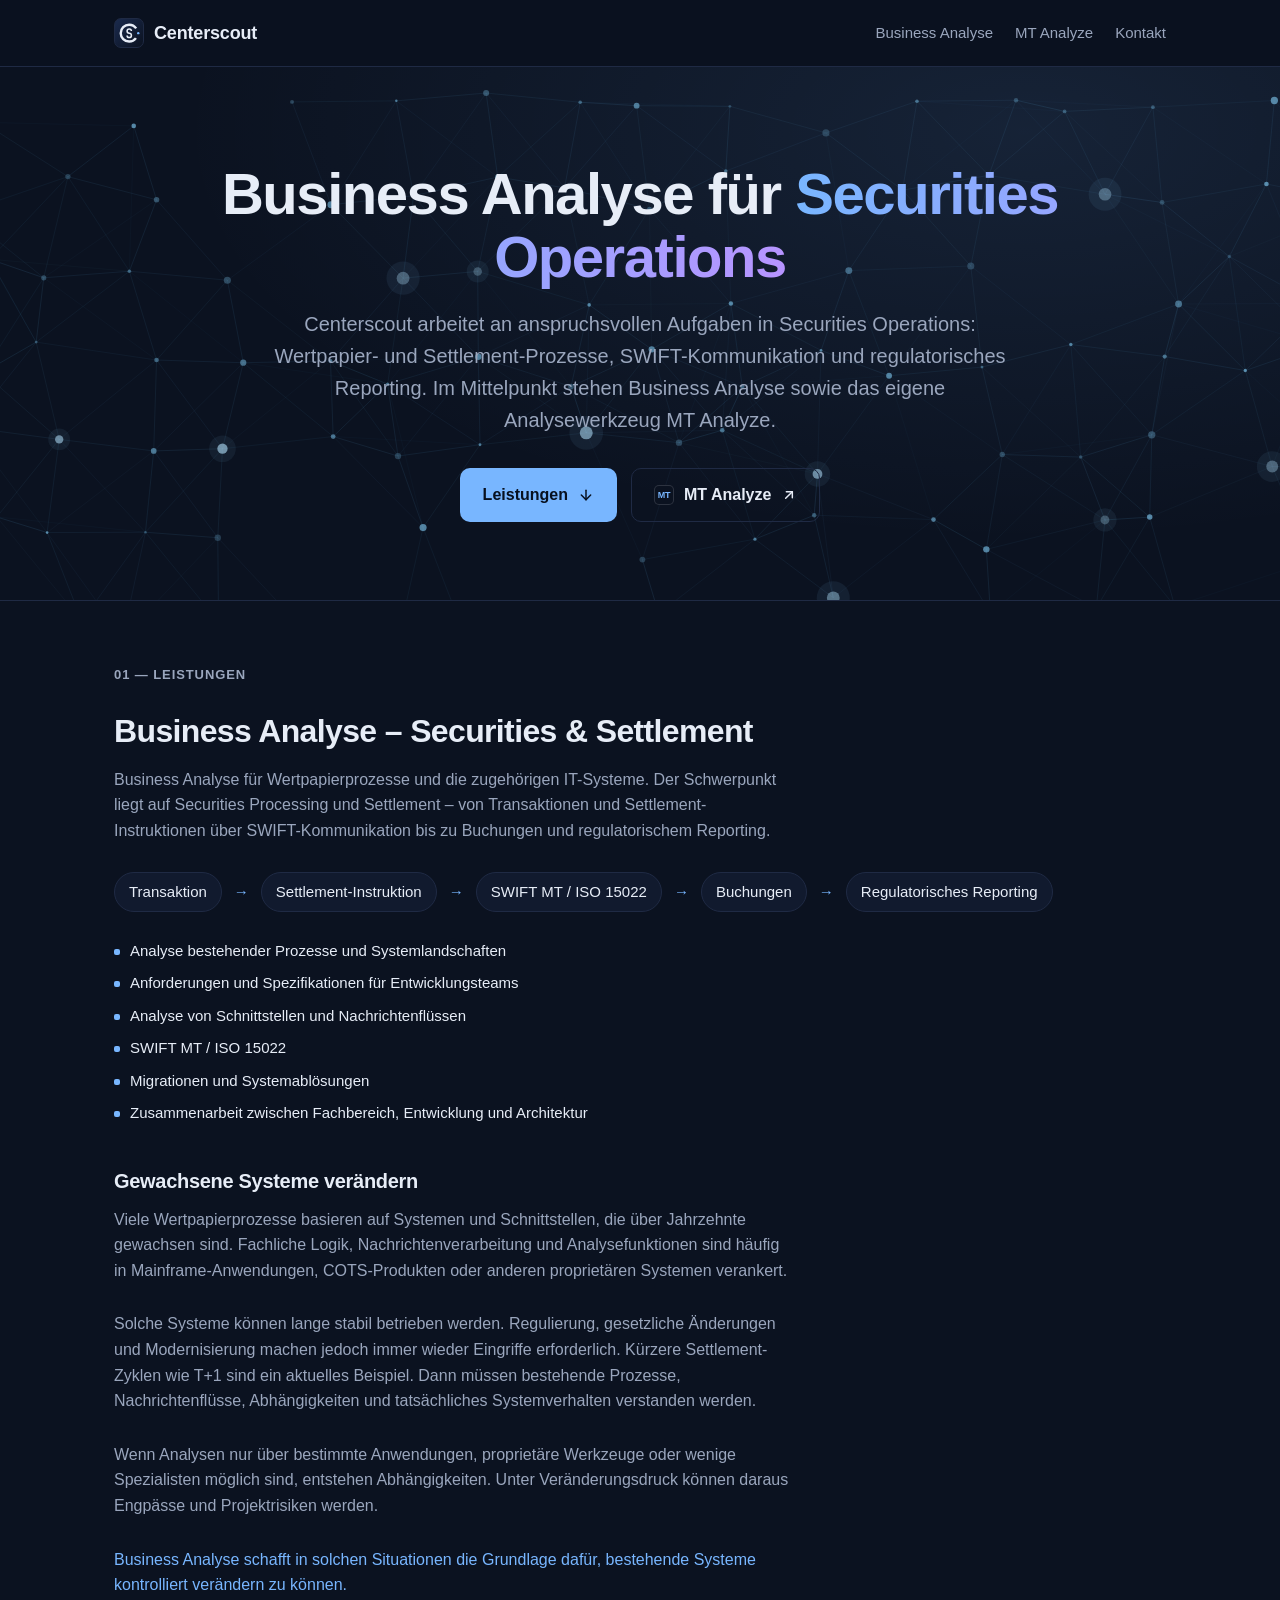
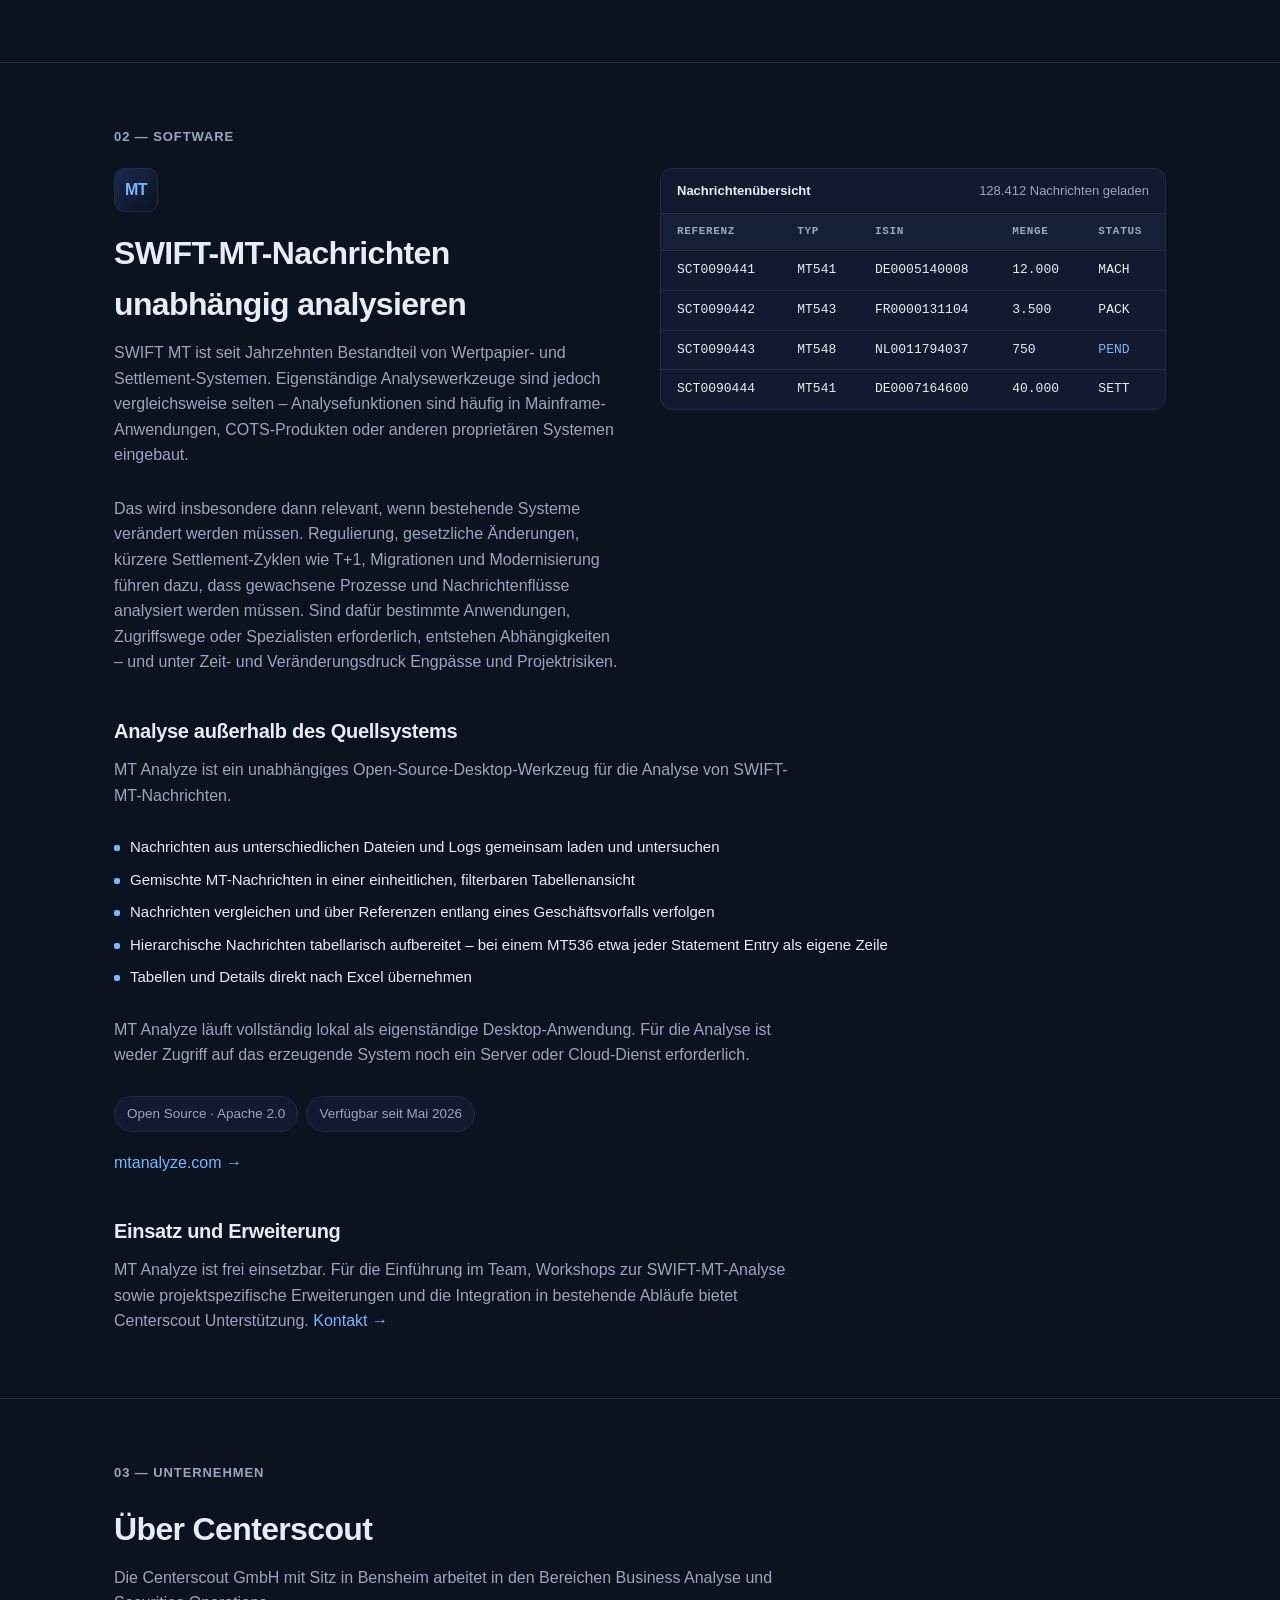
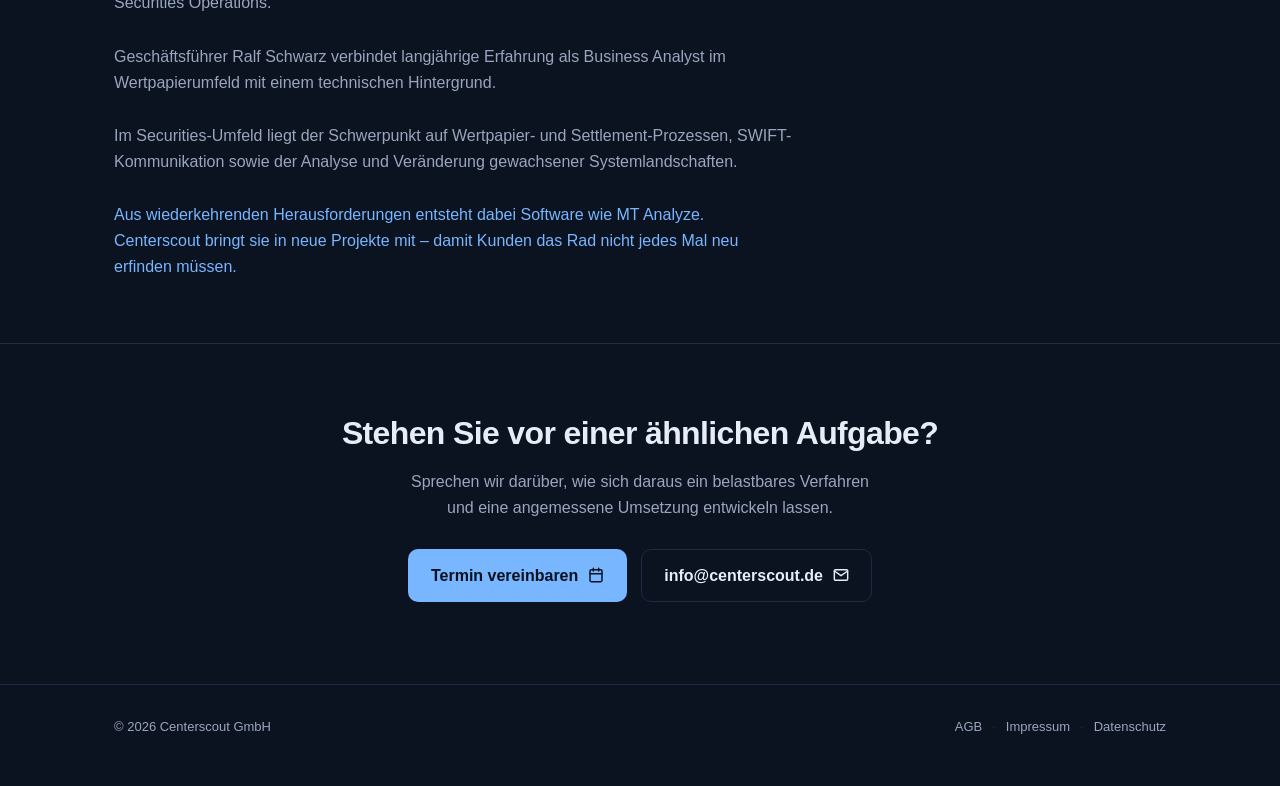
==== commit 68533956: "Update index.html" ====
--- a/index.html
+++ b/index.html
@@ -3,17 +3,18 @@
 <head>
   <meta charset="utf-8">
   <meta name="viewport" content="width=device-width, initial-scale=1">
-  <title>Centerscout GmbH — Securities Processing und Natural Language Processing</title>
-  <meta name="description" content="Centerscout arbeitet an anspruchsvollen Aufgaben in Securities Processing und Natural Language Processing. Im Mittelpunkt stehen Business Analyse und Software Engineering — dazu eigene Werkzeuge wie MT Analyze und Faktencheck.">
+  <title>Centerscout GmbH — Business Analyse für Securities Operations</title>
+  <meta name="description" content="Centerscout arbeitet an anspruchsvollen Aufgaben in Business Analyse und Securities Operations — Wertpapier- und Settlement-Prozesse, SWIFT-Kommunikation und regulatorisches Reporting. Dazu das eigene Analysewerkzeug MT Analyze.">
   <meta name="theme-color" content="#0b1220">
 
   <meta property="og:title" content="Centerscout GmbH">
-  <meta property="og:description" content="Securities Processing, Natural Language Processing und Software Engineering — mit eigener Analysesoftware.">
+  <meta property="og:description" content="Business Analyse und Securities Operations — mit eigener Analysesoftware MT Analyze.">
   <meta property="og:type" content="website">
   <meta property="og:url" content="https://www.centerscout.de">
 
   <link rel="icon" type="image/svg+xml" href="favicon.svg">
 
+  
   <style>
     :root {
       --bg: #0b1220;
@@ -42,14 +43,6 @@
 
     a { color: var(--accent); text-decoration: none; }
     a:hover { color: var(--accent-strong); text-decoration: underline; }
-
-    mark {
-      background: rgba(120, 182, 255, 0.18);
-      color: var(--fg);
-      border-bottom: 1px solid var(--accent);
-      border-radius: 2px;
-      padding: 0 3px;
-    }
 
     .container {
       max-width: var(--max);
@@ -379,21 +372,6 @@
     .grid-table td { color: var(--fg); }
     .grid-table .accent-cell { color: var(--accent); }
     .panel-body { padding: 16px; }
-    .kv { display: grid; gap: 12px; font-family: ui-monospace, SFMono-Regular, Menlo, Consolas, monospace; font-size: 12.5px; }
-    .kv > div > span { display: block; }
-    .kv .k { color: var(--fg-muted); }
-    .kv .v { color: var(--fg); }
-    .score {
-      display: flex;
-      justify-content: space-between;
-      gap: 12px;
-      padding-bottom: 12px;
-      border-bottom: 1px solid var(--border);
-      font-size: 13.5px;
-    }
-    .score:last-child { border-bottom: none; padding-bottom: 0; }
-    .score .sub { display: block; font-size: 12px; color: var(--fg-muted); margin-top: 3px; }
-    .score .val { font-family: ui-monospace, SFMono-Regular, Menlo, Consolas, monospace; color: var(--accent); }
 
     /* ------- contact ------- */
     .contact { text-align: center; }
@@ -440,9 +418,7 @@
       </a>
       <nav class="nav-links">
         <a href="#business-analyse">Business Analyse</a>
-        <a href="#nlp">NLP</a>
         <a href="#mt-analyze">MT Analyze</a>
-        <a href="#faktencheck">Faktencheck</a>
         <a href="#kontakt">Kontakt</a>
       </nav>
     </div>
@@ -451,12 +427,11 @@
   <main>
     <section class="hero">
       <div class="container">
-        <h1>Securities Processing und <span class="accent">Natural Language Processing</span></h1>
+        <h1>Business Analyse für <span class="accent">Securities Operations</span></h1>
         <p class="tagline">
-          Centerscout arbeitet an anspruchsvollen Aufgaben in Securities Processing und Natural Language Processing.
-          Im Mittelpunkt stehen Business Analyse und Software Engineering: Probleme verstehen, Anforderungen und
-          Rahmenbedingungen klären und Lösungen entwickeln, die fachlich geeignet, technisch angemessen und
-          wirtschaftlich tragfähig sind.
+          Centerscout arbeitet an anspruchsvollen Aufgaben in Securities Operations: Wertpapier- und
+          Settlement-Prozesse, SWIFT-Kommunikation und regulatorisches Reporting. Im Mittelpunkt stehen
+          Business Analyse sowie das eigene Analysewerkzeug MT Analyze.
         </p>
         <div class="cta-row">
           <a class="btn btn-primary" href="#business-analyse">
@@ -525,221 +500,10 @@
       </div>
     </section>
 
-    <!-- ============ 02 — Natural Language Processing ============ -->
-    <section class="section" id="nlp">
-      <div class="container">
-        <p class="section-label">02 — Leistungen</p>
-        <div class="feature">
-          <div>
-            <h2>Natural Language Processing</h2>
-            <p class="lead">
-              Natural Language Processing ermöglicht es, Informationen automatisiert aus natürlicher Sprache zu
-              gewinnen und für weitere Prozesse strukturiert verfügbar zu machen.
-            </p>
-            <p class="lead">
-              Centerscout beschäftigt sich insbesondere mit der Verarbeitung deutscher Sprache in fachlichen
-              Business-Kontexten und mit großen Dokumentmengen. Ein Anwendungsgebiet ist beispielsweise die
-              automatisierte Gewinnung von ESG-Kennzahlen und anderen fachlichen Informationen aus
-              Unternehmensberichten.
-            </p>
-            <div class="chips">
-              <span class="chip">Deutsche Sprache</span>
-              <span class="chip">Information Extraction</span>
-              <span class="chip">Große Dokumentmengen</span>
-            </div>
-          </div>
-          <figure class="panel" style="margin: 0;">
-            <div class="panel-head"><strong>Quelltext</strong> <span class="right">Erkennung</span></div>
-            <div class="panel-body">
-              <p style="font-size: 14px; line-height: 1.9; margin: 0 0 16px; color: var(--fg-muted);">
-                Die Gesellschaft hat ihren Sitz in <mark>Frankfurt am Main</mark> und wurde am
-                <mark>14. März 2019</mark> in das Handelsregister eingetragen. Das Stammkapital beträgt <mark>50.000 EUR</mark>.
-              </p>
-              <div class="kv">
-                <div><span class="k">sitz</span><span class="v">Frankfurt am Main</span></div>
-                <div><span class="k">eintragung</span><span class="v">2019-03-14</span></div>
-                <div><span class="k">stammkapital</span><span class="v">50000 EUR</span></div>
-              </div>
-            </div>
-          </figure>
-        </div>
-
-        <h3 class="sub">NLP ist mehr als ein Sprachmodell</h3>
-        <p class="lead">
-          Moderne Sprachmodelle haben die Möglichkeiten der automatisierten Sprachverarbeitung erheblich erweitert.
-          Sie ersetzen etablierte NLP-Verfahren jedoch nicht automatisch.
-        </p>
-        <p class="lead">
-          Satzsegmentierung, Information Extraction, domänenspezifische Regeln und trainierte NLP-Modelle können klar
-          abgegrenzte Aufgaben schnell, reproduzierbar und mit vergleichsweise geringem Ressourcenbedarf bearbeiten.
-          Sprachmodelle besitzen ihre Stärken dort, wo semantische Zusammenhänge, variierende Formulierungen oder
-          komplexere Bewertungen berücksichtigt werden müssen. Gerade bei deutscher Sprache und spezialisiertem
-          Business-Kontext kann die Kombination unterschiedlicher Verfahren interessant sein.
-        </p>
-        <p class="lead quote">
-          Die entscheidende Frage ist deshalb nicht „Klassisches NLP oder Sprachmodell?", sondern: Welches Verfahren
-          ist für die jeweilige Aufgabe geeignet – und wie lassen sich die Stärken unterschiedlicher Verfahren
-          sinnvoll kombinieren?
-        </p>
-
-        <h3 class="sub">Große Textmengen verarbeiten</h3>
-        <p class="lead">
-          Bei wenigen Dokumenten fällt der Ressourcenbedarf eines einzelnen Verarbeitungsschritts kaum ins Gewicht.
-          Bei Hunderttausenden Dokumenten sieht das anders aus. Dann werden Durchsatz, Latenz, Speicher- und
-          Rechenbedarf sowie die Kosten jedes Verarbeitungsschritts zu relevanten Architekturgrößen.
-        </p>
-        <p class="lead">
-          Ein spezialisiertes NLP-Verfahren kann eine klar definierte Aufgabe möglicherweise mit einem Bruchteil des
-          Ressourcenbedarfs eines großen Sprachmodells erledigen. Umgekehrt kann ein Sprachmodell wirtschaftlich
-          sinnvoll sein, wenn es eine Aufgabe ermöglicht, die mit klassischen Verfahren nur mit erheblichem
-          Entwicklungs- oder manuellem Arbeitsaufwand lösbar wäre.
-        </p>
-        <p class="lead accent-text">Entscheidend ist das Gesamtsystem.</p>
-      </div>
-    </section>
-
-    <!-- ============ 03 — KI-gestützte Qualitätssteuerung ============ -->
-    <section class="section" id="qualitaet">
-      <div class="container">
-        <p class="section-label">03 — Leistungen</p>
-        <h2>KI-gestützte Qualitätssteuerung</h2>
-        <p class="lead">
-          Automatisierte Textanalyse benötigt einen kontinuierlichen Qualitätsprozess – von der Entwicklung bis in
-          den laufenden Betrieb.
-        </p>
-        <div class="chain" style="margin-bottom: 28px;">
-          <span class="node">Erkennen</span>
-          <span class="arrow" aria-hidden="true">→</span>
-          <span class="node">Evaluieren</span>
-          <span class="arrow" aria-hidden="true">→</span>
-          <span class="node">Fehler analysieren</span>
-          <span class="arrow" aria-hidden="true">→</span>
-          <span class="node">Daten &amp; Modelle verbessern</span>
-          <span class="arrow" aria-hidden="true">→</span>
-          <span class="node">neu trainieren</span>
-          <span class="arrow" aria-hidden="true">↻</span>
-        </div>
-        <p class="lead">
-          Sprachmodelle können bestehende NLP-Pipelines dabei als zusätzliche Prüfinstanz ergänzen. Sie können
-          beispielsweise bewerten, ob eine strukturierte Erkennung durch den zugrunde liegenden Text gestützt wird,
-          oder nach Informationen suchen, die von der bestehenden Pipeline möglicherweise nicht erkannt wurden.
-        </p>
-        <p class="lead accent-text">Die fachliche Entscheidung bleibt beim Menschen.</p>
-
-        <h3 class="sub">Evaluation in der Entwicklung</h3>
-        <p class="lead">
-          Neue NLP-Features müssen fachlich evaluiert werden. Änderungen dürfen bestehende Erkennungen nicht
-          unbeabsichtigt verschlechtern.
-        </p>
-        <p class="lead">
-          Ein an fachlichen Bewertungsmaßstäben kalibriertes Sprachmodell kann Evaluationen vorstrukturieren,
-          auffällige Ergebnisse hervorheben und menschliche Bewertungen ergänzen. Unterschiedliche Modelle können mit
-          denselben Prüfdaten ausgeführt und mit Referenzbewertungen verglichen werden.
-        </p>
-        <p class="lead">
-          Das Sprachmodell wird damit nicht selbst zum Qualitätsmaßstab. Auch seine Bewertung muss gegen fachliche
-          Standards evaluiert und bei Modelländerungen erneut überprüft werden.
-        </p>
-
-        <h3 class="sub">Human-in-the-Loop im Betrieb</h3>
-        <p class="lead">
-          Menschliche Prüfung ist ein wesentlicher Bestandteil vieler produktiver NLP-Prozesse. Bei großen
-          Verarbeitungsmengen kann sie jedoch selbst zum Engpass werden.
-        </p>
-        <p class="lead">
-          Automatisierte Evaluation kann helfen, die menschliche Prüfung gezielter einzusetzen. Auffällige oder
-          unsichere Fälle können priorisiert werden. Erkenntnisse aus dem produktiven Betrieb fließen anschließend
-          wieder in Entwicklung, Evaluation und Regressionstests ein.
-        </p>
-        <div class="chain" style="margin-bottom: 20px;">
-          <span class="node">Plan</span>
-          <span class="arrow" aria-hidden="true">→</span>
-          <span class="node">Do</span>
-          <span class="arrow" aria-hidden="true">→</span>
-          <span class="node">Check</span>
-          <span class="arrow" aria-hidden="true">→</span>
-          <span class="node">Act</span>
-          <span class="arrow" aria-hidden="true">↻</span>
-        </div>
-        <p class="lead accent-text">Evaluation endet nicht beim Release.</p>
-
-        <h3 class="sub">Durchsatz, Kosten und Betriebsmodell</h3>
-        <p class="lead">
-          Auch beim Einsatz von Sprachmodellen muss die gesamte Verarbeitung betrachtet werden.
-        </p>
-        <p class="lead">
-          Cloud-Dienste unterliegen je nach Anbieter und Betriebsmodell Begrenzungen bei Requests und
-          Token-Durchsatz. Bei großen Verarbeitungsmengen können Rate Limits, Netzwerklatenz und nutzungsabhängige
-          Kosten erheblichen Einfluss auf Durchlaufzeiten und Wirtschaftlichkeit haben. Lokale Modelle haben andere
-          Anforderungen: Hardware und Verarbeitungskapazität müssen für das erwartete Volumen ausgelegt werden.
-        </p>
-        <p class="lead">
-          Weder Cloud noch lokaler Betrieb ist grundsätzlich die bessere Lösung. Qualität, Volumen, Durchsatz,
-          Latenz, Daten, Infrastruktur, Abhängigkeiten, Kosten und betriebliche Risiken müssen gemeinsam betrachtet
-          werden.
-        </p>
-      </div>
-    </section>
-
-    <!-- ============ 04 — Software Engineering ============ -->
-    <section class="section" id="engineering">
-      <div class="container">
-        <p class="section-label">04 — Leistungen</p>
-        <h2>Software Engineering – vom Problem zur angemessenen Lösung</h2>
-        <p class="lead">
-          Ausgangspunkt ist das Problem, nicht eine vorgegebene Technologie oder ein vorhandenes Produkt. Software
-          Engineering bedeutet für Centerscout, fachliche Anforderungen, bestehende Systeme, technische Möglichkeiten
-          und die Bedingungen des späteren Betriebs gemeinsam zu betrachten.
-        </p>
-        <p class="lead">
-          Nicht jede Aufgabe benötigt eine neue Plattform. Nicht jede Textverarbeitung benötigt ein Sprachmodell.
-          Und nicht jedes Sprachmodell muss als Cloud-Dienst betrieben werden. Manchmal ist ein kleines
-          spezialisiertes Werkzeug die angemessene Lösung, manchmal ein klassischer Algorithmus, manchmal ein
-          Sprachmodell. Häufig liegt die beste Lösung in der Kombination unterschiedlicher Verfahren.
-        </p>
-        <p class="lead accent-text">
-          Entscheidend ist das Verhältnis zwischen fachlichem Nutzen und erforderlichem Aufwand.
-        </p>
-
-        <h3 class="sub">Angemessenheit und Wirtschaftlichkeit</h3>
-        <p class="lead">
-          Technische Lösungen müssen nicht nur funktionieren. Sie müssen unter realen Bedingungen sinnvoll betrieben
-          werden können. Dazu gehören:
-        </p>
-        <ul class="bullets">
-          <li>Entwicklungs- und Integrationsaufwand</li>
-          <li>menschlicher Arbeitsaufwand</li>
-          <li>Durchsatz und Latenz</li>
-          <li>Infrastruktur und Ressourcenbedarf</li>
-          <li>Abhängigkeiten und Engpässe</li>
-          <li>Betriebs- und Projektrisiken</li>
-          <li>laufende Kosten</li>
-        </ul>
-        <p class="lead">
-          Anbieter und Anwender haben dabei nicht zwangsläufig dieselben wirtschaftlichen Anreize. Nutzungsabhängige
-          Dienste optimieren andere Größen als ein Unternehmen, das einen Geschäftsprozess zuverlässig und
-          wirtschaftlich betreiben möchte. Deshalb wird eine Technologie nicht danach beurteilt, wie intensiv sie
-          eingesetzt werden kann, sondern danach, welchen Beitrag sie zur Lösung der konkreten Aufgabe leistet.
-        </p>
-
-        <h3 class="sub">Ressourcenschonendes Software Engineering</h3>
-        <p class="lead">
-          Angemessener Ressourceneinsatz ist zugleich eine Frage der Nachhaltigkeit. Wenn eine fachliche Aufgabe mit
-          einem spezialisierten Algorithmus zuverlässig gelöst werden kann, muss dafür nicht zwangsläufig ein großes
-          Sprachmodell ausgeführt werden. Wenn ein Sprachmodell dagegen erheblichen manuellen Aufwand reduziert oder
-          eine sonst nur schwer lösbare Aufgabe ermöglicht, kann sein Ressourceneinsatz gerechtfertigt sein.
-        </p>
-        <p class="lead accent-text">
-          Ein angemessenes System erreicht ein belastbares fachliches Ergebnis mit einem dafür angemessenen Einsatz
-          von Software, Rechenleistung und Infrastruktur.
-        </p>
-      </div>
-    </section>
-
-    <!-- ============ 05 — MT Analyze ============ -->
+    <!-- ============ 02 — MT Analyze ============ -->
     <section class="section" id="mt-analyze">
       <div class="container">
-        <p class="section-label">05 — Software</p>
+        <p class="section-label">02 — Software</p>
         <div class="feature">
           <div>
             <a class="mt-mark" href="https://www.mtanalyze.com/" target="_blank" rel="noopener" aria-label="MT Analyze">MT</a>
@@ -808,119 +572,26 @@
       </div>
     </section>
 
-    <!-- ============ 06 — Faktencheck ============ -->
-    <section class="section" id="faktencheck">
-      <div class="container">
-        <p class="section-label">06 — Software</p>
-        <div class="feature">
-          <div>
-            <h2>Faktencheck – KI-gestützte Evaluation von NLP-Ergebnissen</h2>
-            <p class="lead">
-              Faktencheck ist ein funktionsfähiges Software-Werkzeug zur automatisierten Evaluation von Ergebnissen
-              einer Textanalyse-Pipeline.
-            </p>
-            <p class="lead">
-              Die Anwendung verarbeitet Prüfberichte mit dem ursprünglichen Text, markierten Textstellen und daraus
-              abgeleiteten strukturierten Erkennungen.
-            </p>
-          </div>
-          <figure class="panel" style="margin: 0;">
-            <div class="panel-head"><strong>Faktencheck</strong> <span class="right">Batch 04 · lokales Modell</span></div>
-            <div class="panel-body" style="display: grid; gap: 12px;">
-              <div class="score">
-                <span>Die Gesellschaft hat ihren Sitz in Frankfurt am Main. <span class="sub">durch Quelle gestützt</span></span>
-                <span class="val">0.96</span>
-              </div>
-              <div class="score">
-                <span>Die Eintragung erfolgte am 14. März 2019. <span class="sub">durch Quelle gestützt</span></span>
-                <span class="val">0.91</span>
-              </div>
-              <div class="score">
-                <span>Das Stammkapital beträgt 500.000 EUR. <span class="sub" style="color: var(--accent);">nicht gestützt — zur Prüfung markiert</span></span>
-                <span class="val">0.24</span>
-              </div>
-            </div>
-          </figure>
-        </div>
-
-        <h3 class="sub">Erkennungen überprüfen</h3>
-        <p class="lead">
-          Ein lokales Sprachmodell bewertet, ob eine strukturierte Erkennung durch den zugrunde liegenden Text
-          gestützt wird, und gibt dazu einen Konfidenzwert aus. Modelle und Bewertungsmethoden sind konfigurierbar.
-        </p>
-        <p class="lead">
-          Derselbe Prüfbericht kann mit unterschiedlichen Sprachmodellen verarbeitet werden. Die Ergebnisse werden in
-          einem Excel-Report zusammengeführt und können miteinander sowie mit fachlichen Referenzbewertungen
-          verglichen werden. Damit lässt sich untersuchen, wie zuverlässig unterschiedliche Modelle eine konkrete
-          Evaluationsaufgabe übernehmen.
-        </p>
-
-        <h3 class="sub">Übersehene Informationen suchen</h3>
-        <p class="lead">
-          Faktencheck kann zusätzlich nach Informationen suchen, die von einer bestehenden NLP-Pipeline möglicherweise
-          nicht erkannt wurden. Dazu wird ein frei definierbarer fachlicher Fragenkatalog verwendet.
-        </p>
-        <p class="lead">
-          Ein Embedding-Modell sucht relevante Stellen im Eingangstext, die anschließend für die weitere Bewertung
-          herangezogen werden können. Der Text wird dafür mit klassischen NLP-Verfahren satzweise segmentiert. Eine
-          Vektordatenbank ist nicht erforderlich.
-        </p>
-        <p class="lead accent-text">
-          Faktencheck kombiniert unterschiedliche Verfahren dort, wo sie ihre jeweiligen Stärken haben: klassische
-          Sprachverarbeitung für die Textstruktur, Embeddings für die semantische Suche und Sprachmodelle für die
-          Bewertung.
-        </p>
-
-        <h3 class="sub">Für Batchverarbeitung ausgelegt</h3>
-        <p class="lead">
-          Faktencheck ist nicht auf einzelne interaktive Anfragen ausgerichtet, sondern auf wiederholte Evaluation
-          und größere Textmengen. Sprach- und Embedding-Modelle werden lokal betrieben; dadurch kann die
-          Verarbeitungskapazität auf das erwartete Volumen abgestimmt werden.
-        </p>
-        <p class="lead">
-          Bei der Bewertung eines Betriebsmodells werden jedoch nicht nur die Modellkosten betrachtet. Durchsatz,
-          Latenz, Hardwarebedarf, Datenvolumen und notwendige menschliche Prüfung bestimmen gemeinsam die
-          Wirtschaftlichkeit des Gesamtprozesses. Die Desktop-Oberfläche ermöglicht Evaluationen auch ohne
-          Softwareentwicklung.
-        </p>
-        <div class="chips" style="margin-bottom: 18px;">
-          <span class="chip">MVP · vollständig funktionsfähig</span>
-        </div>
-
-        <h3 class="sub">Einsatz und Erweiterung</h3>
-        <p class="lead">
-          Faktencheck lässt sich an konkrete Evaluationsaufgaben anpassen. Für einen Workshop zum Einstieg, die
-          Kalibrierung an fachlichen Bewertungsmaßstäben oder die Integration in bestehende Pipelines bietet
-          Centerscout Unterstützung. <a href="#kontakt">Kontakt →</a>
-        </p>
-      </div>
-    </section>
-
-    <!-- ============ 07 — Über Centerscout ============ -->
+    <!-- ============ 03 — Über Centerscout ============ -->
     <section class="section" id="unternehmen">
       <div class="container">
-        <p class="section-label">07 — Unternehmen</p>
+        <p class="section-label">03 — Unternehmen</p>
         <h2>Über Centerscout</h2>
         <p class="lead">
-          Die Centerscout GmbH mit Sitz in Bensheim arbeitet in den Bereichen Securities Processing, Natural Language
-          Processing und Software Engineering.
+          Die Centerscout GmbH mit Sitz in Bensheim arbeitet in den Bereichen Business Analyse und Securities
+          Operations.
         </p>
         <p class="lead">
           Geschäftsführer Ralf Schwarz verbindet langjährige Erfahrung als Business Analyst im Wertpapierumfeld mit
-          einem technischen Hintergrund in der Softwareentwicklung.
+          einem technischen Hintergrund.
         </p>
         <p class="lead">
           Im Securities-Umfeld liegt der Schwerpunkt auf Wertpapier- und Settlement-Prozessen, SWIFT-Kommunikation
           sowie der Analyse und Veränderung gewachsener Systemlandschaften.
         </p>
-        <p class="lead">
-          Im NLP-Umfeld liegt der Schwerpunkt auf deutscher Sprache und fachlichen Business-Kontexten – von
-          klassischer Information Extraction über die Verarbeitung großer Dokumentmengen bis zur ergänzenden Nutzung
-          moderner Sprachmodelle.
-        </p>
         <p class="lead accent-text">
-          Aus wiederkehrenden Herausforderungen entstehen dabei Software-Werkzeuge wie MT Analyze und Faktencheck.
-          Centerscout bringt sie in neue Projekte mit – damit Kunden das Rad nicht jedes Mal neu erfinden müssen.
+          Aus wiederkehrenden Herausforderungen entsteht dabei Software wie MT Analyze. Centerscout bringt sie in
+          neue Projekte mit – damit Kunden das Rad nicht jedes Mal neu erfinden müssen.
         </p>
       </div>
     </section>
@@ -930,8 +601,8 @@
       <div class="container">
         <h2>Stehen Sie vor einer ähnlichen Aufgabe?</h2>
         <p class="lead" style="margin-left: auto; margin-right: auto; text-wrap: balance;">
-          Ob Securities Processing oder Natural Language Processing – sprechen wir darüber, wie sich daraus ein
-          belastbares Verfahren und eine angemessene Umsetzung entwickeln lassen.
+          Sprechen wir darüber, wie sich daraus ein belastbares Verfahren und eine angemessene Umsetzung entwickeln
+          lassen.
         </p>
         <div class="cta-row">
           <a class="btn btn-primary" href="https://outlook.office.com/bookwithme/user/fe2103555724467bb8f1732cab780a8d@centerscout.net/meetingtype/-0tv2Tduv0uOp73d7A0fvA2?anonymous&amp;ismsaljsauthenabled&amp;ep=mlink" target="_blank" rel="noopener">
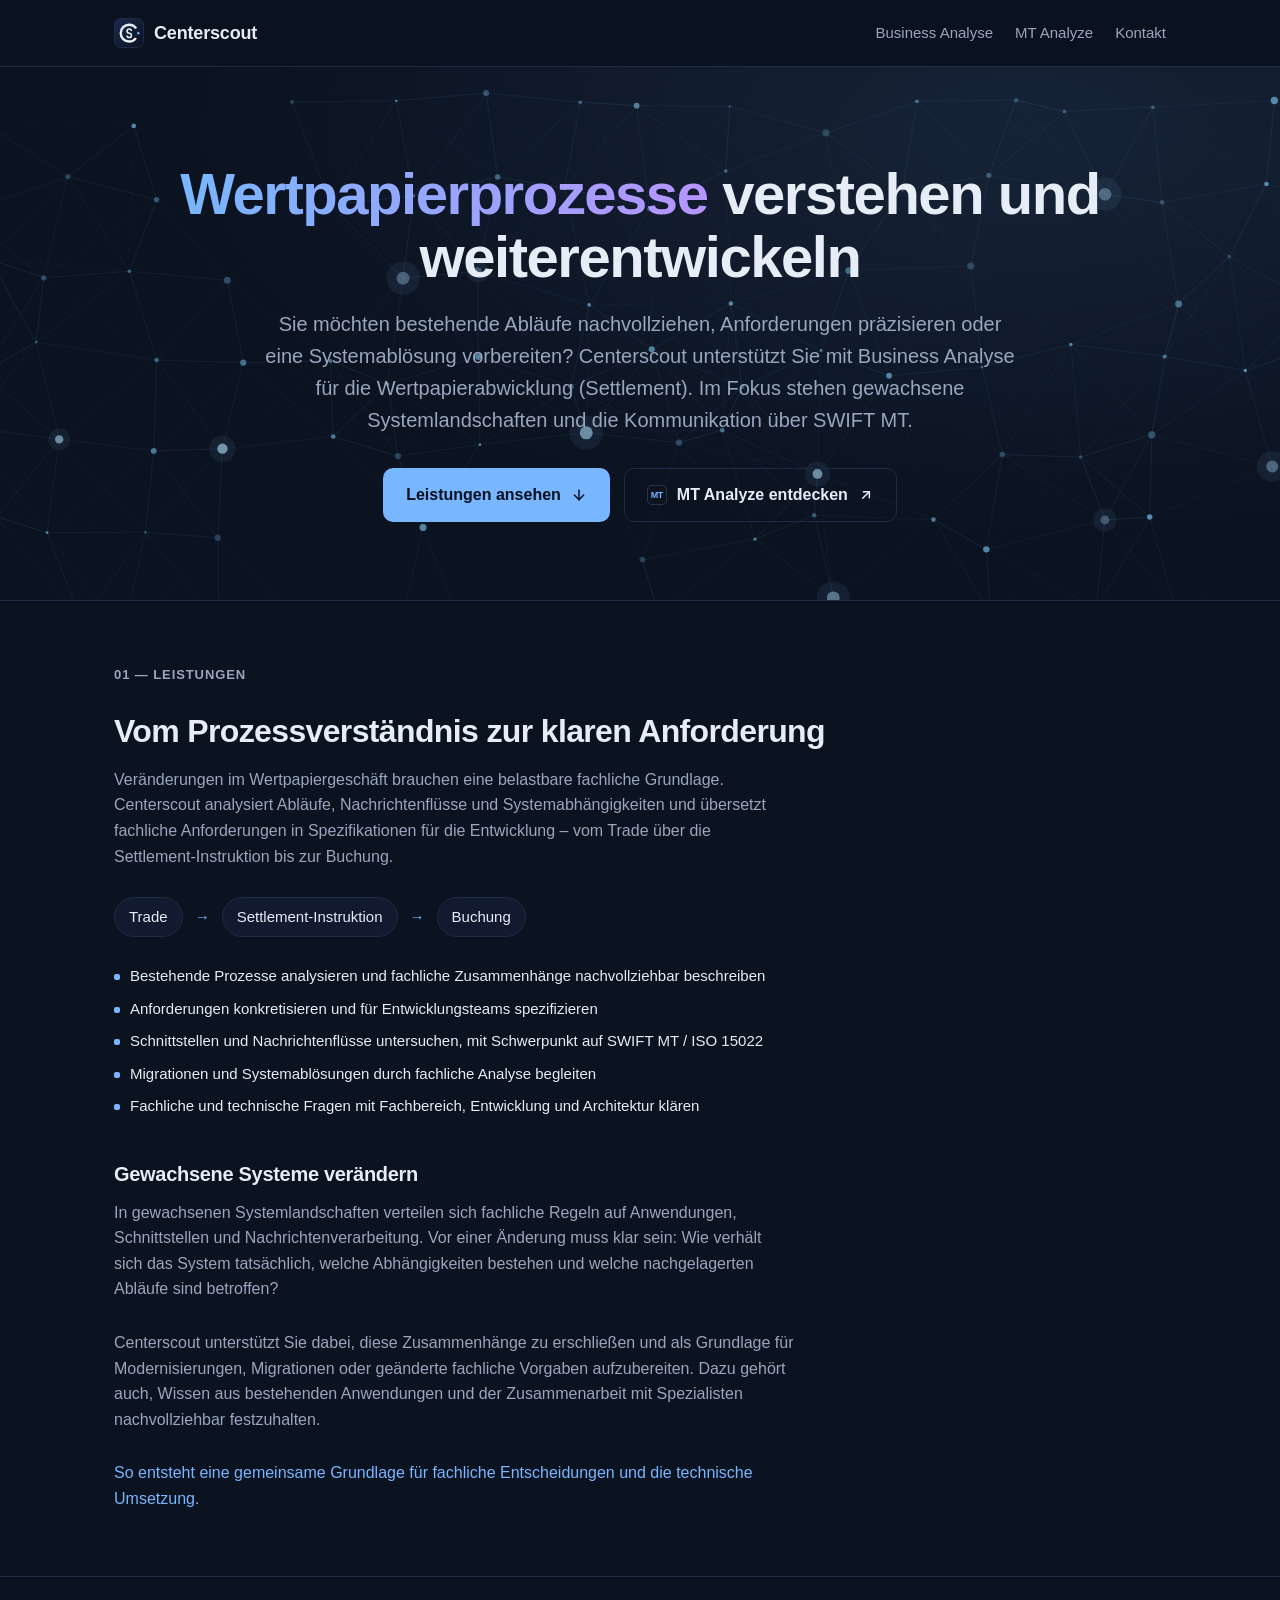
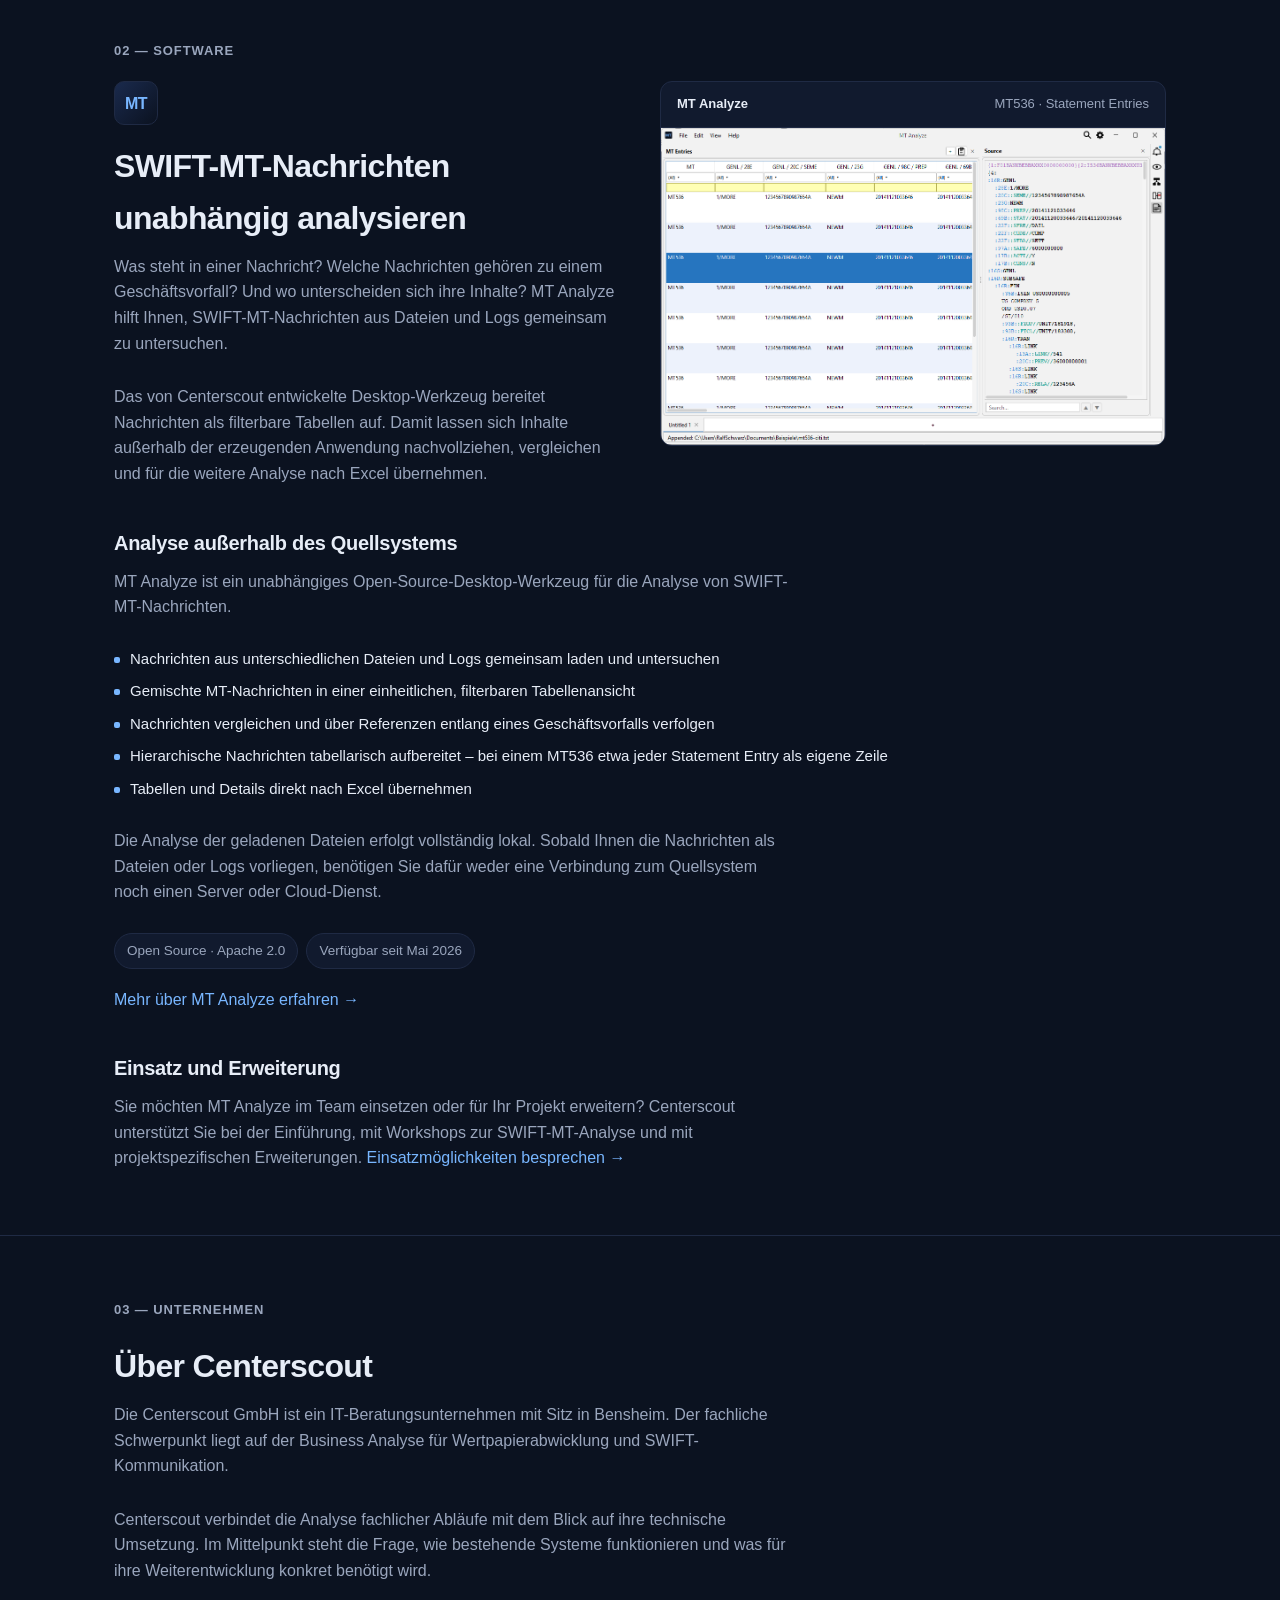
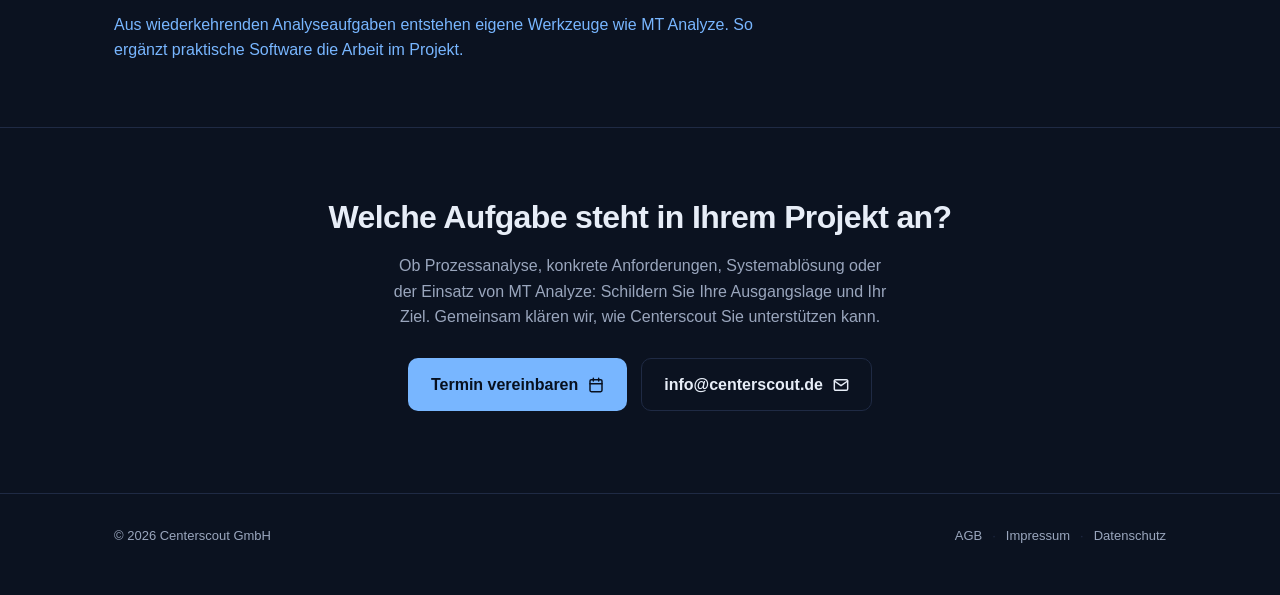
==== commit 805324c8: "Update" ====
--- a/index.html
+++ b/index.html
@@ -3,12 +3,12 @@
 <head>
   <meta charset="utf-8">
   <meta name="viewport" content="width=device-width, initial-scale=1">
-  <title>Centerscout GmbH — Business Analyse für Securities Operations</title>
-  <meta name="description" content="Centerscout arbeitet an anspruchsvollen Aufgaben in Business Analyse und Securities Operations — Wertpapier- und Settlement-Prozesse, SWIFT-Kommunikation und regulatorisches Reporting. Dazu das eigene Analysewerkzeug MT Analyze.">
+  <title>Centerscout GmbH — Business Analyse für Wertpapierprozesse</title>
+  <meta name="description" content="Centerscout unterstützt Sie bei der Analyse und Weiterentwicklung der Wertpapierabwicklung: Anforderungen, Schnittstellen und SWIFT-MT-Analyse.">
   <meta name="theme-color" content="#0b1220">
 
   <meta property="og:title" content="Centerscout GmbH">
-  <meta property="og:description" content="Business Analyse und Securities Operations — mit eigener Analysesoftware MT Analyze.">
+  <meta property="og:description" content="Wertpapierprozesse verstehen und gezielt weiterentwickeln. Business Analyse für Settlement und SWIFT-Kommunikation – ergänzt durch MT Analyze.">
   <meta property="og:type" content="website">
   <meta property="og:url" content="https://www.centerscout.de">
 
@@ -427,20 +427,20 @@
   <main>
     <section class="hero">
       <div class="container">
-        <h1>Business Analyse für <span class="accent">Securities Operations</span></h1>
+        <h1><span class="accent">Wertpapierprozesse</span> verstehen und weiterentwickeln</h1>
         <p class="tagline">
-          Centerscout arbeitet an anspruchsvollen Aufgaben in Securities Operations: Wertpapier- und
-          Settlement-Prozesse, SWIFT-Kommunikation und regulatorisches Reporting. Im Mittelpunkt stehen
-          Business Analyse sowie das eigene Analysewerkzeug MT Analyze.
+          Sie möchten bestehende Abläufe nachvollziehen, Anforderungen präzisieren oder eine Systemablösung
+          vorbereiten? Centerscout unterstützt Sie mit Business Analyse für die Wertpapierabwicklung (Settlement).
+          Im Fokus stehen gewachsene Systemlandschaften und die Kommunikation über SWIFT MT.
         </p>
         <div class="cta-row">
           <a class="btn btn-primary" href="#business-analyse">
-            Leistungen
+            Leistungen ansehen
             <svg width="16" height="16" viewBox="0 0 24 24" fill="none" stroke="currentColor" stroke-width="2.2" stroke-linecap="round" stroke-linejoin="round" aria-hidden="true"><path d="M12 5v14"/><path d="m19 12-7 7-7-7"/></svg>
           </a>
           <a class="btn btn-secondary" href="https://www.mtanalyze.com/" target="_blank" rel="noopener">
             <span class="btn-mt" aria-hidden="true">MT</span>
-            MT Analyze
+            MT Analyze entdecken
             <svg width="16" height="16" viewBox="0 0 24 24" fill="none" stroke="currentColor" stroke-width="2.2" stroke-linecap="round" stroke-linejoin="round" aria-hidden="true"><path d="M7 17 17 7"/><path d="M8 7h9v9"/></svg>
           </a>
         </div>
@@ -451,51 +451,40 @@
     <section class="section" id="business-analyse">
       <div class="container">
         <p class="section-label">01 — Leistungen</p>
-        <h2>Business Analyse – Securities &amp; Settlement</h2>
-        <p class="lead">
-          Business Analyse für Wertpapierprozesse und die zugehörigen IT-Systeme. Der Schwerpunkt liegt auf
-          Securities Processing und Settlement – von Transaktionen und Settlement-Instruktionen über
-          SWIFT-Kommunikation bis zu Buchungen und regulatorischem Reporting.
+        <h2>Vom Prozessverständnis zur klaren Anforderung</h2>
+        <p class="lead">
+          Veränderungen im Wertpapiergeschäft brauchen eine belastbare fachliche Grundlage. Centerscout
+          analysiert Abläufe, Nachrichtenflüsse und Systemabhängigkeiten und übersetzt fachliche Anforderungen
+          in Spezifikationen für die Entwicklung – vom Trade über die Settlement-Instruktion bis zur Buchung.
         </p>
         <div class="chain" style="margin-bottom: 28px;">
-          <span class="node">Transaktion</span>
+          <span class="node">Trade</span>
           <span class="arrow" aria-hidden="true">→</span>
           <span class="node">Settlement-Instruktion</span>
           <span class="arrow" aria-hidden="true">→</span>
-          <span class="node">SWIFT MT / ISO 15022</span>
-          <span class="arrow" aria-hidden="true">→</span>
-          <span class="node">Buchungen</span>
-          <span class="arrow" aria-hidden="true">→</span>
-          <span class="node">Regulatorisches Reporting</span>
+          <span class="node">Buchung</span>
         </div>
         <ul class="bullets">
-          <li>Analyse bestehender Prozesse und Systemlandschaften</li>
-          <li>Anforderungen und Spezifikationen für Entwicklungsteams</li>
-          <li>Analyse von Schnittstellen und Nachrichtenflüssen</li>
-          <li>SWIFT MT / ISO 15022</li>
-          <li>Migrationen und Systemablösungen</li>
-          <li>Zusammenarbeit zwischen Fachbereich, Entwicklung und Architektur</li>
+          <li>Bestehende Prozesse analysieren und fachliche Zusammenhänge nachvollziehbar beschreiben</li>
+          <li>Anforderungen konkretisieren und für Entwicklungsteams spezifizieren</li>
+          <li>Schnittstellen und Nachrichtenflüsse untersuchen, mit Schwerpunkt auf SWIFT MT / ISO 15022</li>
+          <li>Migrationen und Systemablösungen durch fachliche Analyse begleiten</li>
+          <li>Fachliche und technische Fragen mit Fachbereich, Entwicklung und Architektur klären</li>
         </ul>
 
         <h3 class="sub">Gewachsene Systeme verändern</h3>
         <p class="lead">
-          Viele Wertpapierprozesse basieren auf Systemen und Schnittstellen, die über Jahrzehnte gewachsen sind.
-          Fachliche Logik, Nachrichtenverarbeitung und Analysefunktionen sind häufig in Mainframe-Anwendungen,
-          COTS-Produkten oder anderen proprietären Systemen verankert.
-        </p>
-        <p class="lead">
-          Solche Systeme können lange stabil betrieben werden. Regulierung, gesetzliche Änderungen und Modernisierung
-          machen jedoch immer wieder Eingriffe erforderlich. Kürzere Settlement-Zyklen wie T+1 sind ein aktuelles
-          Beispiel. Dann müssen bestehende Prozesse, Nachrichtenflüsse, Abhängigkeiten und tatsächliches
-          Systemverhalten verstanden werden.
-        </p>
-        <p class="lead">
-          Wenn Analysen nur über bestimmte Anwendungen, proprietäre Werkzeuge oder wenige Spezialisten möglich sind,
-          entstehen Abhängigkeiten. Unter Veränderungsdruck können daraus Engpässe und Projektrisiken werden.
+          In gewachsenen Systemlandschaften verteilen sich fachliche Regeln auf Anwendungen, Schnittstellen
+          und Nachrichtenverarbeitung. Vor einer Änderung muss klar sein: Wie verhält sich das System tatsächlich,
+          welche Abhängigkeiten bestehen und welche nachgelagerten Abläufe sind betroffen?
+        </p>
+        <p class="lead">
+          Centerscout unterstützt Sie dabei, diese Zusammenhänge zu erschließen und als Grundlage für
+          Modernisierungen, Migrationen oder geänderte fachliche Vorgaben aufzubereiten. Dazu gehört auch,
+          Wissen aus bestehenden Anwendungen und der Zusammenarbeit mit Spezialisten nachvollziehbar festzuhalten.
         </p>
         <p class="lead accent-text">
-          Business Analyse schafft in solchen Situationen die Grundlage dafür, bestehende Systeme kontrolliert
-          verändern zu können.
+          So entsteht eine gemeinsame Grundlage für fachliche Entscheidungen und die technische Umsetzung.
         </p>
       </div>
     </section>
@@ -509,36 +498,22 @@
             <a class="mt-mark" href="https://www.mtanalyze.com/" target="_blank" rel="noopener" aria-label="MT Analyze">MT</a>
             <h2>SWIFT-MT-Nachrichten unabhängig analysieren</h2>
             <p class="lead">
-              SWIFT MT ist seit Jahrzehnten Bestandteil von Wertpapier- und Settlement-Systemen. Eigenständige
-              Analysewerkzeuge sind jedoch vergleichsweise selten – Analysefunktionen sind häufig in
-              Mainframe-Anwendungen, COTS-Produkten oder anderen proprietären Systemen eingebaut.
+              Was steht in einer Nachricht? Welche Nachrichten gehören zu einem Geschäftsvorfall?
+              Und wo unterscheiden sich ihre Inhalte? MT Analyze hilft Ihnen, SWIFT-MT-Nachrichten
+              aus Dateien und Logs gemeinsam zu untersuchen.
             </p>
             <p class="lead">
-              Das wird insbesondere dann relevant, wenn bestehende Systeme verändert werden müssen. Regulierung,
-              gesetzliche Änderungen, kürzere Settlement-Zyklen wie T+1, Migrationen und Modernisierung führen dazu,
-              dass gewachsene Prozesse und Nachrichtenflüsse analysiert werden müssen. Sind dafür bestimmte
-              Anwendungen, Zugriffswege oder Spezialisten erforderlich, entstehen Abhängigkeiten – und unter Zeit- und
-              Veränderungsdruck Engpässe und Projektrisiken.
+              Das von Centerscout entwickelte Desktop-Werkzeug bereitet Nachrichten als filterbare Tabellen auf.
+              Damit lassen sich Inhalte außerhalb der erzeugenden Anwendung nachvollziehen, vergleichen
+              und für die weitere Analyse nach Excel übernehmen.
             </p>
           </div>
           <figure class="panel" style="margin: 0;">
             <div class="panel-head">
-              <strong>Nachrichtenübersicht</strong>
-              <span class="right">128.412 Nachrichten geladen</span>
+              <strong>MT Analyze</strong>
+              <span class="right">MT536 · Statement Entries</span>
             </div>
-            <div style="overflow-x: auto;">
-              <table class="grid-table">
-                <thead>
-                  <tr><th>Referenz</th><th>Typ</th><th>ISIN</th><th>Menge</th><th>Status</th></tr>
-                </thead>
-                <tbody>
-                  <tr><td>SCT0090441</td><td>MT541</td><td>DE0005140008</td><td>12.000</td><td>MACH</td></tr>
-                  <tr><td>SCT0090442</td><td>MT543</td><td>FR0000131104</td><td>3.500</td><td>PACK</td></tr>
-                  <tr><td>SCT0090443</td><td>MT548</td><td>NL0011794037</td><td>750</td><td class="accent-cell">PEND</td></tr>
-                  <tr><td>SCT0090444</td><td>MT541</td><td>DE0007164600</td><td>40.000</td><td>SETT</td></tr>
-                </tbody>
-              </table>
-            </div>
+            <img src="gui.png" alt="MT Analyze: tabellarische Ansicht eines MT536 mit Statement Entries als eigene Zeilen und Rohnachricht im Source-Panel" style="display: block; width: 100%; height: auto;">
           </figure>
         </div>
 
@@ -554,20 +529,21 @@
           <li>Tabellen und Details direkt nach Excel übernehmen</li>
         </ul>
         <p class="lead">
-          MT Analyze läuft vollständig lokal als eigenständige Desktop-Anwendung. Für die Analyse ist weder Zugriff
-          auf das erzeugende System noch ein Server oder Cloud-Dienst erforderlich.
+          Die Analyse der geladenen Dateien erfolgt vollständig lokal. Sobald Ihnen die Nachrichten als Dateien
+          oder Logs vorliegen, benötigen Sie dafür weder eine Verbindung zum Quellsystem noch einen Server
+          oder Cloud-Dienst.
         </p>
         <div class="chips" style="margin-bottom: 18px;">
           <span class="chip">Open Source · Apache 2.0</span>
           <span class="chip">Verfügbar seit Mai 2026</span>
         </div>
-        <p class="lead"><a href="https://www.mtanalyze.com/" target="_blank" rel="noopener">mtanalyze.com →</a></p>
+        <p class="lead"><a href="https://www.mtanalyze.com/" target="_blank" rel="noopener">Mehr über MT Analyze erfahren →</a></p>
 
         <h3 class="sub">Einsatz und Erweiterung</h3>
         <p class="lead">
-          MT Analyze ist frei einsetzbar. Für die Einführung im Team, Workshops zur SWIFT-MT-Analyse sowie
-          projektspezifische Erweiterungen und die Integration in bestehende Abläufe bietet Centerscout
-          Unterstützung. <a href="#kontakt">Kontakt →</a>
+          Sie möchten MT Analyze im Team einsetzen oder für Ihr Projekt erweitern? Centerscout unterstützt
+          Sie bei der Einführung, mit Workshops zur SWIFT-MT-Analyse und mit projektspezifischen Erweiterungen.
+          <a href="#kontakt">Einsatzmöglichkeiten besprechen →</a>
         </p>
       </div>
     </section>
@@ -578,20 +554,17 @@
         <p class="section-label">03 — Unternehmen</p>
         <h2>Über Centerscout</h2>
         <p class="lead">
-          Die Centerscout GmbH mit Sitz in Bensheim arbeitet in den Bereichen Business Analyse und Securities
-          Operations.
-        </p>
-        <p class="lead">
-          Geschäftsführer Ralf Schwarz verbindet langjährige Erfahrung als Business Analyst im Wertpapierumfeld mit
-          einem technischen Hintergrund.
-        </p>
-        <p class="lead">
-          Im Securities-Umfeld liegt der Schwerpunkt auf Wertpapier- und Settlement-Prozessen, SWIFT-Kommunikation
-          sowie der Analyse und Veränderung gewachsener Systemlandschaften.
+          Die Centerscout GmbH ist ein IT-Beratungsunternehmen mit Sitz in Bensheim. Der fachliche Schwerpunkt
+          liegt auf der Business Analyse für Wertpapierabwicklung und SWIFT-Kommunikation.
+        </p>
+        <p class="lead">
+          Centerscout verbindet die Analyse fachlicher Abläufe mit dem Blick auf ihre technische Umsetzung.
+          Im Mittelpunkt steht die Frage, wie bestehende Systeme funktionieren und was für ihre
+          Weiterentwicklung konkret benötigt wird.
         </p>
         <p class="lead accent-text">
-          Aus wiederkehrenden Herausforderungen entsteht dabei Software wie MT Analyze. Centerscout bringt sie in
-          neue Projekte mit – damit Kunden das Rad nicht jedes Mal neu erfinden müssen.
+          Aus wiederkehrenden Analyseaufgaben entstehen eigene Werkzeuge wie MT Analyze.
+          So ergänzt praktische Software die Arbeit im Projekt.
         </p>
       </div>
     </section>
@@ -599,10 +572,10 @@
     <!-- ============ Kontakt ============ -->
     <section class="section contact" id="kontakt">
       <div class="container">
-        <h2>Stehen Sie vor einer ähnlichen Aufgabe?</h2>
+        <h2>Welche Aufgabe steht in Ihrem Projekt an?</h2>
         <p class="lead" style="margin-left: auto; margin-right: auto; text-wrap: balance;">
-          Sprechen wir darüber, wie sich daraus ein belastbares Verfahren und eine angemessene Umsetzung entwickeln
-          lassen.
+          Ob Prozessanalyse, konkrete Anforderungen, Systemablösung oder der Einsatz von MT Analyze:
+          Schildern Sie Ihre Ausgangslage und Ihr Ziel. Gemeinsam klären wir, wie Centerscout Sie unterstützen kann.
         </p>
         <div class="cta-row">
           <a class="btn btn-primary" href="https://outlook.office.com/bookwithme/user/fe2103555724467bb8f1732cab780a8d@centerscout.net/meetingtype/-0tv2Tduv0uOp73d7A0fvA2?anonymous&amp;ismsaljsauthenabled&amp;ep=mlink" target="_blank" rel="noopener">
